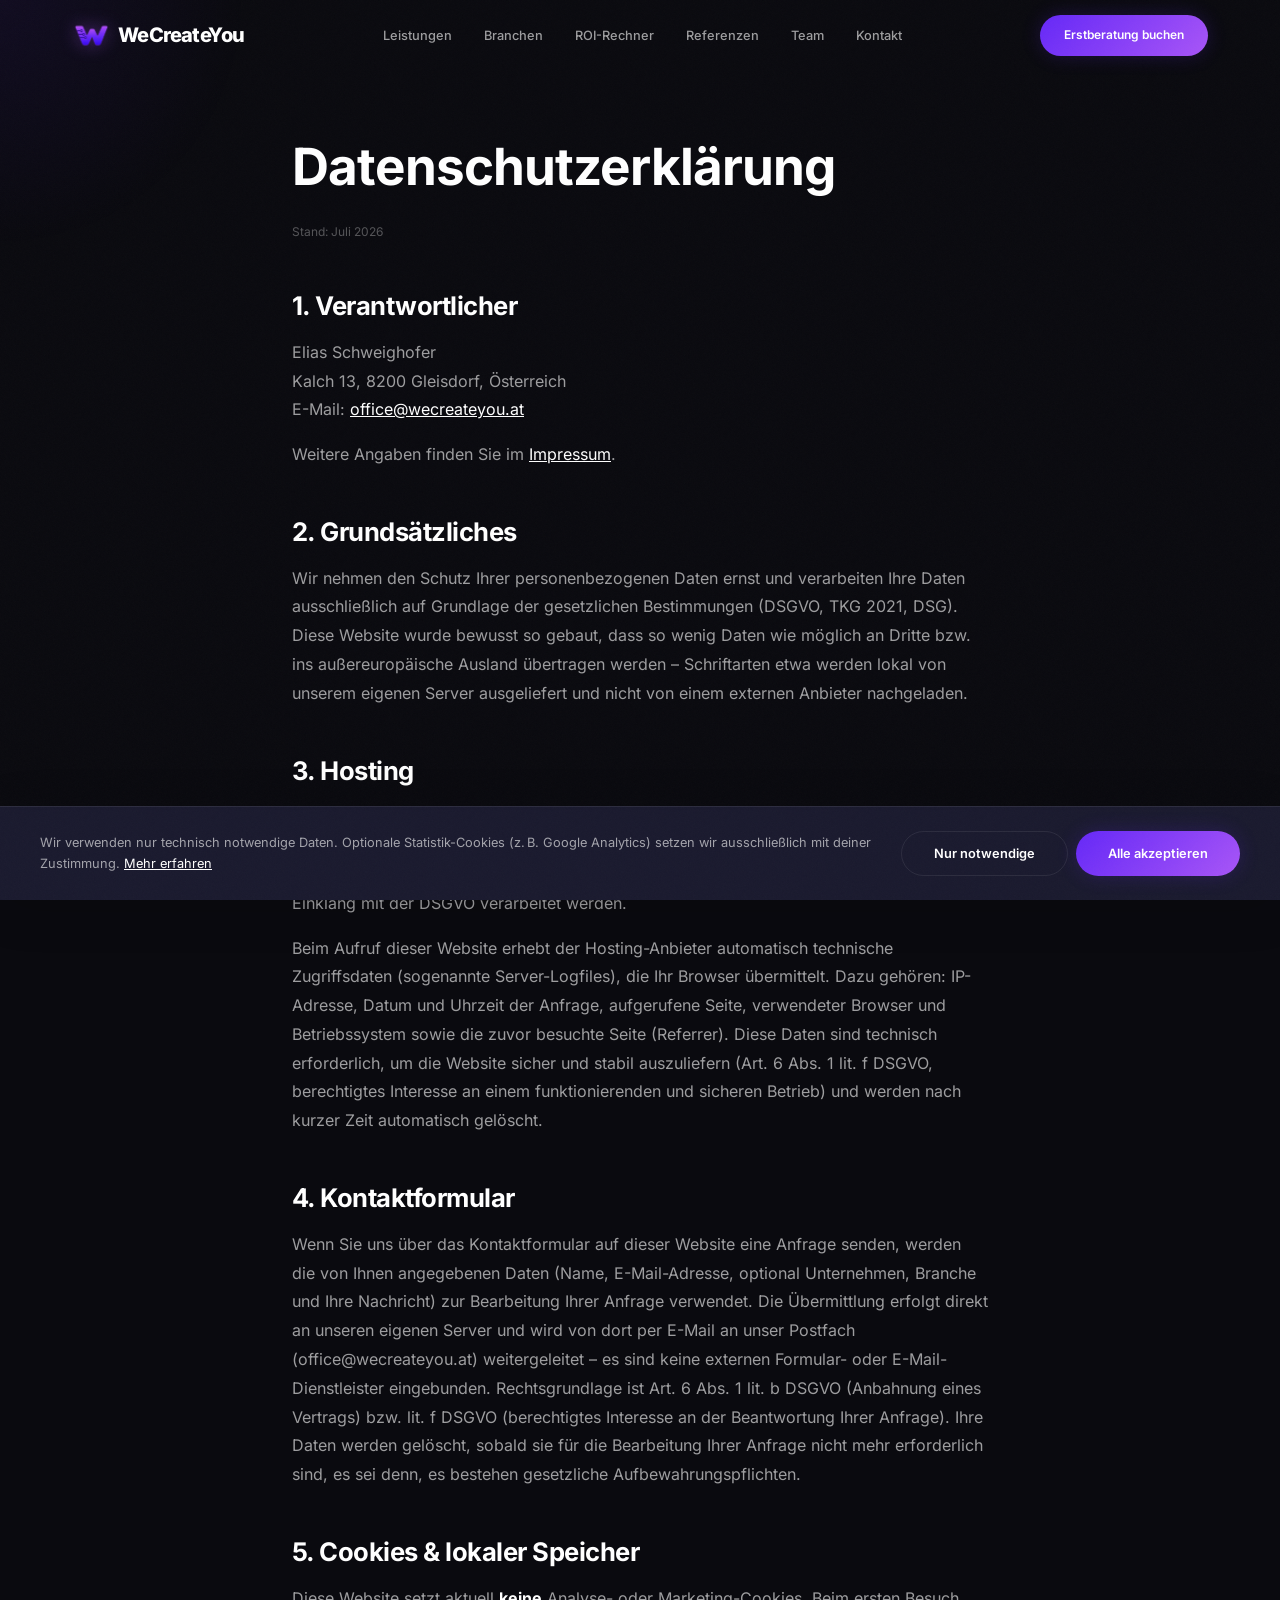
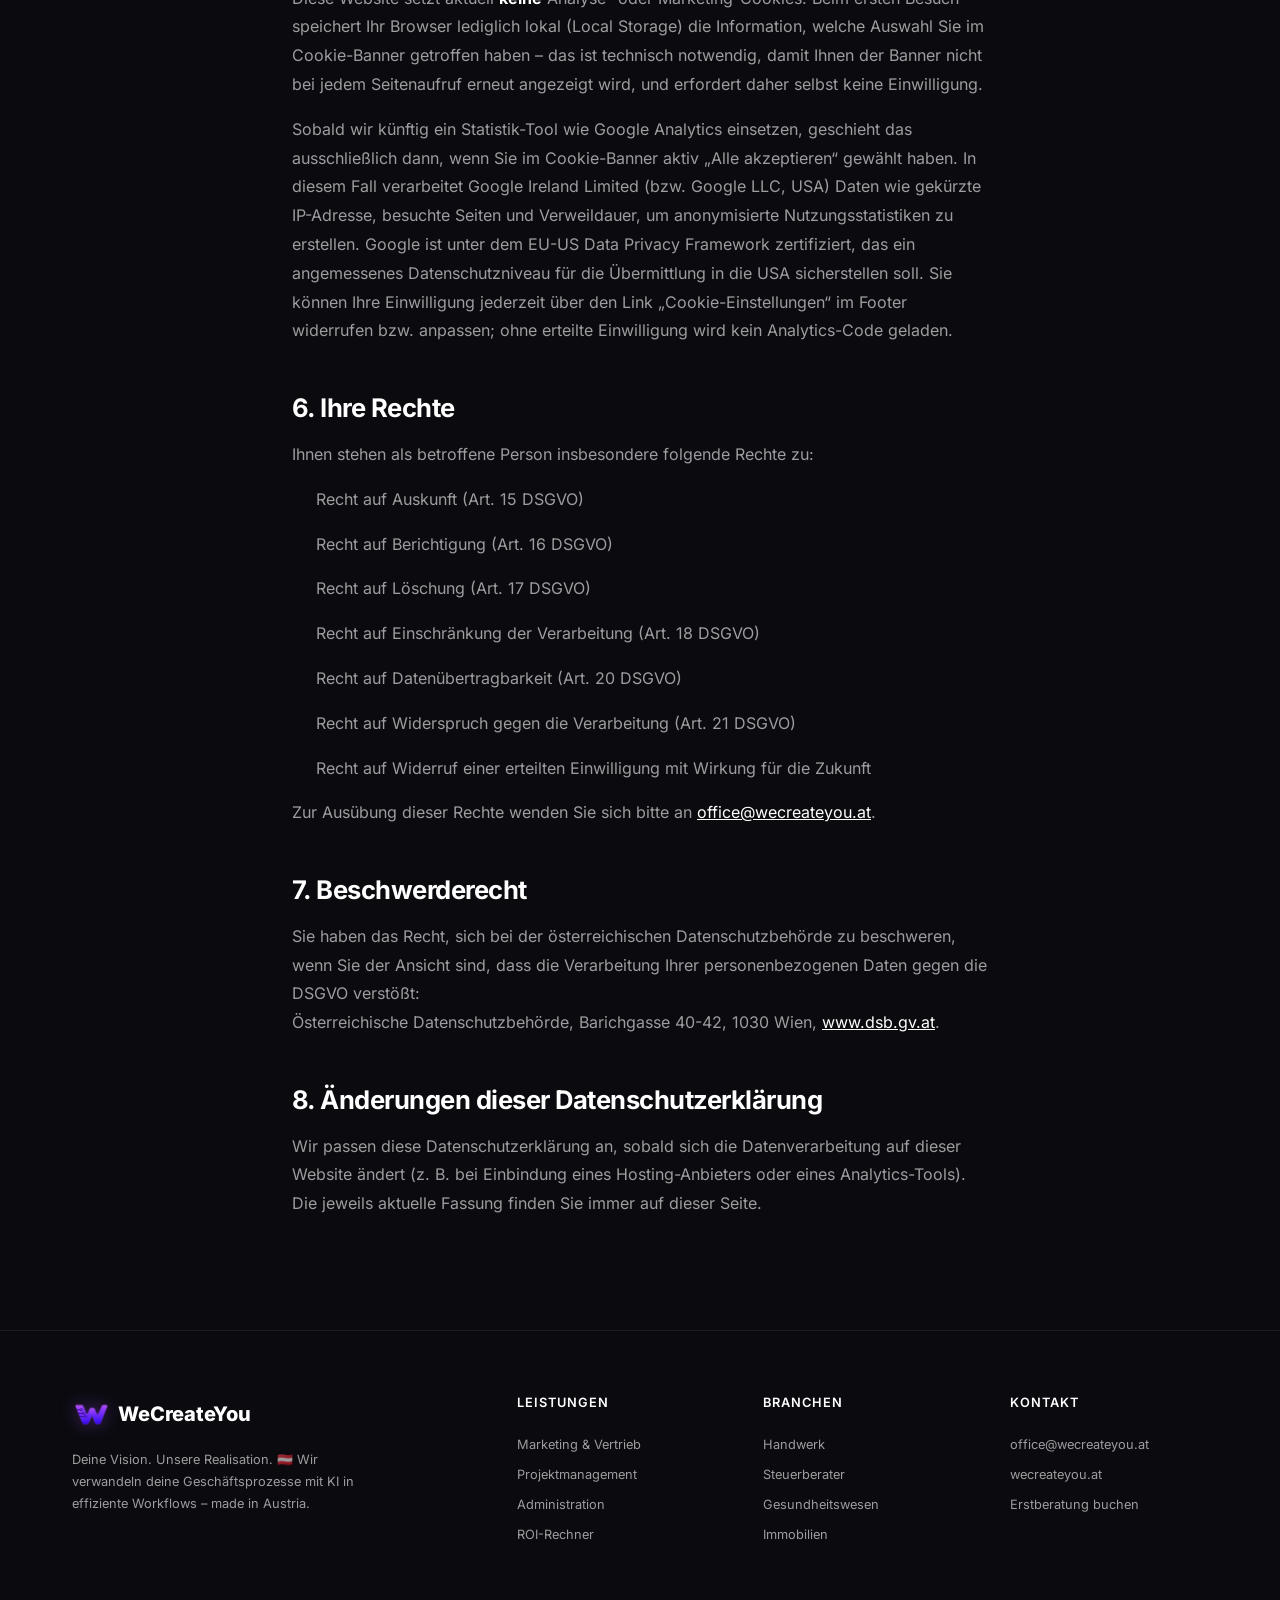
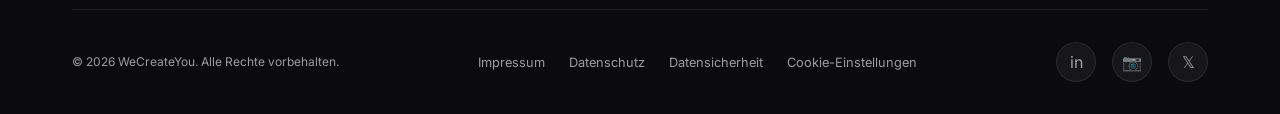
==== datenschutz.html @ 0e6edd4e "Add data security page and direct contact" ====
<!DOCTYPE html>
<html lang="de-AT">
<head>
  <meta charset="UTF-8">
  <meta name="viewport" content="width=device-width, initial-scale=1.0">
  <title>Datenschutzerklärung – WeCreateYou</title>
  <meta name="description" content="Datenschutzerklärung von WeCreateYou.">
  <meta name="robots" content="noindex">
  <link rel="canonical" href="https://wecreateyou.at/datenschutz.html">
  <link rel="icon" href="/favicon.ico?v=20260925" sizes="any">
  <link rel="icon" type="image/png" sizes="32x32" href="/assets/brand/logo-tech-32.png?v=20260925">
  <link rel="apple-touch-icon" sizes="180x180" href="/assets/brand/logo-tech-180.png?v=20260925">
  <meta name="theme-color" content="#6528F7">
  <link rel="stylesheet" href="css/style.css?v=20260928a">
</head>
<body>

  <!-- ===== NAVIGATION ===== -->
  <nav class="nav" id="main-nav">
    <div class="nav__inner">
      <a href="/" class="nav__logo" id="nav-logo">
        <span class="nav__logo-icon"><img src="assets/brand/logo-tech-mark.png" alt="" width="32" height="32"></span>
        WeCreateYou
      </a>
      <div class="nav__links" id="nav-links">
        <a href="/#services" class="nav__link">Leistungen</a>
        <a href="/#branchen" class="nav__link">Branchen</a>
        <a href="/#roi" class="nav__link">ROI-Rechner</a>
        <a href="/#referenzen" class="nav__link">Referenzen</a>
        <a href="/#team" class="nav__link">Team</a>
        <a href="/#kontakt" class="nav__link">Kontakt</a>
      </div>
      <a href="/#kontakt" class="btn btn--primary nav__cta" id="nav-cta">
        Erstberatung buchen
      </a>
      <button class="nav__toggle" id="nav-toggle" aria-label="Menü öffnen">
        <span></span>
        <span></span>
        <span></span>
      </button>
    </div>
  </nav>

  <!-- Mobile Nav Overlay -->
  <div class="nav__mobile" id="nav-mobile">
    <a href="/#services" class="nav__link">Leistungen</a>
    <a href="/#branchen" class="nav__link">Branchen</a>
    <a href="/#roi" class="nav__link">ROI-Rechner</a>
    <a href="/#referenzen" class="nav__link">Referenzen</a>
    <a href="/#team" class="nav__link">Team</a>
    <a href="/#kontakt" class="nav__link">Kontakt</a>
    <a href="/#kontakt" class="btn btn--primary" style="margin-top: 1rem;">Erstberatung buchen</a>
  </div>

  <main>
    <section class="legal">
      <div class="container container--narrow">
        <h1>Datenschutzerklärung</h1>
        <p class="legal__updated">Stand: Juli 2026</p>

        <h2>1. Verantwortlicher</h2>
        <p>
          Elias Schweighofer<br>
          Kalch 13, 8200 Gleisdorf, Österreich<br>
          E-Mail: <a href="mailto:office@wecreateyou.at">office@wecreateyou.at</a>
        </p>
        <p>Weitere Angaben finden Sie im <a href="/impressum.html">Impressum</a>.</p>

        <h2>2. Grundsätzliches</h2>
        <p>
          Wir nehmen den Schutz Ihrer personenbezogenen Daten ernst und verarbeiten Ihre Daten ausschließlich auf
          Grundlage der gesetzlichen Bestimmungen (DSGVO, TKG 2021, DSG). Diese Website wurde bewusst so gebaut,
          dass so wenig Daten wie möglich an Dritte bzw. ins außereuropäische Ausland übertragen werden – Schriftarten
          etwa werden lokal von unserem eigenen Server ausgeliefert und nicht von einem externen Anbieter nachgeladen.
        </p>

        <h2>3. Hosting</h2>
        <p>
          Diese Website wird bei einem Hosting-Anbieter mit Serverstandort in der EU betrieben. Mit unserem
          Hosting-Anbieter schließen wir einen Auftragsverarbeitungsvertrag gemäß Art. 28 DSGVO ab, der sicherstellt,
          dass Daten ausschließlich nach unseren Weisungen und im Einklang mit der DSGVO verarbeitet werden.
        </p>
        <p>
          Beim Aufruf dieser Website erhebt der Hosting-Anbieter automatisch technische Zugriffsdaten (sogenannte
          Server-Logfiles), die Ihr Browser übermittelt. Dazu gehören: IP-Adresse, Datum und Uhrzeit der Anfrage,
          aufgerufene Seite, verwendeter Browser und Betriebssystem sowie die zuvor besuchte Seite (Referrer).
          Diese Daten sind technisch erforderlich, um die Website sicher und stabil auszuliefern (Art. 6 Abs. 1 lit. f
          DSGVO, berechtigtes Interesse an einem funktionierenden und sicheren Betrieb) und werden nach kurzer Zeit
          automatisch gelöscht.
        </p>

        <h2>4. Kontaktformular</h2>
        <p>
          Wenn Sie uns über das Kontaktformular auf dieser Website eine Anfrage senden, werden die von Ihnen
          angegebenen Daten (Name, E-Mail-Adresse, optional Unternehmen, Branche und Ihre Nachricht) zur Bearbeitung
          Ihrer Anfrage verwendet. Die Übermittlung erfolgt direkt an unseren eigenen Server und wird von dort per
          E-Mail an unser Postfach (office@wecreateyou.at) weitergeleitet – es sind keine externen Formular- oder
          E-Mail-Dienstleister eingebunden. Rechtsgrundlage ist Art. 6 Abs. 1 lit. b DSGVO (Anbahnung eines Vertrags)
          bzw. lit. f DSGVO (berechtigtes Interesse an der Beantwortung Ihrer Anfrage). Ihre Daten werden gelöscht,
          sobald sie für die Bearbeitung Ihrer Anfrage nicht mehr erforderlich sind, es sei denn, es bestehen
          gesetzliche Aufbewahrungspflichten.
        </p>

        <h2 id="cookies">5. Cookies &amp; lokaler Speicher</h2>
        <p>
          Diese Website setzt aktuell <strong>keine</strong> Analyse- oder Marketing-Cookies. Beim ersten Besuch
          speichert Ihr Browser lediglich lokal (Local Storage) die Information, welche Auswahl Sie im Cookie-Banner
          getroffen haben – das ist technisch notwendig, damit Ihnen der Banner nicht bei jedem Seitenaufruf erneut
          angezeigt wird, und erfordert daher selbst keine Einwilligung.
        </p>
        <p>
          Sobald wir künftig ein Statistik-Tool wie Google Analytics einsetzen, geschieht das ausschließlich dann,
          wenn Sie im Cookie-Banner aktiv „Alle akzeptieren“ gewählt haben. In diesem Fall verarbeitet Google Ireland
          Limited (bzw. Google LLC, USA) Daten wie gekürzte IP-Adresse, besuchte Seiten und Verweildauer, um
          anonymisierte Nutzungsstatistiken zu erstellen. Google ist unter dem EU-US Data Privacy Framework
          zertifiziert, das ein angemessenes Datenschutzniveau für die Übermittlung in die USA sicherstellen soll.
          Sie können Ihre Einwilligung jederzeit über den Link „Cookie-Einstellungen“ im Footer widerrufen bzw.
          anpassen; ohne erteilte Einwilligung wird kein Analytics-Code geladen.
        </p>

        <h2>6. Ihre Rechte</h2>
        <p>Ihnen stehen als betroffene Person insbesondere folgende Rechte zu:</p>
        <ul>
          <li>Recht auf Auskunft (Art. 15 DSGVO)</li>
          <li>Recht auf Berichtigung (Art. 16 DSGVO)</li>
          <li>Recht auf Löschung (Art. 17 DSGVO)</li>
          <li>Recht auf Einschränkung der Verarbeitung (Art. 18 DSGVO)</li>
          <li>Recht auf Datenübertragbarkeit (Art. 20 DSGVO)</li>
          <li>Recht auf Widerspruch gegen die Verarbeitung (Art. 21 DSGVO)</li>
          <li>Recht auf Widerruf einer erteilten Einwilligung mit Wirkung für die Zukunft</li>
        </ul>
        <p>
          Zur Ausübung dieser Rechte wenden Sie sich bitte an
          <a href="mailto:office@wecreateyou.at">office@wecreateyou.at</a>.
        </p>

        <h2>7. Beschwerderecht</h2>
        <p>
          Sie haben das Recht, sich bei der österreichischen Datenschutzbehörde zu beschweren, wenn Sie der Ansicht
          sind, dass die Verarbeitung Ihrer personenbezogenen Daten gegen die DSGVO verstößt:<br>
          Österreichische Datenschutzbehörde, Barichgasse 40-42, 1030 Wien,
          <a href="https://www.dsb.gv.at" target="_blank" rel="noopener">www.dsb.gv.at</a>.
        </p>

        <h2>8. Änderungen dieser Datenschutzerklärung</h2>
        <p>
          Wir passen diese Datenschutzerklärung an, sobald sich die Datenverarbeitung auf dieser Website ändert (z. B.
          bei Einbindung eines Hosting-Anbieters oder eines Analytics-Tools). Die jeweils aktuelle Fassung finden Sie
          immer auf dieser Seite.
        </p>
      </div>
    </section>
  </main>

  <!-- ===== FOOTER ===== -->
  <footer class="footer" id="footer">
    <div class="container">
      <div class="footer__grid">
        <div class="footer__brand">
          <div class="footer__logo">
            <span class="nav__logo-icon"><img src="assets/brand/logo-tech-mark.png" alt="" width="32" height="32"></span>
            WeCreateYou
          </div>
          <p class="footer__description">
            Deine Vision. Unsere Realisation. 🇦🇹 Wir verwandeln deine Geschäftsprozesse mit KI in effiziente Workflows – made in Austria.
          </p>
        </div>

        <div>
          <h4 class="footer__heading">Leistungen</h4>
          <div class="footer__links">
            <a href="/#services" class="footer__link">Marketing &amp; Vertrieb</a>
            <a href="/#services" class="footer__link">Projektmanagement</a>
            <a href="/#services" class="footer__link">Administration</a>
            <a href="/#roi" class="footer__link">ROI-Rechner</a>
          </div>
        </div>

        <div>
          <h4 class="footer__heading">Branchen</h4>
          <div class="footer__links">
            <a href="/branchen/handwerk.html" class="footer__link">Handwerk</a>
            <a href="/branchen/steuerberater.html" class="footer__link">Steuerberater</a>
            <a href="/branchen/gesundheitswesen.html" class="footer__link">Gesundheitswesen</a>
            <a href="/branchen/immobilien.html" class="footer__link">Immobilien</a>
          </div>
        </div>

        <div>
          <h4 class="footer__heading">Kontakt</h4>
          <div class="footer__links">
            <a href="mailto:office@wecreateyou.at" class="footer__link">office@wecreateyou.at</a>
            <a href="https://wecreateyou.at" class="footer__link" target="_blank">wecreateyou.at</a>
            <a href="/#kontakt" class="footer__link">Erstberatung buchen</a>
          </div>
        </div>
      </div>

      <div class="footer__bottom">
        <p>&copy; 2026 WeCreateYou. Alle Rechte vorbehalten.</p>
        <nav class="footer__legal" aria-label="Rechtliches">
          <a href="/impressum.html">Impressum</a>
          <a href="/datenschutz.html">Datenschutz</a>
          <a href="/datensicherheit.html">Datensicherheit</a>
          <a href="#" onclick="window.wcyCookieSettings && window.wcyCookieSettings(); return false;">Cookie-Einstellungen</a>
        </nav>
        <div class="footer__social">
          <a href="#" class="footer__social-link" aria-label="LinkedIn" id="social-linkedin">in</a>
          <a href="#" class="footer__social-link" aria-label="Instagram" id="social-instagram">📷</a>
          <a href="#" class="footer__social-link" aria-label="Twitter" id="social-twitter">𝕏</a>
        </div>
      </div>
    </div>
  </footer>

  <script src="js/main.js?v=20260928a" defer></script>
  <script src="js/cookie-consent.js" defer></script>
</body>
</html>
---- css/style.css ----
/* ============================================================
   WeCreateYou – KI-Automatisierung | Design System
   Apple-inspired, Premium, Glassmorphism
   ============================================================ */

/* ---------- Fonts (self-hosted, no external requests) ---------- */
@font-face {
  font-family: 'Inter';
  font-style: normal;
  font-weight: 100 900;
  font-display: swap;
  src: url('../assets/fonts/inter-latin-var.woff2') format('woff2-variations'), url('../assets/fonts/inter-latin-var.woff2') format('woff2');
}

/* ---------- Reset & Base ---------- */
*, *::before, *::after {
  margin: 0;
  padding: 0;
  box-sizing: border-box;
}

html {
  scroll-behavior: smooth;
  -webkit-text-size-adjust: 100%;
  font-size: 16px;
}

body {
  font-family: 'Inter', -apple-system, BlinkMacSystemFont, 'Segoe UI', Roboto, sans-serif;
  font-weight: 400;
  line-height: 1.7;
  color: var(--text-primary);
  background: var(--bg-dark);
  overflow-x: hidden;
  -webkit-font-smoothing: antialiased;
  -moz-osx-font-smoothing: grayscale;
}

img {
  max-width: 100%;
  height: auto;
  display: block;
}

a {
  text-decoration: none;
  color: inherit;
  transition: color 0.3s ease;
}

ul, ol {
  list-style: none;
}

button, input, textarea, select {
  font-family: inherit;
  font-size: inherit;
  border: none;
  outline: none;
  background: none;
}

/* ---------- Custom Properties ---------- */
:root {
  /* Brand Colors */
  --color-primary: #6528F7;
  --color-primary-light: #A855F7;
  --color-primary-dark: #5511F8;
  --color-accent: #EC4899;

  /* Gradients */
  --gradient-primary: linear-gradient(135deg, #6528F7 0%, #A855F7 50%, #EC4899 100%);
  --gradient-subtle: linear-gradient(135deg, #6528F7 0%, #A855F7 100%);
  --gradient-dark: linear-gradient(180deg, #0a0a0f 0%, #12121f 100%);
  --gradient-dark-reverse: linear-gradient(180deg, #12121f 0%, #0a0a0f 100%);
  --gradient-orb-1: radial-gradient(circle, rgba(101,40,247,0.3) 0%, transparent 70%);
  --gradient-orb-2: radial-gradient(circle, rgba(168,85,247,0.2) 0%, transparent 70%);
  --gradient-orb-3: radial-gradient(circle, rgba(236,72,153,0.15) 0%, transparent 70%);

  /* Dark Theme */
  --bg-dark: #0a0a0f;
  --bg-dark-card: rgba(255, 255, 255, 0.03);
  --bg-dark-card-hover: rgba(255, 255, 255, 0.06);
  --bg-dark-elevated: #1a1a2e;
  --text-on-dark: #ffffff;
  --text-on-dark-muted: rgba(255, 255, 255, 0.6);
  --border-dark: rgba(255, 255, 255, 0.08);

  /* Light Theme */
  --bg-light: #fafafa;
  --bg-light-card: #ffffff;
  --bg-light-card-hover: #f0f0f5;
  --text-on-light: #0a0a0f;
  --text-on-light-muted: rgba(10, 10, 15, 0.55);
  --border-light: rgba(0, 0, 0, 0.08);

  /* Glass */
  --glass-bg: rgba(255, 255, 255, 0.05);
  --glass-border: rgba(255, 255, 255, 0.1);
  --glass-bg-light: rgba(255, 255, 255, 0.7);
  --glass-border-light: rgba(255, 255, 255, 0.5);

  /* Spacing (8px grid) */
  --space-xs: 0.25rem;   /* 4px */
  --space-sm: 0.5rem;    /* 8px */
  --space-md: 1rem;      /* 16px */
  --space-lg: 1.5rem;    /* 24px */
  --space-xl: 2rem;      /* 32px */
  --space-2xl: 3rem;     /* 48px */
  --space-3xl: 4rem;     /* 64px */
  --space-4xl: 6rem;     /* 96px */
  --space-5xl: 8rem;     /* 128px */

  /* Typography */
  --font-display: clamp(2.5rem, 6vw, 5rem);
  --font-h1: clamp(2rem, 4vw, 3.5rem);
  --font-h2: clamp(1.75rem, 3.5vw, 3rem);
  --font-h3: clamp(1.25rem, 2vw, 1.75rem);
  --font-h4: clamp(1.1rem, 1.5vw, 1.35rem);
  --font-body: clamp(0.95rem, 1.1vw, 1.1rem);
  --font-small: clamp(0.8rem, 0.9vw, 0.9rem);
  --font-caption: 0.75rem;

  /* Borders */
  --radius-sm: 8px;
  --radius-md: 12px;
  --radius-lg: 16px;
  --radius-xl: 24px;
  --radius-full: 9999px;

  /* Shadows */
  --shadow-sm: 0 2px 8px rgba(0, 0, 0, 0.08);
  --shadow-md: 0 4px 24px rgba(0, 0, 0, 0.12);
  --shadow-lg: 0 8px 48px rgba(0, 0, 0, 0.16);
  --shadow-glow: 0 0 40px rgba(101, 40, 247, 0.3);
  --shadow-glow-sm: 0 0 20px rgba(101, 40, 247, 0.2);

  /* Transitions */
  --ease-out: cubic-bezier(0.16, 1, 0.3, 1);
  --ease-in-out: cubic-bezier(0.65, 0, 0.35, 1);
  --transition-fast: 0.2s var(--ease-out);
  --transition-base: 0.3s var(--ease-out);
  --transition-slow: 0.6s var(--ease-out);

  /* Layout */
  --container-max: 1200px;
  --container-narrow: 800px;
  --nav-height: 72px;
}

/* ---------- Scrollbar ---------- */
::-webkit-scrollbar {
  width: 8px;
}
::-webkit-scrollbar-track {
  background: var(--bg-dark);
}
::-webkit-scrollbar-thumb {
  background: rgba(101, 40, 247, 0.4);
  border-radius: var(--radius-full);
}
::-webkit-scrollbar-thumb:hover {
  background: rgba(101, 40, 247, 0.6);
}

/* ---------- Typography ---------- */
h1, h2, h3, h4, h5, h6 {
  font-weight: 700;
  line-height: 1.2;
  letter-spacing: -0.02em;
}

.text-gradient {
  background: var(--gradient-primary);
  -webkit-background-clip: text;
  -webkit-text-fill-color: transparent;
  background-clip: text;
}

.text-muted {
  opacity: 0.6;
}

.section-label {
  font-size: var(--font-small);
  font-weight: 600;
  text-transform: uppercase;
  letter-spacing: 0.15em;
  color: var(--color-primary-light);
  margin-bottom: var(--space-md);
  display: inline-flex;
  align-items: center;
  gap: var(--space-sm);
}

.section-label::before {
  content: '';
  width: 24px;
  height: 2px;
  background: var(--gradient-primary);
  border-radius: var(--radius-full);
}

.section-title {
  font-size: var(--font-h2);
  margin-bottom: var(--space-lg);
}

.section-subtitle {
  font-size: var(--font-body);
  max-width: 600px;
  line-height: 1.7;
}

/* ---------- Layout ---------- */
.container {
  width: 100%;
  max-width: var(--container-max);
  margin: 0 auto;
  padding: 0 var(--space-xl);
}

.container--narrow {
  max-width: var(--container-narrow);
}

.section {
  padding: var(--space-5xl) 0;
  position: relative;
  overflow: hidden;
}

.section--dark {
  background: var(--bg-dark);
  color: var(--text-on-dark);
}

.section--dark .section-subtitle,
.section--dark .text-muted {
  color: var(--text-on-dark-muted);
}

.section--light {
  background: var(--bg-light);
  color: var(--text-on-light);
}

.section--light .section-subtitle,
.section--light .text-muted {
  color: var(--text-on-light-muted);
}

.section--light .section-label {
  color: var(--color-primary);
}

.grid {
  display: grid;
  gap: var(--space-xl);
}

.grid--2 { grid-template-columns: repeat(2, 1fr); }
.grid--3 { grid-template-columns: repeat(3, 1fr); }
.grid--4 { grid-template-columns: repeat(4, 1fr); }

.flex-center {
  display: flex;
  align-items: center;
  justify-content: center;
}

/* ---------- Buttons ---------- */
.btn {
  display: inline-flex;
  align-items: center;
  gap: var(--space-sm);
  padding: 14px 32px;
  font-weight: 600;
  font-size: var(--font-small);
  border-radius: var(--radius-full);
  cursor: pointer;
  transition: all var(--transition-base);
  white-space: nowrap;
  position: relative;
  overflow: hidden;
}

.btn--primary {
  background: var(--gradient-subtle);
  color: #fff;
  box-shadow: var(--shadow-glow-sm);
}

.btn--primary:hover {
  transform: translateY(-2px);
  box-shadow: var(--shadow-glow);
}

.btn--primary:active {
  transform: translateY(0);
}

.btn--secondary {
  background: transparent;
  color: var(--text-on-dark);
  border: 1px solid var(--border-dark);
}

.btn--secondary:hover {
  background: var(--glass-bg);
  border-color: var(--color-primary-light);
  color: var(--color-primary-light);
}

.btn--light {
  background: rgba(255,255,255,0.1);
  color: #fff;
  backdrop-filter: blur(10px);
  border: 1px solid rgba(255,255,255,0.15);
}

.btn--light:hover {
  background: rgba(255,255,255,0.18);
  transform: translateY(-2px);
}

.btn--outline-light {
  background: transparent;
  color: var(--text-on-light);
  border: 1.5px solid var(--border-light);
}

.btn--outline-light:hover {
  border-color: var(--color-primary);
  color: var(--color-primary);
}

.btn .btn-arrow {
  transition: transform var(--transition-fast);
}

.btn:hover .btn-arrow {
  transform: translateX(4px);
}

/* ---------- Navigation ---------- */
.nav {
  position: fixed;
  top: 0;
  left: 0;
  right: 0;
  z-index: 1000;
  height: var(--nav-height);
  display: flex;
  align-items: center;
  transition: all var(--transition-base);
  border-bottom: 1px solid transparent;
}

.nav--scrolled {
  background: rgba(10, 10, 15, 0.8);
  backdrop-filter: blur(20px) saturate(180%);
  -webkit-backdrop-filter: blur(20px) saturate(180%);
  border-bottom: 1px solid var(--border-dark);
}

.nav__inner {
  display: flex;
  align-items: center;
  justify-content: space-between;
  width: 100%;
  max-width: var(--container-max);
  margin: 0 auto;
  padding: 0 var(--space-xl);
}

.nav__logo {
  font-size: 1.25rem;
  font-weight: 800;
  color: #fff;
  letter-spacing: -0.03em;
  display: flex;
  align-items: center;
  gap: var(--space-sm);
}

.nav__logo-icon {
  width: 38px;
  height: 38px;
  display: flex;
  align-items: center;
  justify-content: center;
  flex: 0 0 38px;
}

.nav__logo-icon img {
  width: 100%;
  height: 100%;
  object-fit: contain;
  filter: drop-shadow(0 0 9px rgba(168,85,247,0.42));
}

.nav__links {
  display: flex;
  align-items: center;
  gap: var(--space-xl);
}

.nav__link {
  font-size: var(--font-small);
  font-weight: 500;
  color: var(--text-on-dark-muted);
  transition: color var(--transition-fast);
  position: relative;
}

.nav__link::after {
  content: '';
  position: absolute;
  bottom: -4px;
  left: 0;
  width: 0;
  height: 2px;
  background: var(--gradient-primary);
  border-radius: var(--radius-full);
  transition: width var(--transition-base);
}

.nav__link:hover,
.nav__link--active {
  color: #fff;
}

.nav__link:hover::after,
.nav__link--active::after {
  width: 100%;
}

.nav__cta {
  padding: 10px 24px;
  font-size: var(--font-caption);
}

.nav__toggle {
  display: none;
  flex-direction: column;
  gap: 5px;
  cursor: pointer;
  padding: 8px;
  z-index: 1001;
}

.nav__toggle span {
  width: 22px;
  height: 2px;
  background: #fff;
  border-radius: var(--radius-full);
  transition: all var(--transition-base);
}

.nav__toggle--active span:nth-child(1) {
  transform: rotate(45deg) translate(5px, 5px);
}

.nav__toggle--active span:nth-child(2) {
  opacity: 0;
}

.nav__toggle--active span:nth-child(3) {
  transform: rotate(-45deg) translate(5px, -5px);
}

/* Mobile Nav Overlay */
.nav__mobile {
  display: none;
  position: fixed;
  inset: 0;
  background: rgba(10, 10, 15, 0.95);
  backdrop-filter: blur(30px);
  -webkit-backdrop-filter: blur(30px);
  z-index: 999;
  flex-direction: column;
  align-items: center;
  justify-content: center;
  gap: var(--space-2xl);
  opacity: 0;
  visibility: hidden;
  transition: all var(--transition-base);
}

.nav__mobile--active {
  opacity: 1;
  visibility: visible;
}

.nav__mobile .nav__link {
  font-size: 1.5rem;
  color: var(--text-on-dark-muted);
}

.nav__mobile .nav__link:hover {
  color: #fff;
}

/* ---------- Hero Section ---------- */
.hero {
  min-height: 100vh;
  display: flex;
  align-items: center;
  justify-content: center;
  position: relative;
  padding: calc(var(--nav-height) + var(--space-3xl)) 0 var(--space-3xl);
  background: var(--bg-dark);
  overflow: hidden;
}

.hero__layout {
  position: relative;
  z-index: 1;
  width: min(100% - 3rem, 1280px);
  margin: 0 auto;
  display: grid;
  grid-template-columns: minmax(0, 1.1fr) minmax(520px, 0.9fr);
  align-items: center;
  gap: clamp(2.5rem, 5vw, 5rem);
}

.hero__bg {
  position: absolute;
  inset: 0;
  overflow: hidden;
  z-index: 0;
}

.hero__orb {
  position: absolute;
  border-radius: 50%;
  filter: blur(80px);
  animation: orbFloat 20s ease-in-out infinite;
}

.hero__orb--1 {
  width: 600px;
  height: 600px;
  background: var(--gradient-orb-1);
  top: -20%;
  right: -10%;
  animation-delay: 0s;
}

.hero__orb--2 {
  width: 500px;
  height: 500px;
  background: var(--gradient-orb-2);
  bottom: -15%;
  left: -5%;
  animation-delay: -7s;
}

.hero__orb--3 {
  width: 400px;
  height: 400px;
  background: var(--gradient-orb-3);
  top: 30%;
  left: 40%;
  animation-delay: -14s;
}

.hero__grid {
  position: absolute;
  inset: 0;
  background-image:
    linear-gradient(rgba(255,255,255,0.03) 1px, transparent 1px),
    linear-gradient(90deg, rgba(255,255,255,0.03) 1px, transparent 1px);
  background-size: 60px 60px;
  mask-image: radial-gradient(ellipse at center, black 30%, transparent 70%);
  -webkit-mask-image: radial-gradient(ellipse at center, black 30%, transparent 70%);
}

.hero__content {
  position: relative;
  z-index: 1;
  text-align: left;
  max-width: 620px;
  padding: 0;
}

.hero__badge {
  display: inline-flex;
  align-items: center;
  gap: var(--space-sm);
  padding: 8px 20px;
  background: var(--glass-bg);
  border: 1px solid var(--glass-border);
  border-radius: var(--radius-full);
  font-size: var(--font-caption);
  font-weight: 500;
  color: var(--color-primary-light);
  margin-bottom: var(--space-xl);
  backdrop-filter: blur(10px);
}

.hero__badge-dot {
  width: 6px;
  height: 6px;
  background: var(--color-primary-light);
  border-radius: 50%;
  animation: pulse 2s ease-in-out infinite;
}

.hero__title {
  font-size: clamp(3.2rem, 4.2vw, 4.15rem);
  font-weight: 800;
  color: #fff;
  line-height: 1.08;
  letter-spacing: -0.03em;
  margin-bottom: var(--space-lg);
}

.hero__subtitle {
  font-size: clamp(1rem, 1.3vw, 1.25rem);
  color: var(--text-on-dark-muted);
  max-width: 620px;
  margin: 0 0 var(--space-2xl);
  line-height: 1.7;
}

.hero__actions {
  display: flex;
  align-items: center;
  justify-content: flex-start;
  gap: var(--space-md);
  flex-wrap: wrap;
}

/* ---------- Process Intelligence Console ---------- */
.process-console {
  position: relative;
  min-width: 0;
  padding: 1.2rem;
  overflow: hidden;
  color: #fff;
  border: 1px solid rgba(255, 255, 255, 0.12);
  border-radius: 22px;
  background:
    linear-gradient(180deg, rgba(18, 19, 31, 0.96), rgba(8, 9, 16, 0.98)),
    var(--bg-dark);
  box-shadow:
    0 32px 80px rgba(0, 0, 0, 0.46),
    0 0 0 1px rgba(101, 40, 247, 0.08),
    0 0 80px rgba(101, 40, 247, 0.14);
  isolation: isolate;
}

.process-console::before {
  content: '';
  position: absolute;
  inset: 0;
  z-index: -1;
  opacity: 0.32;
  background-image:
    linear-gradient(rgba(255,255,255,0.035) 1px, transparent 1px),
    linear-gradient(90deg, rgba(255,255,255,0.035) 1px, transparent 1px);
  background-size: 28px 28px;
  mask-image: linear-gradient(to bottom, black, transparent 88%);
  -webkit-mask-image: linear-gradient(to bottom, black, transparent 88%);
}

.process-console__topbar {
  display: flex;
  align-items: center;
  justify-content: space-between;
  gap: 1rem;
  padding: 0.25rem 0.2rem 1rem;
  border-bottom: 1px solid rgba(255, 255, 255, 0.08);
}

.process-console__topbar > div {
  display: grid;
  gap: 0.1rem;
}

.process-console__eyebrow,
.process-console__insight span {
  color: rgba(255, 255, 255, 0.42);
  font-size: 0.62rem;
  font-weight: 750;
  letter-spacing: 0.15em;
}

.process-console__topbar strong {
  font-size: 0.95rem;
  letter-spacing: -0.01em;
}

.process-console__status {
  display: inline-flex;
  align-items: center;
  gap: 0.45rem;
  padding: 0.4rem 0.7rem;
  border: 1px solid rgba(52, 211, 153, 0.2);
  border-radius: 999px;
  background: rgba(52, 211, 153, 0.07);
  color: #80f0c4;
  font-size: 0.66rem;
  font-weight: 650;
}

.process-console__status i {
  width: 6px;
  height: 6px;
  border-radius: 50%;
  background: #34d399;
  box-shadow: 0 0 12px #34d399;
  animation: consolePulse 1.8s ease-in-out infinite;
}

.process-console__metrics {
  display: grid;
  grid-template-columns: repeat(3, 1fr);
  gap: 0.55rem;
  margin: 0.9rem 0;
}

.process-console__metrics > div {
  display: grid;
  gap: 0.18rem;
  padding: 0.75rem;
  border: 1px solid rgba(255, 255, 255, 0.07);
  border-radius: 10px;
  background: rgba(255, 255, 255, 0.025);
}

.process-console__metrics span {
  color: rgba(255,255,255,0.42);
  font-size: 0.62rem;
}

.process-console__metrics strong {
  font-size: 0.86rem;
  font-variant-numeric: tabular-nums;
}

.process-console__metrics .is-alert {
  border-color: rgba(251, 146, 60, 0.22);
  background: rgba(251, 146, 60, 0.06);
}

.process-console__metrics .is-alert strong {
  color: #fdba74;
}

.process-map {
  position: relative;
  display: grid;
  grid-template-columns: repeat(5, minmax(0, 1fr));
  align-items: start;
  gap: 0.35rem;
  padding: 2rem 0.25rem 1.65rem;
}

.process-map__rail {
  position: absolute;
  top: 3.15rem;
  left: 9%;
  right: 9%;
  height: 2px;
  overflow: hidden;
  background: rgba(255, 255, 255, 0.1);
}

.process-map__rail::after {
  content: '';
  position: absolute;
  inset: 0;
  width: 42%;
  background: linear-gradient(90deg, transparent, #8b5cf6, #22d3ee, transparent);
  animation: dataFlow 3s linear infinite;
}

.process-node {
  position: relative;
  z-index: 1;
  display: grid;
  justify-items: center;
  min-width: 0;
  text-align: center;
}

.process-node i {
  width: 42px;
  height: 42px;
  display: grid;
  place-items: center;
  margin-bottom: 0.65rem;
  border: 1px solid rgba(255, 255, 255, 0.16);
  border-radius: 10px;
  background: #11131d;
  color: rgba(255,255,255,0.58);
  font-size: 0.68rem;
  font-style: normal;
  font-weight: 750;
  box-shadow: 0 0 0 5px rgba(10,10,15,0.72);
}

.process-node.is-done i {
  border-color: rgba(52, 211, 153, 0.32);
  color: #6ee7b7;
}

.process-node.is-bottleneck i {
  border-color: #fb923c;
  background: rgba(251, 146, 60, 0.12);
  color: #fdba74;
  box-shadow: 0 0 0 5px rgba(10,10,15,0.72), 0 0 24px rgba(251, 146, 60, 0.34);
  animation: bottleneckPulse 2.2s ease-in-out infinite;
}

.process-node span {
  max-width: 100%;
  overflow: hidden;
  color: rgba(255,255,255,0.76);
  font-size: 0.67rem;
  font-weight: 650;
  text-overflow: ellipsis;
  white-space: nowrap;
}

.process-node small {
  color: rgba(255,255,255,0.33);
  font-size: 0.58rem;
  font-variant-numeric: tabular-nums;
}

.process-node.is-bottleneck span,
.process-node.is-bottleneck small {
  color: #fdba74;
}

.process-console__insight {
  display: grid;
  grid-template-columns: auto minmax(0, 1fr) auto;
  align-items: center;
  gap: 0.85rem;
  padding: 0.9rem;
  border: 1px solid rgba(139, 92, 246, 0.3);
  border-radius: 12px;
  background: linear-gradient(90deg, rgba(101, 40, 247, 0.14), rgba(34, 211, 238, 0.04));
}

.process-console__signal {
  width: 38px;
  height: 38px;
  display: grid;
  place-items: center;
  border-radius: 9px;
  background: var(--gradient-primary);
  font-weight: 800;
}

.process-console__insight > div:nth-child(2) {
  display: grid;
}

.process-console__insight strong {
  font-size: 0.8rem;
}

.process-console__insight small {
  color: rgba(255,255,255,0.46);
  font-size: 0.64rem;
}

.process-console__score {
  color: #c084fc;
  font-size: 1.4rem;
  font-weight: 800;
  font-variant-numeric: tabular-nums;
}

.process-console__score span {
  color: inherit;
  font-size: 0.68rem;
  letter-spacing: 0;
}

@keyframes dataFlow {
  from { transform: translateX(-110%); }
  to { transform: translateX(340%); }
}

@keyframes consolePulse {
  50% { opacity: 0.45; transform: scale(0.8); }
}

@keyframes bottleneckPulse {
  50% { box-shadow: 0 0 0 5px rgba(10,10,15,0.72), 0 0 36px rgba(251, 146, 60, 0.52); }
}

/* ---------- Process Signal Strip ---------- */
.process-signal {
  position: relative;
  z-index: 2;
  overflow: hidden;
  border-top: 1px solid rgba(255,255,255,0.08);
  border-bottom: 1px solid rgba(255,255,255,0.08);
  background: #0d0e15;
}

.process-signal::before {
  content: '';
  position: absolute;
  inset: 0;
  background: linear-gradient(90deg, transparent, rgba(101,40,247,0.08), transparent);
  animation: signalSweep 6s linear infinite;
}

.process-signal__track {
  width: min(100% - 3rem, 1180px);
  min-height: 74px;
  margin: 0 auto;
  display: grid;
  grid-template-columns: auto 1fr auto 1fr auto 1fr auto 1fr auto;
  align-items: center;
  gap: 0.75rem;
}

.process-signal__item {
  display: inline-flex;
  align-items: center;
  gap: 0.55rem;
  color: rgba(255,255,255,0.46);
  font-size: 0.66rem;
  font-weight: 750;
  letter-spacing: 0.13em;
  white-space: nowrap;
}

.process-signal__item span {
  width: 24px;
  height: 24px;
  display: grid;
  place-items: center;
  border: 1px solid rgba(255,255,255,0.12);
  border-radius: 6px;
  font-size: 0.55rem;
  letter-spacing: 0;
}

.process-signal__item.is-active {
  color: #c084fc;
}

.process-signal__item.is-active span {
  border-color: rgba(168,85,247,0.48);
  background: rgba(168,85,247,0.12);
  box-shadow: 0 0 18px rgba(168,85,247,0.16);
}

.process-signal__line {
  position: relative;
  height: 1px;
  overflow: hidden;
  background: rgba(255,255,255,0.1);
}

.process-signal__line i {
  position: absolute;
  width: 22px;
  height: 1px;
  background: #a855f7;
  box-shadow: 0 0 8px #a855f7;
  animation: signalDot 2.4s linear infinite;
}

@keyframes signalDot {
  from { transform: translateX(-24px); }
  to { transform: translateX(180px); }
}

@keyframes signalSweep {
  from { transform: translateX(-100%); }
  to { transform: translateX(100%); }
}

/* ---------- Personal Process Expert ---------- */
.founder-proof {
  min-height: 760px;
  padding-top: var(--space-4xl);
  padding-bottom: 0;
  overflow: hidden;
  border-bottom: 1px solid rgba(255,255,255,0.08);
  background:
    radial-gradient(circle at 78% 42%, rgba(101,40,247,0.2), transparent 28%),
    radial-gradient(circle at 93% 70%, rgba(236,72,153,0.08), transparent 24%),
    #090a0e;
  color: #fff;
}

.founder-proof__grid-bg {
  position: absolute;
  inset: 0;
  opacity: 0.62;
  background-image:
    linear-gradient(rgba(255,255,255,0.035) 1px, transparent 1px),
    linear-gradient(90deg, rgba(255,255,255,0.035) 1px, transparent 1px);
  background-size: 48px 48px;
  mask-image: linear-gradient(to right, black, rgba(0,0,0,0.48) 74%, transparent);
  -webkit-mask-image: linear-gradient(to right, black, rgba(0,0,0,0.48) 74%, transparent);
}

.founder-proof__layout {
  position: relative;
  display: grid;
  grid-template-columns: minmax(0, 1.05fr) minmax(480px, 0.95fr);
  align-items: center;
  gap: clamp(2rem, 5vw, 5rem);
}

.founder-proof__content {
  position: relative;
  z-index: 5;
  padding-bottom: var(--space-4xl);
}

.founder-proof__title {
  max-width: 720px;
  margin-bottom: 1.35rem;
  font-size: clamp(2.35rem, 4.2vw, 4.15rem);
  line-height: 1.04;
  letter-spacing: -0.035em;
}

.founder-proof__intro {
  max-width: 650px;
  color: rgba(255,255,255,0.58);
  font-size: clamp(0.95rem, 1.18vw, 1.08rem);
  line-height: 1.7;
}

.founder-proof__points {
  max-width: 680px;
  margin: 1.7rem 0 1.8rem;
  border-top: 1px solid rgba(255,255,255,0.09);
}

.founder-proof__points > div {
  display: grid;
  grid-template-columns: 38px 1fr;
  gap: 0.8rem;
  padding: 0.85rem 0;
  border-bottom: 1px solid rgba(255,255,255,0.09);
}

.founder-proof__points > div > span {
  width: 27px;
  height: 27px;
  display: grid;
  place-items: center;
  margin-top: 0.15rem;
  border: 1px solid rgba(168,85,247,0.4);
  border-radius: 6px;
  background: rgba(101,40,247,0.12);
  color: #c084fc;
  font-size: 0.56rem;
  font-weight: 800;
}

.founder-proof__points p {
  color: rgba(255,255,255,0.54);
  font-size: 0.84rem;
  line-height: 1.55;
}

.founder-proof__points strong {
  display: block;
  margin-bottom: 0.08rem;
  color: #fff;
  font-size: 0.9rem;
}

.founder-proof__note {
  display: flex;
  align-items: center;
  gap: 0.55rem;
  margin-top: 1rem;
  color: rgba(255,255,255,0.4);
  font-size: 0.64rem;
  font-weight: 650;
  letter-spacing: 0.04em;
}

.founder-proof__note i {
  width: 6px;
  height: 6px;
  border-radius: 50%;
  background: #34d399;
  box-shadow: 0 0 10px #34d399;
}

.founder-proof__visual {
  position: relative;
  align-self: end;
  min-height: 720px;
}

.founder-proof__portrait {
  position: absolute;
  z-index: 2;
  right: -8%;
  bottom: -1px;
  height: min(720px, 64vw);
  width: auto;
  max-width: none;
  object-fit: contain;
  object-position: bottom center;
  filter: drop-shadow(0 24px 55px rgba(0,0,0,0.4));
}

.founder-proof__halo {
  position: absolute;
  z-index: 0;
  right: 0;
  bottom: 8%;
  width: 92%;
  aspect-ratio: 1;
  border: 1px solid rgba(168,85,247,0.15);
  border-radius: 50%;
  box-shadow:
    0 0 0 38px rgba(101,40,247,0.035),
    0 0 0 76px rgba(101,40,247,0.018),
    inset 0 0 80px rgba(101,40,247,0.1);
}

.founder-proof__scanline {
  position: absolute;
  z-index: 4;
  left: 4%;
  right: 0;
  top: 20%;
  height: 1px;
  opacity: 0.55;
  background: linear-gradient(90deg, transparent, #a855f7, #22d3ee, transparent);
  box-shadow: 0 0 14px rgba(168,85,247,0.7);
  animation: portraitScan 5s ease-in-out infinite;
  pointer-events: none;
}

.founder-tag {
  position: absolute;
  z-index: 5;
  min-width: 176px;
  display: grid;
  gap: 0.08rem;
  padding: 0.8rem 0.9rem;
  border: 1px solid rgba(255,255,255,0.12);
  border-radius: 10px;
  background: rgba(17,18,28,0.88);
  box-shadow: 0 18px 45px rgba(0,0,0,0.35);
  backdrop-filter: blur(14px);
  animation: founderTagFloat 5s ease-in-out infinite;
}

.founder-tag span {
  color: #a855f7;
  font-size: 0.5rem;
  font-weight: 800;
  letter-spacing: 0.11em;
}

.founder-tag strong {
  font-size: 0.78rem;
}

.founder-tag small {
  color: rgba(255,255,255,0.43);
  font-size: 0.58rem;
}

.founder-tag--analysis {
  top: 12%;
  left: -5%;
  transform: rotate(-2deg);
}

.founder-tag--bottleneck {
  top: 43%;
  right: -14%;
  border-color: rgba(251,146,60,0.26);
  animation-delay: -1.7s;
  transform: rotate(2deg);
}

.founder-tag--bottleneck span {
  color: #fb923c;
}

.founder-tag--automation {
  left: -10%;
  bottom: 15%;
  border-color: rgba(52,211,153,0.22);
  animation-delay: -3.2s;
  transform: rotate(1deg);
}

.founder-tag--automation span {
  color: #34d399;
}

.founder-proof__identity {
  position: absolute;
  z-index: 6;
  right: 2%;
  bottom: 1.2rem;
  max-width: 340px;
  display: grid;
  gap: 0.15rem;
  padding: 0.75rem 0.9rem;
  border-left: 2px solid #a855f7;
  background: linear-gradient(90deg, rgba(10,10,15,0.9), rgba(10,10,15,0.4));
  backdrop-filter: blur(10px);
}

.founder-proof__identity span {
  color: #c084fc;
  font-size: 0.48rem;
  font-weight: 800;
  letter-spacing: 0.12em;
}

.founder-proof__identity strong {
  font-size: 0.72rem;
}

@keyframes portraitScan {
  0%, 100% { transform: translateY(0); opacity: 0; }
  12% { opacity: 0.55; }
  82% { opacity: 0.55; }
  92% { transform: translateY(460px); opacity: 0; }
}

@keyframes founderTagFloat {
  0%, 100% { translate: 0 0; }
  50% { translate: 0 -8px; }
}

.hero__scroll-indicator {
  position: absolute;
  bottom: var(--space-2xl);
  left: 50%;
  transform: translateX(-50%);
  display: flex;
  flex-direction: column;
  align-items: center;
  gap: var(--space-sm);
  color: var(--text-on-dark-muted);
  font-size: var(--font-caption);
  animation: scrollBounce 2s ease-in-out infinite;
}

.hero__scroll-indicator svg {
  width: 20px;
  height: 20px;
  stroke: var(--text-on-dark-muted);
}

/* ---------- Stats Section ---------- */
.stats {
  padding: var(--space-4xl) 0;
  background:
    linear-gradient(rgba(101,40,247,0.025) 1px, transparent 1px),
    linear-gradient(90deg, rgba(101,40,247,0.025) 1px, transparent 1px),
    var(--bg-light);
  background-size: 36px 36px;
}

.stats__grid {
  display: grid;
  grid-template-columns: repeat(4, 1fr);
  gap: var(--space-xl);
  text-align: center;
}

.stat {
  position: relative;
  padding: var(--space-xl);
  border: 1px solid rgba(10,10,15,0.08);
  border-radius: 14px;
  background: rgba(255,255,255,0.72);
  box-shadow: 0 14px 40px rgba(10,10,15,0.04);
  backdrop-filter: blur(12px);
}

.stat::before,
.stat::after {
  content: '';
  position: absolute;
  width: 10px;
  height: 10px;
  pointer-events: none;
}

.stat::before {
  top: 8px;
  left: 8px;
  border-top: 1px solid rgba(101,40,247,0.45);
  border-left: 1px solid rgba(101,40,247,0.45);
}

.stat::after {
  right: 8px;
  bottom: 8px;
  border-right: 1px solid rgba(101,40,247,0.45);
  border-bottom: 1px solid rgba(101,40,247,0.45);
}

.stat__code {
  display: block;
  margin-bottom: 0.8rem;
  color: rgba(10,10,15,0.34);
  font-size: 0.58rem;
  font-weight: 750;
  letter-spacing: 0.13em;
}

.stat__number {
  font-size: clamp(2.5rem, 4vw, 3.5rem);
  font-weight: 800;
  letter-spacing: -0.03em;
  line-height: 1;
  margin-bottom: var(--space-sm);
}

.stat__number .text-gradient {
  background: var(--gradient-primary);
  -webkit-background-clip: text;
  -webkit-text-fill-color: transparent;
  background-clip: text;
}

.stat__label {
  font-size: var(--font-small);
  font-weight: 500;
}

.stat__divider {
  width: 40px;
  height: 3px;
  background: var(--gradient-primary);
  border-radius: var(--radius-full);
  margin: var(--space-md) auto 0;
}

/* ---------- Process Check Output ---------- */
.diagnostic-output {
  background:
    linear-gradient(rgba(101,40,247,0.026) 1px, transparent 1px),
    linear-gradient(90deg, rgba(101,40,247,0.026) 1px, transparent 1px),
    #f8f8fb;
  background-size: 38px 38px;
}

.diagnostic-output__header {
  display: grid;
  grid-template-columns: 1.05fr 0.95fr;
  align-items: end;
  gap: var(--space-3xl);
  margin-bottom: var(--space-3xl);
}

.diagnostic-output__header .section-title {
  max-width: 650px;
  margin-bottom: 0;
}

.diagnostic-output__header .section-subtitle {
  padding-bottom: 0.35rem;
}

.diagnostic-output__grid {
  display: grid;
  grid-template-columns: repeat(2, minmax(0, 1fr));
  gap: 1rem;
}

.diagnostic-card {
  position: relative;
  min-width: 0;
  padding: 1.5rem;
  overflow: hidden;
  border: 1px solid rgba(10,10,15,0.1);
  border-radius: 16px;
  background: rgba(255,255,255,0.86);
  box-shadow: 0 18px 50px rgba(20,17,37,0.055);
  transition: transform var(--transition-base), border-color var(--transition-base), box-shadow var(--transition-base);
}

.diagnostic-card::after {
  content: '';
  position: absolute;
  inset: auto 0 0;
  height: 2px;
  opacity: 0;
  background: var(--gradient-primary);
  transition: opacity var(--transition-base);
}

.diagnostic-card:hover {
  transform: translateY(-4px);
  border-color: rgba(101,40,247,0.28);
  box-shadow: 0 24px 65px rgba(65,35,130,0.09);
}

.diagnostic-card:hover::after {
  opacity: 1;
}

.diagnostic-card__top {
  display: flex;
  align-items: center;
  justify-content: space-between;
  gap: 1rem;
  padding-bottom: 1rem;
  border-bottom: 1px solid rgba(10,10,15,0.07);
}

.diagnostic-card__top span {
  color: rgba(10,10,15,0.42);
  font-size: 0.58rem;
  font-weight: 800;
  letter-spacing: 0.13em;
}

.diagnostic-card__top i {
  padding: 0.25rem 0.42rem;
  border: 1px solid rgba(52,211,153,0.26);
  border-radius: 4px;
  background: rgba(52,211,153,0.07);
  color: #07865d;
  font-size: 0.5rem;
  font-style: normal;
  font-weight: 800;
  letter-spacing: 0.08em;
}

.diagnostic-card h3 {
  margin: 0.9rem 0 0.35rem;
  color: var(--text-on-light);
  font-size: 1.08rem;
}

.diagnostic-card p {
  min-height: 3.2em;
  color: var(--text-on-light-muted);
  font-size: 0.86rem;
  line-height: 1.6;
}

.diagnostic-card__result {
  margin-top: 1rem;
  color: #5b21b6;
  font-size: 0.72rem;
  font-weight: 700;
}

.diagnostic-card__flow,
.diagnostic-card__bars,
.diagnostic-card__stack,
.diagnostic-card__pilot {
  height: 58px;
  margin-top: 0.9rem;
  display: flex;
  align-items: center;
}

.diagnostic-card__flow {
  gap: 0.5rem;
}

.diagnostic-card__flow b {
  padding: 0.38rem 0.52rem;
  border: 1px solid rgba(101,40,247,0.18);
  border-radius: 5px;
  background: rgba(101,40,247,0.055);
  color: #6d28d9;
  font-size: 0.5rem;
  letter-spacing: 0.06em;
}

.diagnostic-card__flow em {
  position: relative;
  flex: 1;
  height: 1px;
  background: rgba(101,40,247,0.22);
}

.diagnostic-card__flow em::after {
  content: '›';
  position: absolute;
  top: 50%;
  right: -1px;
  color: #7c3aed;
  font-style: normal;
  transform: translateY(-53%);
}

.diagnostic-card__bars {
  align-items: end;
  gap: 0.45rem;
}

.diagnostic-card__bars b {
  flex: 1;
  height: 24%;
  border-radius: 4px 4px 2px 2px;
  background: linear-gradient(to top, rgba(101,40,247,0.2), rgba(168,85,247,0.55));
}

.diagnostic-card__bars b:nth-child(2) { height: 42%; }
.diagnostic-card__bars b:nth-child(4) { height: 35%; }
.diagnostic-card__bars b:nth-child(5) { height: 18%; }
.diagnostic-card__bars b.is-alert {
  height: 100%;
  background: linear-gradient(to top, rgba(249,115,22,0.24), #fb923c);
  box-shadow: 0 0 16px rgba(251,146,60,0.2);
}

.diagnostic-card__stack {
  gap: 0.4rem;
}

.diagnostic-card__stack b {
  flex: 1;
  padding: 0.48rem 0.25rem;
  border: 1px solid rgba(101,40,247,0.14);
  border-radius: 5px;
  background: linear-gradient(180deg, rgba(101,40,247,0.08), rgba(101,40,247,0.025));
  color: #6d28d9;
  font-size: 0.5rem;
  letter-spacing: 0.04em;
  text-align: center;
}

.diagnostic-card__pilot {
  justify-content: center;
  gap: 0;
}

.diagnostic-card__pilot span,
.diagnostic-card__pilot strong {
  padding: 0.45rem 0.72rem;
  border: 1px solid rgba(10,10,15,0.1);
  color: rgba(10,10,15,0.42);
  font-size: 0.5rem;
  letter-spacing: 0.06em;
}

.diagnostic-card__pilot span:first-child { border-radius: 6px 0 0 6px; }
.diagnostic-card__pilot span:last-child { border-radius: 0 6px 6px 0; }
.diagnostic-card__pilot strong {
  border-color: rgba(101,40,247,0.35);
  background: var(--gradient-primary);
  color: #fff;
  box-shadow: 0 6px 18px rgba(101,40,247,0.2);
}

.diagnostic-output__cta {
  margin-top: 1rem;
  padding: 1.15rem 1.3rem;
  display: flex;
  align-items: center;
  justify-content: space-between;
  gap: 1.5rem;
  border: 1px solid rgba(10,10,15,0.1);
  border-radius: 14px;
  background: #fff;
}

.diagnostic-output__cta > span {
  color: rgba(10,10,15,0.62);
  font-size: 0.9rem;
  font-weight: 600;
}

/* ---------- Intelligence Layer ---------- */
.intelligence {
  border-top: 1px solid rgba(255,255,255,0.06);
  border-bottom: 1px solid rgba(255,255,255,0.06);
  background:
    radial-gradient(circle at 20% 50%, rgba(101,40,247,0.15), transparent 34%),
    radial-gradient(circle at 82% 28%, rgba(34,211,238,0.07), transparent 26%),
    #090a10;
}

.intelligence::before {
  content: '';
  position: absolute;
  inset: 0;
  opacity: 0.28;
  background-image: radial-gradient(rgba(255,255,255,0.15) 0.7px, transparent 0.7px);
  background-size: 20px 20px;
  mask-image: linear-gradient(90deg, black, transparent 48%, black);
  -webkit-mask-image: linear-gradient(90deg, black, transparent 48%, black);
}

.intelligence__header {
  position: relative;
  display: grid;
  grid-template-columns: 1.15fr 0.85fr;
  align-items: end;
  gap: var(--space-3xl);
  margin-bottom: var(--space-4xl);
}

.intelligence__header .section-title {
  max-width: 660px;
  margin-bottom: 0;
}

.intelligence__header .section-subtitle {
  padding-bottom: 0.35rem;
}

.intelligence__grid {
  position: relative;
  display: grid;
  grid-template-columns: minmax(0, 1.12fr) minmax(360px, 0.88fr);
  gap: clamp(2.5rem, 6vw, 6rem);
  align-items: center;
}

.intelligence-map {
  position: relative;
  min-height: 570px;
  padding: 1.25rem;
  display: flex;
  flex-direction: column;
  align-items: center;
  overflow: hidden;
  border: 1px solid rgba(255,255,255,0.1);
  border-radius: 20px;
  background:
    linear-gradient(rgba(255,255,255,0.025) 1px, transparent 1px),
    linear-gradient(90deg, rgba(255,255,255,0.025) 1px, transparent 1px),
    rgba(13,14,23,0.88);
  background-size: 30px 30px;
  box-shadow: 0 30px 90px rgba(0,0,0,0.34);
}

.intelligence-map__label {
  align-self: stretch;
  padding-bottom: 1rem;
  border-bottom: 1px solid rgba(255,255,255,0.07);
  color: rgba(255,255,255,0.36);
  font-size: 0.6rem;
  font-weight: 750;
  letter-spacing: 0.16em;
}

.intelligence-map__sources {
  width: 100%;
  display: grid;
  grid-template-columns: repeat(4, 1fr);
  gap: 0.55rem;
  margin-top: 1.25rem;
}

.intelligence-map__sources span {
  display: grid;
  justify-items: center;
  gap: 0.4rem;
  padding: 0.75rem 0.35rem;
  border: 1px solid rgba(255,255,255,0.08);
  border-radius: 10px;
  background: rgba(255,255,255,0.025);
  color: rgba(255,255,255,0.43);
  font-size: 0.6rem;
}

.intelligence-map__sources i {
  min-width: 34px;
  padding: 0.22rem 0.35rem;
  border-radius: 5px;
  background: rgba(101,40,247,0.18);
  color: #c084fc;
  font-size: 0.56rem;
  font-style: normal;
  font-weight: 800;
  text-align: center;
}

.intelligence-map__flow {
  position: relative;
  width: 2px;
  height: 48px;
  margin: 0.55rem 0;
  background: linear-gradient(to bottom, rgba(168,85,247,0.1), rgba(168,85,247,0.78));
}

.intelligence-map__flow i {
  position: absolute;
  left: -2px;
  width: 6px;
  height: 6px;
  border-radius: 50%;
  background: #c084fc;
  box-shadow: 0 0 10px #a855f7;
  animation: verticalData 2s linear infinite;
}

.intelligence-map__flow i:nth-child(2) { animation-delay: -0.65s; }
.intelligence-map__flow i:nth-child(3) { animation-delay: -1.3s; }
.intelligence-map__flow--out { transform: rotate(180deg); }

.intelligence-map__core {
  position: relative;
  width: 170px;
  height: 170px;
  display: grid;
  place-items: center;
}

.intelligence-map__orbit {
  position: absolute;
  inset: 7px;
  border: 1px solid rgba(168,85,247,0.28);
  border-radius: 50%;
  animation: orbitSpin 12s linear infinite;
}

.intelligence-map__orbit::before {
  content: '';
  position: absolute;
  top: -4px;
  left: 50%;
  width: 8px;
  height: 8px;
  border-radius: 50%;
  background: #a855f7;
  box-shadow: 0 0 14px #a855f7;
}

.intelligence-map__orbit.orbit--two {
  inset: 20px;
  border-color: rgba(34,211,238,0.2);
  animation-direction: reverse;
  animation-duration: 9s;
}

.intelligence-map__orbit.orbit--two::before {
  background: #22d3ee;
  box-shadow: 0 0 14px #22d3ee;
}

.intelligence-map__core-inner {
  width: 112px;
  height: 112px;
  display: grid;
  place-items: center;
  align-content: center;
  gap: 0.15rem;
  border: 1px solid rgba(168,85,247,0.45);
  border-radius: 50%;
  background: radial-gradient(circle, rgba(101,40,247,0.28), rgba(12,13,21,0.96) 68%);
  box-shadow: inset 0 0 30px rgba(101,40,247,0.15), 0 0 50px rgba(101,40,247,0.18);
  text-align: center;
}

.intelligence-map__core-inner span {
  color: #c084fc;
  font-size: 0.55rem;
  font-weight: 800;
  letter-spacing: 0.16em;
}

.intelligence-map__core-inner img {
  width: 32px;
  height: 32px;
  object-fit: contain;
  filter: drop-shadow(0 0 8px rgba(168,85,247,0.45));
}

.intelligence-map__core-inner strong {
  font-size: 0.64rem;
  line-height: 1.25;
  letter-spacing: 0.09em;
}

.intelligence-map__core-inner small {
  color: rgba(255,255,255,0.38);
  font-size: 0.52rem;
}

.intelligence-map__outputs {
  width: 100%;
  display: grid;
  grid-template-columns: repeat(3, 1fr);
  gap: 0.55rem;
}

.intelligence-map__outputs span {
  display: grid;
  gap: 0.16rem;
  padding: 0.7rem;
  border: 1px solid rgba(52,211,153,0.13);
  border-radius: 9px;
  background: rgba(52,211,153,0.035);
  color: rgba(255,255,255,0.38);
  font-size: 0.56rem;
}

.intelligence-map__outputs b {
  color: #6ee7b7;
  font-size: 0.66rem;
  font-weight: 650;
}

.intelligence__layers {
  display: grid;
}

.intelligence-layer {
  display: grid;
  grid-template-columns: 104px 1fr;
  gap: 1.2rem;
  padding: 1.55rem 0;
  border-top: 1px solid rgba(255,255,255,0.09);
}

.intelligence-layer:last-of-type {
  border-bottom: 1px solid rgba(255,255,255,0.09);
}

.intelligence-layer__index {
  padding-top: 0.24rem;
  color: #a855f7;
  font-size: 0.6rem;
  font-weight: 750;
  letter-spacing: 0.1em;
}

.intelligence-layer h3 {
  margin-bottom: 0.35rem;
  font-size: 1.08rem;
}

.intelligence-layer p {
  color: var(--text-on-dark-muted);
  font-size: 0.88rem;
  line-height: 1.65;
}

.intelligence__link {
  display: flex;
  justify-content: space-between;
  align-items: center;
  margin-top: 1.6rem;
  padding: 1rem 1.1rem;
  border: 1px solid rgba(168,85,247,0.28);
  border-radius: 10px;
  background: rgba(101,40,247,0.08);
  color: #fff;
  font-size: 0.82rem;
  font-weight: 650;
}

.intelligence__link:hover {
  border-color: rgba(168,85,247,0.7);
  background: rgba(101,40,247,0.16);
}

@keyframes verticalData {
  from { transform: translateY(-6px); opacity: 0; }
  20% { opacity: 1; }
  to { transform: translateY(48px); opacity: 0; }
}

@keyframes orbitSpin {
  to { transform: rotate(360deg); }
}

/* ---------- Services / Anwendungsfelder ---------- */
.services__header {
  text-align: center;
  margin-bottom: var(--space-3xl);
}

.services__header .section-subtitle {
  margin: 0 auto;
}

.services__capabilities {
  display: flex;
  justify-content: center;
  flex-wrap: wrap;
  gap: 0.65rem;
  margin-top: 1.5rem;
}

.services__capabilities span {
  display: inline-flex;
  align-items: center;
  gap: 0.45rem;
  padding: 0.42rem 0.68rem;
  border: 1px solid rgba(255,255,255,0.09);
  border-radius: 6px;
  background: rgba(255,255,255,0.025);
  color: rgba(255,255,255,0.48);
  font-size: 0.62rem;
  font-weight: 650;
  letter-spacing: 0.06em;
  text-transform: uppercase;
}

.services__capabilities i {
  width: 5px;
  height: 5px;
  border-radius: 50%;
  background: #34d399;
  box-shadow: 0 0 8px rgba(52,211,153,0.7);
}

.services__tabs {
  display: flex;
  justify-content: center;
  gap: var(--space-sm);
  margin-bottom: var(--space-3xl);
  flex-wrap: wrap;
}

.services__tab {
  padding: 10px 24px;
  border-radius: var(--radius-full);
  font-size: var(--font-small);
  font-weight: 500;
  cursor: pointer;
  transition: all var(--transition-base);
  border: 1px solid var(--border-dark);
  color: var(--text-on-dark-muted);
  background: transparent;
}

.services__tab--active,
.services__tab:hover {
  background: var(--gradient-subtle);
  color: #fff;
  border-color: transparent;
  box-shadow: var(--shadow-glow-sm);
}

.service-card {
  background: var(--bg-dark-card);
  border: 1px solid var(--border-dark);
  border-radius: var(--radius-lg);
  padding: var(--space-2xl);
  transition: all var(--transition-base);
  position: relative;
  overflow: hidden;
}

.service-card::after {
  content: '';
  position: absolute;
  right: 10px;
  bottom: 10px;
  width: 12px;
  height: 12px;
  border-right: 1px solid rgba(168,85,247,0.28);
  border-bottom: 1px solid rgba(168,85,247,0.28);
}

.service-card::before {
  content: '';
  position: absolute;
  top: 0;
  left: 0;
  right: 0;
  height: 3px;
  background: var(--gradient-primary);
  opacity: 0;
  transition: opacity var(--transition-base);
}

.service-card:hover {
  background: var(--bg-dark-card-hover);
  border-color: rgba(101, 40, 247, 0.3);
  transform: translateY(-4px);
}

.service-card:hover::before {
  opacity: 1;
}

.service-card__icon {
  width: 56px;
  height: 56px;
  background: var(--glass-bg);
  border: 1px solid var(--glass-border);
  border-radius: var(--radius-md);
  display: flex;
  align-items: center;
  justify-content: center;
  font-size: 1.5rem;
  margin-bottom: var(--space-lg);
}

.service-card__title {
  font-size: var(--font-h4);
  font-weight: 700;
  margin-bottom: var(--space-md);
  color: #fff;
}

.service-card__description {
  font-size: var(--font-small);
  color: var(--text-on-dark-muted);
  margin-bottom: var(--space-lg);
  line-height: 1.7;
}

.service-card__items {
  display: flex;
  flex-direction: column;
  gap: var(--space-sm);
}

.service-card__item {
  display: flex;
  align-items: center;
  gap: var(--space-sm);
  font-size: var(--font-small);
  color: var(--text-on-dark-muted);
  padding: 8px 0;
}

.service-card__item-icon {
  width: 20px;
  height: 20px;
  background: rgba(101, 40, 247, 0.2);
  border-radius: 50%;
  display: flex;
  align-items: center;
  justify-content: center;
  font-size: 0.65rem;
  color: var(--color-primary-light);
  flex-shrink: 0;
}

/* ---------- Digital Services Feature ---------- */
.digital-feature {
  position: relative;
  overflow: hidden;
  background:
    radial-gradient(circle at 72% 42%, rgba(190,145,63,0.12), transparent 28%),
    radial-gradient(circle at 15% 70%, rgba(101,40,247,0.24), transparent 34%),
    #07070b;
}

.digital-feature::before {
  content: '';
  position: absolute;
  inset: 0;
  background-image:
    linear-gradient(rgba(255,255,255,0.025) 1px, transparent 1px),
    linear-gradient(90deg, rgba(255,255,255,0.025) 1px, transparent 1px);
  background-size: 70px 70px;
  -webkit-mask-image: linear-gradient(to bottom, transparent, #000 15%, #000 85%, transparent);
  mask-image: linear-gradient(to bottom, transparent, #000 15%, #000 85%, transparent);
  pointer-events: none;
}

.digital-feature__backdrop {
  position: absolute;
  inset: 0;
  overflow: hidden;
  pointer-events: none;
}

.digital-feature__backdrop span {
  position: absolute;
  left: -2%;
  bottom: -4%;
  color: transparent;
  -webkit-text-stroke: 1px rgba(255,255,255,0.045);
  font-size: clamp(10rem, 25vw, 24rem);
  font-weight: 900;
  letter-spacing: -0.08em;
  line-height: 0.8;
}

.digital-feature .container {
  position: relative;
  z-index: 1;
}

.digital-feature__grid {
  display: grid;
  grid-template-columns: minmax(0, 0.88fr) minmax(0, 1.12fr);
  align-items: center;
  gap: clamp(3rem, 7vw, 7rem);
}

.digital-feature__content {
  max-width: 560px;
}

.digital-feature__title {
  margin: var(--space-lg) 0;
  color: #fff;
  font-size: clamp(2.8rem, 5vw, 5rem);
  line-height: 0.98;
  letter-spacing: -0.055em;
}

.digital-feature__text {
  max-width: 520px;
  margin-bottom: var(--space-xl);
  color: var(--text-on-dark-muted);
  font-size: 1.05rem;
  line-height: 1.8;
}

.digital-feature__services {
  display: flex;
  flex-wrap: wrap;
  gap: var(--space-sm);
  margin-bottom: var(--space-xl);
}

.digital-feature__services span {
  padding: 0.55rem 0.9rem;
  border: 1px solid rgba(255,255,255,0.12);
  border-radius: var(--radius-full);
  background: rgba(255,255,255,0.04);
  color: rgba(255,255,255,0.68);
  font-size: 0.72rem;
  font-weight: 600;
  letter-spacing: 0.07em;
  text-transform: uppercase;
}

.digital-feature__cta {
  box-shadow: 0 18px 55px rgba(101,40,247,0.35);
}

.digital-feature__visual {
  position: relative;
  min-height: 610px;
  display: flex;
  align-items: center;
  perspective: 1400px;
}

.digital-feature__halo {
  position: absolute;
  left: 50%;
  top: 50%;
  width: 70%;
  aspect-ratio: 1;
  border-radius: 50%;
  background: radial-gradient(circle, rgba(207,168,91,0.28), rgba(101,40,247,0.12) 42%, transparent 68%);
  filter: blur(28px);
  transform: translate(-50%, -50%);
  animation: digitalHalo 5s ease-in-out infinite;
}

.digital-feature__browser {
  position: relative;
  width: 100%;
  border: 1px solid rgba(218,183,112,0.25);
  border-radius: 24px;
  overflow: hidden;
  background: #050505;
  box-shadow: 0 55px 120px rgba(0,0,0,0.62), 0 0 70px rgba(199,158,79,0.1);
  transform: rotateY(-5deg) rotateX(2deg);
  transform-origin: center;
  animation: digitalBrowserFloat 7s ease-in-out infinite;
}

.digital-feature__browserbar {
  height: 48px;
  display: grid;
  grid-template-columns: 1fr auto 1fr;
  align-items: center;
  padding: 0 18px;
  background: rgba(15,15,16,0.96);
  border-bottom: 1px solid rgba(255,255,255,0.07);
}

.digital-feature__dots {
  display: flex;
  gap: 7px;
}

.digital-feature__dots span {
  width: 8px;
  height: 8px;
  border-radius: 50%;
  background: rgba(255,255,255,0.24);
}

.digital-feature__address {
  color: rgba(255,255,255,0.42);
  font-size: 0.68rem;
  letter-spacing: 0.08em;
}

.digital-feature__browserbar > a {
  justify-self: end;
  color: #d8b66e;
  font-size: 1rem;
  transition: transform var(--transition-fast), color var(--transition-fast);
}

.digital-feature__browserbar > a:hover {
  color: #fff;
  transform: translate(2px, -2px);
}

.digital-feature__screen {
  position: relative;
  min-height: 500px;
  display: flex;
  align-items: center;
  padding: clamp(2rem, 5vw, 4.5rem);
  overflow: hidden;
  background:
    radial-gradient(circle at 88% 15%, rgba(198,158,80,0.18), transparent 34%),
    linear-gradient(145deg, #030303, #0e0d0b 58%, #030303);
}

.digital-feature__stars {
  position: absolute;
  inset: 0;
  opacity: 0.42;
  background-image:
    radial-gradient(circle at 15% 30%, #d8b66e 0 1px, transparent 1.5px),
    radial-gradient(circle at 72% 18%, #fff 0 1px, transparent 1.5px),
    radial-gradient(circle at 82% 72%, #d8b66e 0 1px, transparent 1.5px),
    radial-gradient(circle at 32% 82%, #fff 0 1px, transparent 1.5px);
  background-size: 180px 160px, 220px 190px, 240px 210px, 200px 230px;
  animation: digitalStars 16s linear infinite;
}

.digital-feature__light {
  position: absolute;
  top: -20%;
  right: -35%;
  width: 85%;
  height: 160%;
  background: linear-gradient(105deg, transparent, rgba(217,182,108,0.13), transparent 58%);
  transform: rotate(12deg);
  animation: digitalLightSweep 6s ease-in-out infinite;
}

.digital-feature__ring {
  position: absolute;
  right: -14%;
  top: 50%;
  border: 1px solid rgba(216,182,110,0.15);
  border-radius: 50%;
  transform: translateY(-50%);
}

.digital-feature__ring--1 { width: 240px; height: 240px; animation: digitalRing 6s ease-in-out infinite; }
.digital-feature__ring--2 { width: 360px; height: 360px; animation: digitalRing 6s 0.8s ease-in-out infinite; }
.digital-feature__ring--3 { width: 480px; height: 480px; animation: digitalRing 6s 1.6s ease-in-out infinite; }

.digital-feature__cinema-content {
  position: relative;
  z-index: 2;
}

.digital-feature__brand {
  color: #d8b66e;
  font-size: 0.72rem;
  font-weight: 800;
  letter-spacing: 0.42em;
}

.digital-feature__goldline {
  width: 46px;
  height: 1px;
  margin: var(--space-xl) 0;
  background: #d8b66e;
  transform-origin: left;
  animation: digitalLine 3.5s ease-in-out infinite;
}

.digital-feature__cinema-content h3 {
  max-width: 510px;
  margin-bottom: var(--space-xl);
  color: #f2eee6;
  font-family: Georgia, 'Times New Roman', serif;
  font-size: clamp(2.6rem, 5vw, 5rem);
  font-weight: 400;
  line-height: 0.98;
  letter-spacing: -0.055em;
}

.digital-feature__cinema-content p {
  color: rgba(216,182,110,0.66);
  font-size: 0.68rem;
  letter-spacing: 0.16em;
  text-transform: uppercase;
}

.digital-feature__timeline {
  position: absolute;
  left: clamp(2rem, 5vw, 4.5rem);
  right: clamp(2rem, 5vw, 4.5rem);
  bottom: 30px;
  height: 1px;
  background: rgba(255,255,255,0.09);
}

.digital-feature__timeline span {
  display: block;
  width: 35%;
  height: 100%;
  background: linear-gradient(90deg, #d8b66e, #fff0c7);
  box-shadow: 0 0 16px rgba(216,182,110,0.7);
  animation: digitalTimeline 5s ease-in-out infinite;
}

.digital-feature__badge {
  position: absolute;
  z-index: 4;
  display: flex;
  align-items: center;
  gap: var(--space-sm);
  padding: 0.75rem 1rem;
  border: 1px solid rgba(255,255,255,0.14);
  border-radius: var(--radius-full);
  background: rgba(13,12,17,0.7);
  backdrop-filter: blur(14px);
  -webkit-backdrop-filter: blur(14px);
  color: rgba(255,255,255,0.78);
  font-size: 0.68rem;
  font-weight: 600;
  letter-spacing: 0.08em;
  text-transform: uppercase;
  box-shadow: 0 18px 45px rgba(0,0,0,0.32);
}

.digital-feature__badge--top {
  top: 5%;
  right: -3%;
  animation: digitalBadge 5s ease-in-out infinite;
}

.digital-feature__badge--top > span {
  color: #d8b66e;
}

.digital-feature__badge--bottom {
  left: -4%;
  bottom: 6%;
  animation: digitalBadge 5s 1.2s ease-in-out infinite;
}

.digital-feature__badge--bottom > span {
  color: #d8b66e;
  margin-left: var(--space-sm);
}

@keyframes digitalBrowserFloat {
  0%, 100% { transform: rotateY(-5deg) rotateX(2deg) translateY(0); }
  50% { transform: rotateY(-2deg) rotateX(1deg) translateY(-12px); }
}

@keyframes digitalHalo {
  0%, 100% { opacity: 0.6; transform: translate(-50%, -50%) scale(0.92); }
  50% { opacity: 1; transform: translate(-50%, -50%) scale(1.08); }
}

@keyframes digitalStars {
  from { background-position: 0 0, 0 0, 0 0, 0 0; }
  to { background-position: 180px 160px, -220px 190px, 240px -210px, -200px -230px; }
}

@keyframes digitalLightSweep {
  0%, 18% { transform: translateX(-85%) rotate(12deg); opacity: 0; }
  48% { opacity: 1; }
  80%, 100% { transform: translateX(80%) rotate(12deg); opacity: 0; }
}

@keyframes digitalRing {
  0%, 100% { opacity: 0.22; transform: translateY(-50%) scale(0.9); }
  50% { opacity: 0.75; transform: translateY(-50%) scale(1.04); }
}

@keyframes digitalLine {
  0%, 100% { transform: scaleX(0.65); opacity: 0.55; }
  50% { transform: scaleX(1.45); opacity: 1; }
}

@keyframes digitalTimeline {
  0% { transform: translateX(0); width: 8%; }
  55% { width: 46%; }
  100% { transform: translateX(245%); width: 12%; }
}

@keyframes digitalBadge {
  0%, 100% { transform: translateY(0); }
  50% { transform: translateY(-8px); }
}

/* ---------- Regional Trust ---------- */
.regional-trust {
  position: relative;
  overflow: hidden;
  border-top: 1px solid rgba(255,255,255,0.07);
  border-bottom: 1px solid rgba(255,255,255,0.07);
  background:
    radial-gradient(circle at 78% 42%, rgba(111,51,255,0.2), transparent 31%),
    radial-gradient(circle at 12% 80%, rgba(231,62,168,0.08), transparent 28%),
    linear-gradient(rgba(255,255,255,0.025) 1px, transparent 1px),
    linear-gradient(90deg, rgba(255,255,255,0.025) 1px, transparent 1px),
    #090a0f;
  background-size: auto, auto, 42px 42px, 42px 42px, auto;
}

.regional-trust::before {
  content: '';
  position: absolute;
  inset: 0;
  background: linear-gradient(90deg, transparent 49.9%, rgba(144,88,255,0.08) 50%, transparent 50.1%);
  pointer-events: none;
}

.regional-trust__signal {
  position: absolute;
  top: 1.25rem;
  right: 2rem;
  display: flex;
  align-items: center;
  gap: 0.55rem;
  color: rgba(255,255,255,0.38);
  font-size: 0.54rem;
  font-weight: 800;
  letter-spacing: 0.13em;
}

.regional-trust__signal span {
  width: 6px;
  height: 6px;
  border-radius: 50%;
  background: #39e69d;
  box-shadow: 0 0 12px rgba(57,230,157,0.9);
}

.regional-trust__layout {
  position: relative;
  z-index: 1;
  display: grid;
  grid-template-columns: minmax(0, 0.9fr) minmax(410px, 0.78fr);
  align-items: center;
  gap: clamp(3rem, 6vw, 6.5rem);
}

.regional-trust__content {
  max-width: 720px;
}

.regional-trust__content .section-title {
  color: #fff;
  margin-bottom: 1.35rem;
}

.regional-trust__lead {
  max-width: 650px;
  color: rgba(255,255,255,0.58);
  font-size: clamp(1rem, 1.45vw, 1.18rem);
  line-height: 1.8;
}

.regional-trust__quote {
  position: relative;
  margin: 1.8rem 0;
  padding: 1.2rem 1.3rem 1.25rem 1.45rem;
  border: 1px solid rgba(157,100,255,0.23);
  border-left: 2px solid #9a61ff;
  border-radius: 0 10px 10px 0;
  background: linear-gradient(110deg, rgba(112,49,245,0.13), rgba(255,255,255,0.025));
  box-shadow: inset 0 1px rgba(255,255,255,0.04), 0 20px 60px rgba(0,0,0,0.18);
}

.regional-trust__quote span {
  display: block;
  margin-bottom: 0.55rem;
  color: #aa78ff;
  font-size: 0.56rem;
  font-weight: 800;
  letter-spacing: 0.14em;
}

.regional-trust__quote p {
  color: rgba(255,255,255,0.86);
  font-size: clamp(0.96rem, 1.25vw, 1.08rem);
  font-weight: 620;
  line-height: 1.62;
}

.regional-trust__values {
  display: grid;
  grid-template-columns: repeat(3, 1fr);
  gap: 0;
  margin-bottom: 1.8rem;
  border-top: 1px solid rgba(255,255,255,0.09);
  border-bottom: 1px solid rgba(255,255,255,0.09);
}

.regional-trust__values > div {
  position: relative;
  display: block;
  min-width: 0;
  padding: 1rem 0.8rem 1rem 0;
}

.regional-trust__values > div + div {
  padding-left: 1rem;
  border-left: 1px solid rgba(255,255,255,0.09);
}

.regional-trust__values > div > span {
  display: block;
  margin-bottom: 0.55rem;
  color: #9a61ff;
  font-family: ui-monospace, SFMono-Regular, Menlo, monospace;
  font-size: 0.55rem;
  font-weight: 850;
}

.regional-trust__values p {
  color: rgba(255,255,255,0.42);
  font-size: 0.72rem;
  line-height: 1.55;
}

.regional-trust__values strong {
  display: block;
  margin-bottom: 0.25rem;
  color: rgba(255,255,255,0.9);
  font-size: 0.78rem;
}

.regional-trust__visual {
  position: relative;
  margin: 0;
  padding: 1rem;
  border: 1px solid rgba(255,255,255,0.08);
  border-radius: 20px;
  background: rgba(255,255,255,0.025);
  box-shadow: inset 0 1px rgba(255,255,255,0.04), 0 40px 100px rgba(0,0,0,0.42);
}

.regional-trust__frame {
  position: relative;
  overflow: hidden;
  aspect-ratio: 3 / 4;
  border: 1px solid rgba(164,110,255,0.3);
  border-radius: 12px;
  background: #11121a;
}

.regional-trust__frame::after {
  content: '';
  position: absolute;
  inset: 0;
  z-index: 1;
  background:
    linear-gradient(180deg, rgba(9,10,15,0.08), transparent 40%, rgba(9,10,15,0.5) 100%),
    repeating-linear-gradient(180deg, transparent 0, transparent 3px, rgba(255,255,255,0.018) 4px);
  pointer-events: none;
}

.regional-trust__frame img {
  width: 100%;
  height: 100%;
  object-fit: cover;
  object-position: center;
  filter: saturate(0.88) contrast(1.04);
  transition: transform 0.8s var(--ease-out);
}

.regional-trust__visual:hover img {
  transform: scale(1.025);
}

.regional-trust__scan {
  position: absolute;
  z-index: 2;
  top: -10%;
  left: 0;
  width: 100%;
  height: 14%;
  border-bottom: 1px solid rgba(173,115,255,0.8);
  background: linear-gradient(180deg, transparent, rgba(130,70,255,0.1));
  animation: trustScan 6s ease-in-out infinite;
  pointer-events: none;
}

@keyframes trustScan {
  0%, 12% { transform: translateY(0); opacity: 0; }
  20% { opacity: 1; }
  72% { opacity: 0.85; }
  88%, 100% { transform: translateY(800%); opacity: 0; }
}

.regional-trust__location {
  position: absolute;
  z-index: 2;
  top: 0.85rem;
  left: 0.85rem;
  display: inline-flex;
  align-items: center;
  gap: 0.45rem;
  padding: 0.48rem 0.62rem;
  border: 1px solid rgba(176,122,255,0.32);
  border-radius: 5px;
  background: rgba(9,10,15,0.72);
  backdrop-filter: blur(12px);
  color: rgba(255,255,255,0.9);
  font-size: 0.5rem;
  font-weight: 800;
  letter-spacing: 0.12em;
}

.regional-trust__location span {
  width: 6px;
  height: 6px;
  border-radius: 50%;
  background: #34d399;
  box-shadow: 0 0 10px #34d399;
}

.regional-trust__data {
  position: absolute;
  z-index: 3;
  left: 0.85rem;
  bottom: 0.85rem;
  width: min(70%, 250px);
  padding: 0.9rem 1rem;
  border: 1px solid rgba(255,255,255,0.16);
  border-radius: 8px;
  background: rgba(9,10,15,0.78);
  backdrop-filter: blur(14px);
  box-shadow: 0 18px 45px rgba(0,0,0,0.3);
}

.regional-trust__data small {
  display: block;
  margin-bottom: 0.4rem;
  color: #ae7dff;
  font-size: 0.48rem;
  font-weight: 800;
  letter-spacing: 0.14em;
}

.regional-trust__data strong {
  display: block;
  margin-bottom: 0.35rem;
  color: #fff;
  font-size: 0.86rem;
}

.regional-trust__data em {
  color: rgba(255,255,255,0.48);
  font-size: 0.62rem;
  font-style: normal;
  line-height: 1.45;
}

.regional-trust__stamp {
  position: absolute;
  z-index: 2;
  right: 0.85rem;
  bottom: 0.85rem;
  width: 94px;
  padding: 0.7rem;
  border: 1px solid rgba(176,122,255,0.3);
  border-radius: 8px;
  background: rgba(9,10,15,0.78);
  backdrop-filter: blur(12px);
  color: #fff;
  text-align: right;
}

.regional-trust__stamp small {
  display: block;
  margin-bottom: 0.3rem;
  color: #ae7dff;
  font-size: 0.46rem;
  font-weight: 800;
  letter-spacing: 0.12em;
}

.regional-trust__stamp strong {
  font-family: ui-monospace, SFMono-Regular, Menlo, monospace;
  font-size: 0.62rem;
  line-height: 1.25;
}

.regional-trust__visual figcaption {
  display: flex;
  justify-content: space-between;
  gap: 1rem;
  padding: 0.85rem 0.2rem 0.1rem;
}

.regional-trust__visual figcaption span {
  color: rgba(255,255,255,0.28);
  font-size: 0.5rem;
  font-weight: 800;
  letter-spacing: 0.12em;
}

.regional-trust__visual figcaption strong {
  color: rgba(255,255,255,0.7);
  font-size: 0.72rem;
}

.regional-trust__visual figcaption i {
  display: inline-block;
  width: 6px;
  height: 6px;
  margin-right: 0.35rem;
  border-radius: 50%;
  background: #39e69d;
  box-shadow: 0 0 10px rgba(57,230,157,0.75);
}

/* ---------- Branches / Branchen ---------- */
.branches-tech {
  border-top: 1px solid rgba(255,255,255,0.06);
  border-bottom: 1px solid rgba(255,255,255,0.06);
  background:
    radial-gradient(circle at 50% 0%, rgba(101,40,247,0.16), transparent 30%),
    linear-gradient(rgba(255,255,255,0.025) 1px, transparent 1px),
    linear-gradient(90deg, rgba(255,255,255,0.025) 1px, transparent 1px),
    #090a0f;
  background-size: auto, 42px 42px, 42px 42px, auto;
}

.branches__header {
  display: grid;
  grid-template-columns: minmax(0, 1fr) minmax(360px, 0.72fr);
  align-items: end;
  gap: var(--space-3xl);
  margin-bottom: var(--space-3xl);
}

.branches__header .section-subtitle {
  padding-bottom: 0.35rem;
}

.branches__grid {
  grid-template-columns: repeat(2, minmax(0, 1fr));
  gap: 1rem;
}

.branches__grid .branch-card {
  grid-column: auto;
}

.branches__grid .branch-card:nth-last-child(2) {
  grid-column: auto;
}

.branches__grid .branch-card:last-child {
  grid-column: 1 / -1;
}

.branch-card {
  min-width: 0;
  background: rgba(255,255,255,0.028);
  border: 1px solid rgba(255,255,255,0.09);
  border-radius: 14px;
  padding: 1.45rem;
  transition: all var(--transition-base);
  position: relative;
  overflow: hidden;
  text-align: left;
}

.branch-card::before {
  content: '';
  position: absolute;
  inset: 0;
  opacity: 0;
  background: radial-gradient(circle at 80% 20%, rgba(101,40,247,0.18), transparent 40%);
  transition: opacity var(--transition-base);
  pointer-events: none;
}

.branch-card:hover {
  transform: translateY(-4px);
  box-shadow: 0 24px 70px rgba(0,0,0,0.3);
  border-color: rgba(168,85,247,0.42);
}

.branch-card:hover::before {
  opacity: 1;
}

.branch-card__top {
  position: relative;
  display: flex;
  align-items: center;
  justify-content: space-between;
  gap: 1rem;
  padding-bottom: 0.9rem;
  border-bottom: 1px solid rgba(255,255,255,0.07);
}

.branch-card__top span {
  color: rgba(255,255,255,0.32);
  font-size: 0.56rem;
  font-weight: 800;
  letter-spacing: 0.13em;
}

.branch-card__top i {
  padding: 0.25rem 0.42rem;
  border: 1px solid rgba(168,85,247,0.24);
  border-radius: 4px;
  background: rgba(101,40,247,0.09);
  color: #c084fc;
  font-size: 0.5rem;
  font-style: normal;
  font-weight: 800;
  letter-spacing: 0.08em;
}

.branch-card__flow {
  position: relative;
  display: flex;
  align-items: center;
  gap: 0.5rem;
  margin-bottom: 1rem;
}

.branch-card__flow span {
  min-width: 0;
  flex: 1;
  padding: 0.42rem 0.5rem;
  overflow: hidden;
  border: 1px solid rgba(255,255,255,0.08);
  border-radius: 5px;
  background: rgba(255,255,255,0.025);
  color: rgba(255,255,255,0.58);
  font-size: 0.58rem;
  text-align: center;
  text-overflow: ellipsis;
  white-space: nowrap;
}

.branch-card__flow b {
  color: #a855f7;
  font-size: 0.7rem;
}

.branch-card__title {
  position: relative;
  margin: 1rem 0 0.75rem;
  color: #fff;
  font-size: clamp(1.25rem, 2vw, 1.6rem);
  font-weight: 700;
  letter-spacing: -0.02em;
}

.branch-card__insight {
  position: relative;
  display: grid;
  gap: 0.22rem;
  margin-bottom: 0.85rem;
  padding: 0.75rem 0.85rem;
  border-left: 2px solid #fb923c;
  background: rgba(251,146,60,0.045);
}

.branch-card__insight small {
  color: #fb923c;
  font-size: 0.5rem;
  font-weight: 800;
  letter-spacing: 0.1em;
  text-transform: uppercase;
}

.branch-card__insight strong {
  color: rgba(255,255,255,0.76);
  font-size: 0.75rem;
  font-weight: 600;
  line-height: 1.45;
}

.branch-card__description {
  position: relative;
  min-height: 3.2em;
  margin-bottom: 1.1rem;
  color: rgba(255,255,255,0.46);
  font-size: 0.76rem;
  line-height: 1.55;
}

.branch-card__link {
  position: relative;
  display: flex;
  align-items: center;
  justify-content: space-between;
  padding-top: 0.9rem;
  border-top: 1px solid rgba(255,255,255,0.07);
  color: #c084fc;
  font-size: 0.68rem;
  font-weight: 700;
}

.branch-card__link span {
  transition: transform var(--transition-fast);
}

.branch-card:hover .branch-card__link span {
  transform: translate(3px, -3px);
}

/* ---------- Website References ---------- */
.website-references {
  overflow: hidden;
  position: relative;
  background:
    radial-gradient(circle at 12% 22%, rgba(101,40,247,0.2), transparent 32%),
    radial-gradient(circle at 88% 72%, rgba(168,85,247,0.12), transparent 30%),
    #08070d;
}

.website-references::before {
  content: '';
  position: absolute;
  inset: 0;
  background-image:
    linear-gradient(rgba(255,255,255,0.025) 1px, transparent 1px),
    linear-gradient(90deg, rgba(255,255,255,0.025) 1px, transparent 1px);
  background-size: 64px 64px;
  -webkit-mask-image: linear-gradient(to bottom, transparent, #000 18%, #000 82%, transparent);
  mask-image: linear-gradient(to bottom, transparent, #000 18%, #000 82%, transparent);
  pointer-events: none;
}

.website-references__ambient {
  position: absolute;
  inset: 0;
  overflow: hidden;
  pointer-events: none;
}

.website-references__ambient span {
  position: absolute;
  top: 5%;
  left: 50%;
  transform: translateX(-50%);
  color: transparent;
  -webkit-text-stroke: 1px rgba(255,255,255,0.045);
  font-size: clamp(6rem, 15vw, 14rem);
  font-weight: 900;
  letter-spacing: -0.07em;
  line-height: 0.8;
  white-space: nowrap;
}

.website-references .container {
  position: relative;
  z-index: 1;
}

.website-references__header {
  max-width: 820px;
  margin: 0 auto var(--space-3xl);
  text-align: center;
}

.website-references__header .section-title {
  color: var(--text-primary);
  font-size: clamp(2.8rem, 6vw, 5.5rem);
  line-height: 0.98;
  letter-spacing: -0.055em;
  margin-top: var(--space-md);
}

.website-references__header .section-subtitle {
  margin: 0 auto;
  color: var(--text-secondary);
  max-width: 650px;
}

.website-references__grid {
  display: grid;
  grid-template-columns: repeat(2, minmax(0, 1fr));
  gap: var(--space-xl);
}

.website-reference {
  background: rgba(18,17,25,0.82);
  border: 1px solid rgba(255,255,255,0.1);
  border-radius: var(--radius-xl);
  overflow: hidden;
  box-shadow: 0 30px 80px rgba(0,0,0,0.36);
  transition: transform var(--transition-base), box-shadow var(--transition-base);
}

.website-reference:hover {
  transform: translateY(-12px);
  box-shadow: 0 42px 110px rgba(0,0,0,0.5), var(--shadow-glow-sm);
  border-color: rgba(168,85,247,0.38);
}

.website-reference__preview {
  position: relative;
  display: block;
  min-height: 360px;
  overflow: hidden;
  color: #fff;
}

.website-reference__preview::after {
  content: '';
  position: absolute;
  inset: 42px 0 0;
  background: linear-gradient(110deg, transparent 25%, rgba(255,255,255,0.12) 45%, transparent 65%);
  transform: translateX(-140%);
  transition: transform 1s var(--ease-out);
  pointer-events: none;
}

.website-reference:hover .website-reference__preview::after {
  transform: translateX(140%);
}

.website-reference__browserbar {
  height: 42px;
  display: flex;
  align-items: center;
  gap: 7px;
  padding: 0 16px;
  background: rgba(12, 12, 18, 0.94);
  border-bottom: 1px solid rgba(255,255,255,0.08);
  position: relative;
  z-index: 2;
}

.website-reference__browserbar > span {
  width: 8px;
  height: 8px;
  border-radius: 50%;
  background: rgba(255,255,255,0.28);
}

.website-reference__browserbar div {
  position: absolute;
  left: 50%;
  transform: translateX(-50%);
  font-size: 0.7rem;
  letter-spacing: 0.04em;
  color: rgba(255,255,255,0.55);
}

.website-reference__stage {
  position: relative;
  min-height: 318px;
  padding: var(--space-2xl);
  display: flex;
  flex-direction: column;
  justify-content: center;
  transition: transform 1s var(--ease-out);
}

.website-reference:hover .website-reference__stage {
  transform: scale(1.035);
}

.website-reference__stage--aurum {
  background:
    radial-gradient(circle at 80% 10%, rgba(189, 150, 79, 0.22), transparent 35%),
    linear-gradient(145deg, #050505 0%, #11100e 55%, #050505 100%);
}

.website-reference__stage--aurum::after {
  content: '';
  position: absolute;
  inset: 18px;
  border: 1px solid rgba(198, 162, 92, 0.2);
  pointer-events: none;
}

.website-reference__aurum-brand {
  color: #d5b36e;
  font-size: 0.72rem;
  font-weight: 700;
  letter-spacing: 0.35em;
  position: relative;
  z-index: 1;
}

.website-reference__aurum-line {
  width: 42px;
  height: 1px;
  margin: var(--space-lg) 0;
  background: #d5b36e;
}

.website-reference__stage--aurum p {
  color: #f4f1eb;
  font-family: Georgia, 'Times New Roman', serif;
  font-size: clamp(2rem, 4vw, 3.25rem);
  line-height: 1.05;
  letter-spacing: -0.04em;
  margin-bottom: var(--space-lg);
  position: relative;
  z-index: 1;
}

.website-reference__stage--aurum > span {
  color: rgba(213,179,110,0.72);
  font-size: 0.7rem;
  letter-spacing: 0.18em;
  text-transform: uppercase;
}

.website-reference__stage--hoge {
  background: linear-gradient(135deg, #f7f5f0 0%, #fff 52%, #eeeae1 100%);
  color: #191919;
}

.website-reference__blueprint {
  position: absolute;
  inset: 0;
  opacity: 0.24;
  background-image:
    linear-gradient(rgba(235,30,24,0.12) 1px, transparent 1px),
    linear-gradient(90deg, rgba(235,30,24,0.12) 1px, transparent 1px);
  background-size: 32px 32px;
  -webkit-mask-image: linear-gradient(to left, #000, transparent 80%);
  mask-image: linear-gradient(to left, #000, transparent 80%);
}

.website-reference__stage--hoge img {
  width: 145px;
  height: 82px;
  object-fit: contain;
  object-position: left center;
  margin-bottom: var(--space-xl);
  position: relative;
  z-index: 1;
}

.website-reference__stage--hoge p {
  font-size: clamp(2rem, 4vw, 3.25rem);
  line-height: 1.05;
  letter-spacing: -0.05em;
  margin-bottom: var(--space-lg);
  position: relative;
  z-index: 1;
}

.website-reference__stage--hoge strong {
  color: #eb1e18;
}

.website-reference__stage--hoge > span {
  color: #6f6b64;
  font-size: 0.72rem;
  font-weight: 700;
  letter-spacing: 0.12em;
  text-transform: uppercase;
  position: relative;
  z-index: 1;
}

.website-reference__open {
  position: absolute;
  right: 18px;
  top: 58px;
  z-index: 3;
  width: 42px;
  height: 42px;
  border-radius: 50%;
  display: grid;
  place-items: center;
  background: rgba(255,255,255,0.14);
  border: 1px solid rgba(255,255,255,0.22);
  color: #fff;
  backdrop-filter: blur(10px);
  transition: transform var(--transition-fast), background var(--transition-fast);
}

.website-reference__preview--hoge .website-reference__open {
  color: #eb1e18;
  background: rgba(255,255,255,0.78);
  border-color: rgba(235,30,24,0.16);
}

.website-reference__preview:hover .website-reference__open {
  transform: translate(2px, -2px);
  background: var(--color-primary);
  color: #fff;
}

.website-reference__content {
  padding: var(--space-xl);
  position: relative;
}

.website-reference__topline {
  display: flex;
  align-items: center;
  justify-content: space-between;
  gap: var(--space-md);
}

.website-reference__meta {
  margin-bottom: var(--space-sm);
  color: var(--color-primary);
  font-size: 0.72rem;
  font-weight: 700;
  letter-spacing: 0.1em;
  text-transform: uppercase;
}

.website-reference__number {
  color: rgba(255,255,255,0.2);
  font-size: 0.78rem;
  font-weight: 800;
  letter-spacing: 0.15em;
}

.website-reference__content h3 {
  margin-bottom: var(--space-sm);
  color: var(--text-primary);
  font-size: clamp(1.75rem, 3vw, 2.5rem);
}

.website-reference__content p {
  margin-bottom: var(--space-lg);
  color: var(--text-secondary);
  line-height: 1.7;
}

.website-reference__facts {
  display: grid;
  gap: var(--space-sm);
  margin: 0 0 var(--space-lg);
  padding: var(--space-md) 0;
  border-top: 1px solid rgba(255,255,255,0.08);
  border-bottom: 1px solid rgba(255,255,255,0.08);
}

.website-reference__facts > div {
  display: grid;
  grid-template-columns: 76px 1fr;
  gap: var(--space-sm);
}

.website-reference__facts dt {
  color: rgba(255,255,255,0.38);
  font-size: 0.66rem;
  font-weight: 700;
  letter-spacing: 0.08em;
  text-transform: uppercase;
}

.website-reference__facts dd {
  margin: 0;
  color: rgba(255,255,255,0.74);
  font-size: 0.78rem;
  line-height: 1.5;
}

.website-reference__tags {
  display: flex;
  flex-wrap: wrap;
  gap: var(--space-xs);
  margin-bottom: var(--space-lg);
}

.website-reference__tags span {
  padding: 0.36rem 0.7rem;
  border: 1px solid rgba(255,255,255,0.1);
  border-radius: var(--radius-full);
  color: rgba(255,255,255,0.62);
  font-size: 0.68rem;
  letter-spacing: 0.06em;
  text-transform: uppercase;
}

.website-reference__link {
  display: inline-flex;
  align-items: center;
  gap: var(--space-xs);
  color: var(--color-primary);
  font-size: var(--font-small);
  font-weight: 700;
  transition: gap var(--transition-fast);
}

.website-reference__link:hover {
  gap: var(--space-sm);
}

/* ---------- ROI Calculator ---------- */
.roi {
  position: relative;
}

.roi__card {
  background: var(--glass-bg);
  backdrop-filter: blur(20px);
  -webkit-backdrop-filter: blur(20px);
  border: 1px solid var(--glass-border);
  border-radius: var(--radius-xl);
  padding: var(--space-3xl);
  max-width: 800px;
  margin: 0 auto;
  position: relative;
  overflow: hidden;
}

.roi__card::before {
  content: '';
  position: absolute;
  top: -50%;
  left: -50%;
  width: 200%;
  height: 200%;
  background: conic-gradient(from 0deg, transparent, rgba(101,40,247,0.1), transparent, rgba(168,85,247,0.1), transparent);
  animation: roiGlow 8s linear infinite;
}

.roi__card-inner {
  position: relative;
  z-index: 1;
}

.roi__header {
  text-align: center;
  margin-bottom: var(--space-2xl);
}

.roi__inputs {
  display: grid;
  grid-template-columns: 1fr 1fr;
  gap: var(--space-xl);
  margin-bottom: var(--space-2xl);
}

.roi__input-group {
  display: flex;
  flex-direction: column;
  gap: var(--space-sm);
}

.roi__input-label {
  font-size: var(--font-small);
  font-weight: 500;
  color: var(--text-on-dark-muted);
}

.roi__input-value {
  font-size: var(--font-h3);
  font-weight: 800;
  color: #fff;
  text-align: center;
  margin-bottom: var(--space-sm);
}

.roi__slider {
  -webkit-appearance: none;
  appearance: none;
  width: 100%;
  height: 6px;
  background: rgba(255, 255, 255, 0.1);
  border-radius: var(--radius-full);
  outline: none;
  cursor: pointer;
}

.roi__slider::-webkit-slider-thumb {
  -webkit-appearance: none;
  appearance: none;
  width: 24px;
  height: 24px;
  background: var(--gradient-subtle);
  border-radius: 50%;
  cursor: pointer;
  box-shadow: var(--shadow-glow-sm);
  transition: transform var(--transition-fast);
}

.roi__slider::-webkit-slider-thumb:hover {
  transform: scale(1.2);
}

.roi__slider::-moz-range-thumb {
  width: 24px;
  height: 24px;
  background: var(--gradient-subtle);
  border-radius: 50%;
  cursor: pointer;
  border: none;
  box-shadow: var(--shadow-glow-sm);
}

.roi__results {
  display: grid;
  grid-template-columns: repeat(3, 1fr);
  gap: var(--space-lg);
  padding-top: var(--space-xl);
  border-top: 1px solid var(--border-dark);
}

.roi__result {
  text-align: center;
  padding: var(--space-lg);
  background: rgba(255, 255, 255, 0.03);
  border-radius: var(--radius-md);
  border: 1px solid var(--border-dark);
}

.roi__result-value {
  font-size: var(--font-h3);
  font-weight: 800;
  margin-bottom: var(--space-xs);
}

.roi__result-label {
  font-size: var(--font-caption);
  color: var(--text-on-dark-muted);
  text-transform: uppercase;
  letter-spacing: 0.08em;
}

/* ---------- Testimonials ---------- */
.testimonials__header {
  text-align: center;
  margin-bottom: var(--space-3xl);
}

.testimonials__header .section-subtitle {
  margin: 0 auto;
}

.testimonials__proof {
  display: inline-flex;
  align-items: center;
  gap: 0.65rem;
  margin-top: 1.25rem;
  padding: 0.65rem 0.9rem;
  border: 1px solid var(--border-light);
  border-radius: 999px;
  background: rgba(255,255,255,0.82);
  color: var(--text-on-light-muted);
  box-shadow: 0 10px 30px rgba(17, 12, 31, 0.06);
  font-size: var(--font-caption);
}

.testimonials__proof strong {
  color: var(--text-on-light);
  font-size: var(--font-small);
}

.testimonials__google {
  display: grid;
  place-items: center;
  width: 26px;
  height: 26px;
  border-radius: 50%;
  background: conic-gradient(from -45deg, #4285f4 0 25%, #34a853 0 50%, #fbbc05 0 75%, #ea4335 0);
  color: #fff;
  font-weight: 800;
  box-shadow: inset 0 0 0 4px #fff;
}

.testimonials__grid {
  display: grid;
  grid-template-columns: repeat(2, 1fr);
  gap: var(--space-xl);
}

.testimonial-card {
  background: var(--bg-light-card);
  border: 1px solid var(--border-light);
  border-radius: var(--radius-lg);
  padding: var(--space-2xl);
  transition: all var(--transition-base);
  position: relative;
}

.testimonial-card:hover {
  transform: translateY(-4px);
  box-shadow: var(--shadow-md);
}

.testimonial-card__quote {
  font-size: 2.5rem;
  line-height: 1;
  color: var(--color-primary);
  opacity: 0.3;
  margin-bottom: var(--space-md);
}

.testimonial-card__text {
  font-size: var(--font-body);
  color: var(--text-on-light);
  line-height: 1.7;
  margin-bottom: var(--space-lg);
  font-style: italic;
}

.testimonial-card__author {
  display: flex;
  align-items: center;
  gap: var(--space-md);
}

.testimonial-card__avatar {
  width: 48px;
  height: 48px;
  border-radius: 50%;
  background: var(--gradient-subtle);
  display: flex;
  align-items: center;
  justify-content: center;
  color: #fff;
  font-weight: 700;
  font-size: 1rem;
  flex-shrink: 0;
}

.testimonial-card__name {
  font-weight: 600;
  font-size: var(--font-small);
  color: var(--text-on-light);
}

.testimonial-card__role {
  font-size: var(--font-caption);
  color: var(--text-on-light-muted);
}

/* ---------- Case Studies ---------- */
.case-studies-tech {
  position: relative;
  overflow: hidden;
  border-top: 1px solid rgba(255,255,255,0.06);
  background:
    radial-gradient(circle at 20% 20%, rgba(101,40,247,0.14), transparent 25%),
    linear-gradient(rgba(255,255,255,0.022) 1px, transparent 1px),
    linear-gradient(90deg, rgba(255,255,255,0.022) 1px, transparent 1px),
    #090a0f;
  background-size: auto, 42px 42px, 42px 42px, auto;
}

.case-studies__header {
  text-align: center;
  margin-bottom: var(--space-3xl);
}

.case-studies__header .section-subtitle {
  margin: 0 auto;
}

.case-study {
  position: relative;
  overflow: hidden;
  display: grid;
  grid-template-columns: 1fr 1fr;
  gap: var(--space-3xl);
  align-items: end;
  padding: var(--space-2xl);
  background: linear-gradient(145deg, rgba(255,255,255,0.04), rgba(255,255,255,0.018));
  border: 1px solid rgba(255,255,255,0.1);
  border-radius: var(--radius-xl);
  margin-bottom: var(--space-xl);
}

.case-study::after {
  content: '';
  position: absolute;
  right: 12px;
  bottom: 12px;
  width: 18px;
  height: 18px;
  border-right: 1px solid rgba(168,85,247,0.45);
  border-bottom: 1px solid rgba(168,85,247,0.45);
  pointer-events: none;
}

.case-study--warehouse {
  border-color: rgba(196,215,67,0.22);
  background:
    radial-gradient(circle at 82% 24%, rgba(196,215,67,0.07), transparent 30%),
    linear-gradient(145deg, rgba(255,255,255,0.045), rgba(255,255,255,0.018));
}

.case-study--montara {
  border-color: rgba(63, 185, 255, 0.2);
  background:
    radial-gradient(circle at 82% 24%, rgba(63, 185, 255, 0.08), transparent 30%),
    linear-gradient(145deg, rgba(255,255,255,0.045), rgba(255,255,255,0.018));
}

.case-study--vitalora {
  border-color: rgba(74, 222, 176, 0.2);
  background:
    radial-gradient(circle at 82% 24%, rgba(74, 222, 176, 0.08), transparent 30%),
    linear-gradient(145deg, rgba(255,255,255,0.045), rgba(255,255,255,0.018));
}

.case-study--montara .case-study__tag,
.case-study--montara .case-study__metric-value {
  color: #74cfff;
}

.case-study--montara .case-study__tag {
  background: rgba(63, 185, 255, 0.12);
}

.case-study--vitalora .case-study__tag,
.case-study--vitalora .case-study__metric-value {
  color: #63e6ba;
}

.case-study--vitalora .case-study__tag {
  background: rgba(74, 222, 176, 0.12);
}

.case-study:last-child {
  margin-bottom: 0;
}

.case-study__content {
  display: flex;
  flex-direction: column;
  gap: var(--space-lg);
}

.case-study__eyebrow {
  display: flex;
  align-items: center;
  justify-content: space-between;
  gap: 1rem;
  padding-bottom: 0.8rem;
  border-bottom: 1px solid rgba(255,255,255,0.08);
  color: rgba(255,255,255,0.32);
  font-size: 0.52rem;
  font-weight: 800;
  letter-spacing: 0.13em;
}

.case-study__eyebrow strong {
  color: rgba(255,255,255,0.68);
  font-size: inherit;
}

.case-study__tag {
  font-size: var(--font-caption);
  font-weight: 600;
  text-transform: uppercase;
  letter-spacing: 0.1em;
  color: var(--color-primary-light);
  background: rgba(101, 40, 247, 0.15);
  padding: 4px 12px;
  border-radius: var(--radius-full);
  display: inline-flex;
  align-self: flex-start;
}

.case-study__title {
  font-size: var(--font-h3);
  font-weight: 700;
  color: #fff;
}

.case-study__description {
  font-size: var(--font-body);
  color: var(--text-on-dark-muted);
  line-height: 1.7;
}

.case-study__metrics {
  display: grid;
  grid-template-columns: repeat(3, 1fr);
  gap: var(--space-md);
}

.case-study__metric {
  text-align: center;
  padding: var(--space-lg);
  background: rgba(255, 255, 255, 0.03);
  border-radius: var(--radius-md);
  border: 1px solid var(--border-dark);
}

.case-study__metric-value {
  font-size: clamp(0.86rem, 1.3vw, 1.1rem);
  font-weight: 800;
  color: var(--color-primary-light);
  margin-bottom: var(--space-xs);
}

.case-study__metric-label {
  font-size: var(--font-caption);
  color: var(--text-on-dark-muted);
}

.case-study__visual {
  display: flex;
  align-items: center;
  justify-content: center;
  position: relative;
}

.case-study__cta {
  grid-column: 1 / -1;
  align-self: flex-start;
  margin-top: calc(var(--space-lg) - var(--space-3xl));
}

.case-study__mockup {
  position: relative;
  z-index: 1;
  width: 100%;
  background: var(--bg-dark-elevated);
  border: 1px solid var(--border-dark);
  border-radius: var(--radius-lg);
  overflow: hidden;
  box-shadow: 0 24px 60px rgba(0, 0, 0, 0.35);
}

.case-study__mockup-bar {
  display: flex;
  align-items: center;
  gap: 6px;
  padding: 10px 14px;
  background: rgba(255, 255, 255, 0.04);
  border-bottom: 1px solid var(--border-dark);
}

.case-study__mockup-dot {
  width: 8px;
  height: 8px;
  border-radius: 50%;
  background: rgba(255, 255, 255, 0.18);
}

.case-study__mockup-title {
  margin-left: var(--space-sm);
  font-size: var(--font-caption);
  font-weight: 600;
  color: var(--text-on-dark-muted);
}

.case-study__client-mark {
  display: grid;
  place-items: center;
  width: 23px;
  height: 23px;
  margin-left: var(--space-xs);
  flex: 0 0 auto;
  border: 1px solid rgba(255,255,255,0.12);
  border-radius: 6px;
  background: linear-gradient(145deg, rgba(101,40,247,0.85), rgba(214,68,180,0.85));
  color: #fff;
  font-size: 0.58rem;
  font-weight: 900;
}

.case-study__client-mark + .case-study__mockup-title {
  margin-left: 0.15rem;
}

.case-study--montara .case-study__client-mark {
  background: linear-gradient(145deg, #1677aa, #43b9f5);
}

.case-study--montara .case-study__mockup-status {
  color: #74cfff;
}

.case-study--montara .case-study__mockup-status-dot {
  background: #43b9f5;
}

.case-study--vitalora .case-study__client-mark {
  background: linear-gradient(145deg, #15926d, #4adeb0);
}

.case-study--vitalora .case-study__mockup-status {
  color: #63e6ba;
}

.case-study--vitalora .case-study__mockup-status-dot {
  background: #4adeb0;
}

.case-study__mockup-status {
  margin-left: auto;
  display: flex;
  align-items: center;
  gap: 6px;
  font-size: var(--font-caption);
  font-weight: 600;
  color: var(--color-primary-light);
}

.case-study__mockup-status-dot {
  width: 6px;
  height: 6px;
  border-radius: 50%;
  background: var(--color-primary-light);
  animation: mockupPulse 1.8s ease-out infinite;
}

/* Anonymized industrial warehouse UI */
.warehouse-ui {
  border-color: rgba(196,215,67,0.22);
  background: #181925;
}

.warehouse-ui .case-study__mockup-status {
  color: #c4d743;
}

.warehouse-ui .case-study__mockup-status-dot {
  background: #c4d743;
  box-shadow: 0 0 10px rgba(196,215,67,0.6);
}

.warehouse-ui__shell {
  display: grid;
  grid-template-columns: 46px 1fr;
  min-height: 310px;
}

.warehouse-ui__nav {
  display: flex;
  flex-direction: column;
  align-items: center;
  gap: 0.8rem;
  padding: 0.9rem 0.5rem;
  border-right: 1px solid rgba(255,255,255,0.07);
  background: #141520;
}

.warehouse-ui__nav b {
  display: grid;
  place-items: center;
  width: 28px;
  height: 28px;
  margin-bottom: 0.4rem;
  border-radius: 6px;
  background: #c4d743;
  color: #171821;
  font-size: 0.58rem;
}

.warehouse-ui__nav span {
  display: grid;
  place-items: center;
  width: 26px;
  height: 26px;
  border-radius: 5px;
  color: rgba(255,255,255,0.28);
  font-size: 0.75rem;
}

.warehouse-ui__nav .is-active {
  background: rgba(196,215,67,0.12);
  color: #c4d743;
}

.warehouse-ui__main {
  min-width: 0;
  padding: 1rem;
}

.warehouse-ui__head {
  display: flex;
  align-items: center;
  justify-content: space-between;
  gap: 1rem;
  margin-bottom: 0.8rem;
}

.warehouse-ui__head div {
  display: grid;
  gap: 0.15rem;
}

.warehouse-ui__head small {
  color: #c4d743;
  font-size: 0.44rem;
  font-weight: 800;
  letter-spacing: 0.13em;
}

.warehouse-ui__head strong {
  color: #fff;
  font-size: 0.82rem;
}

.warehouse-ui__head > span {
  padding: 0.38rem 0.5rem;
  border: 1px solid rgba(196,215,67,0.22);
  border-radius: 5px;
  color: #c4d743;
  font-size: 0.5rem;
  font-weight: 700;
}

.warehouse-ui__stats {
  display: grid;
  grid-template-columns: repeat(3, 1fr);
  gap: 0.45rem;
  margin-bottom: 0.8rem;
}

.warehouse-ui__stats > div {
  min-width: 0;
  padding: 0.65rem;
  border: 1px solid rgba(255,255,255,0.07);
  border-radius: 6px;
  background: rgba(255,255,255,0.025);
}

.warehouse-ui__stats small,
.warehouse-ui__stats strong,
.warehouse-ui__stats em {
  display: block;
}

.warehouse-ui__stats small {
  color: rgba(255,255,255,0.32);
  font-size: 0.4rem;
  font-weight: 800;
  letter-spacing: 0.1em;
}

.warehouse-ui__stats strong {
  margin: 0.22rem 0 0.1rem;
  color: #fff;
  font-size: 0.8rem;
}

.warehouse-ui__stats strong.is-green { color: #7ee2b8; }

.warehouse-ui__stats em {
  overflow: hidden;
  color: rgba(255,255,255,0.32);
  font-size: 0.44rem;
  font-style: normal;
  text-overflow: ellipsis;
  white-space: nowrap;
}

.warehouse-ui__table {
  overflow: hidden;
  border: 1px solid rgba(255,255,255,0.07);
  border-radius: 6px;
}

.warehouse-ui__row {
  display: grid;
  grid-template-columns: minmax(130px, 1.4fr) 1fr 0.5fr 0.65fr;
  align-items: center;
  gap: 0.5rem;
  padding: 0.55rem 0.65rem;
  border-top: 1px solid rgba(255,255,255,0.055);
  color: rgba(255,255,255,0.48);
  font-size: 0.47rem;
}

.warehouse-ui__row:first-child { border-top: 0; }

.warehouse-ui__row--head {
  background: rgba(255,255,255,0.025);
  color: rgba(255,255,255,0.24);
  font-size: 0.4rem;
  font-weight: 800;
  letter-spacing: 0.08em;
}

.warehouse-ui__row > span:first-child {
  min-width: 0;
}

.warehouse-ui__row b,
.warehouse-ui__row small {
  display: block;
  overflow: hidden;
  text-overflow: ellipsis;
  white-space: nowrap;
}

.warehouse-ui__row b {
  color: rgba(255,255,255,0.82);
  font-size: 0.5rem;
}

.warehouse-ui__row small {
  margin-top: 0.12rem;
  color: rgba(255,255,255,0.3);
  font-size: 0.42rem;
}

.warehouse-ui__row .stock-ok,
.warehouse-ui__row .stock-low {
  justify-self: start;
  padding: 0.22rem 0.34rem;
  border-radius: 999px;
  font-weight: 700;
}

.warehouse-ui__row .stock-ok {
  background: rgba(52,211,153,0.1);
  color: #7ee2b8;
}

.warehouse-ui__row .stock-low {
  background: rgba(251,191,36,0.1);
  color: #fcd34d;
}

.case-study__mockup-body {
  display: flex;
  flex-direction: column;
  gap: var(--space-sm);
  padding: var(--space-lg);
}

.case-study__mockup-bubble {
  max-width: 86%;
  padding: 9px 13px;
  border-radius: 14px;
  font-size: var(--font-small);
  line-height: 1.5;
}

.case-study__mockup-bubble--user {
  align-self: flex-end;
  background: var(--gradient-subtle);
  color: #fff;
  border-bottom-right-radius: 4px;
}

.case-study__mockup-bubble--ai {
  align-self: flex-start;
  background: rgba(255, 255, 255, 0.06);
  border: 1px solid var(--border-dark);
  color: var(--text-on-dark);
  border-bottom-left-radius: 4px;
}

.case-study__mockup-result {
  display: flex;
  flex-direction: column;
  gap: 6px;
  margin-top: 4px;
  padding: var(--space-md);
  background: rgba(168, 85, 247, 0.08);
  border: 1px solid rgba(168, 85, 247, 0.3);
  border-radius: var(--radius-md);
}

.case-study__mockup-result-header {
  display: flex;
  align-items: center;
  gap: 8px;
  font-size: var(--font-small);
  font-weight: 700;
  color: #fff;
}

.case-study__mockup-check {
  display: inline-flex;
  align-items: center;
  justify-content: center;
  width: 18px;
  height: 18px;
  border-radius: 50%;
  background: var(--gradient-subtle);
  font-size: 0.65rem;
  color: #fff;
  flex-shrink: 0;
}

.case-study__mockup-row {
  display: flex;
  justify-content: space-between;
  font-size: var(--font-caption);
  color: var(--text-on-dark-muted);
}

.case-study__mockup-row--total {
  color: #fff;
  font-weight: 700;
  padding-top: 6px;
  border-top: 1px solid rgba(255, 255, 255, 0.1);
}

.case-study__mockup-waveform {
  display: flex;
  align-items: center;
  justify-content: center;
  gap: 4px;
  height: 36px;
  margin-bottom: 4px;
}

.case-study__mockup-waveform span {
  display: block;
  width: 3px;
  border-radius: var(--radius-full);
  background: var(--color-primary-light);
  animation: mockupWave 1.2s ease-in-out infinite;
}

.case-study__mockup-waveform span:nth-child(1) { height: 10px; animation-delay: 0s; }
.case-study__mockup-waveform span:nth-child(2) { height: 20px; animation-delay: 0.1s; }
.case-study__mockup-waveform span:nth-child(3) { height: 30px; animation-delay: 0.2s; }
.case-study__mockup-waveform span:nth-child(4) { height: 14px; animation-delay: 0.3s; }
.case-study__mockup-waveform span:nth-child(5) { height: 26px; animation-delay: 0.4s; }
.case-study__mockup-waveform span:nth-child(6) { height: 18px; animation-delay: 0.5s; }
.case-study__mockup-waveform span:nth-child(7) { height: 24px; animation-delay: 0.6s; }

@keyframes mockupPulse {
  0% { box-shadow: 0 0 0 0 rgba(168, 85, 247, 0.5); }
  70% { box-shadow: 0 0 0 6px rgba(168, 85, 247, 0); }
  100% { box-shadow: 0 0 0 0 rgba(168, 85, 247, 0); }
}

@keyframes mockupWave {
  0%, 100% { transform: scaleY(0.6); opacity: 0.6; }
  50% { transform: scaleY(1); opacity: 1; }
}

.case-study__image {
  position: absolute;
  inset: 0;
  width: 100%;
  height: 100%;
  object-fit: cover;
}

/* ---------- Team Section ---------- */
.team-system {
  border-top: 1px solid rgba(255,255,255,0.06);
  background:
    radial-gradient(circle at 50% 12%, rgba(101,40,247,0.17), transparent 30%),
    linear-gradient(rgba(255,255,255,0.024) 1px, transparent 1px),
    linear-gradient(90deg, rgba(255,255,255,0.024) 1px, transparent 1px),
    #090a0f;
  background-size: auto, 40px 40px, 40px 40px, auto;
}

.team__header {
  display: grid;
  grid-template-columns: minmax(0, 1fr) minmax(360px, 0.7fr);
  align-items: end;
  gap: var(--space-3xl);
  margin-bottom: var(--space-3xl);
}

.team__header .section-subtitle {
  padding-bottom: 0.35rem;
}

.team-system__formula {
  display: grid;
  grid-template-columns: 1fr auto 1fr auto 1.2fr;
  align-items: center;
  gap: 1rem;
  margin-bottom: 1rem;
  padding: 1rem 1.2rem;
  border: 1px solid rgba(255,255,255,0.09);
  border-radius: 10px;
  background: rgba(255,255,255,0.025);
  color: rgba(255,255,255,0.42);
  font-size: 0.64rem;
  font-weight: 750;
  letter-spacing: 0.12em;
  text-align: center;
}

.team-system__formula b {
  color: #a855f7;
  font-size: 1rem;
}

.team-system__formula strong {
  padding: 0.48rem 0.7rem;
  border: 1px solid rgba(52,211,153,0.2);
  border-radius: 5px;
  background: rgba(52,211,153,0.06);
  color: #6ee7b7;
  font-size: 0.64rem;
}

.team__grid {
  display: grid;
  grid-template-columns: repeat(3, 1fr);
  gap: 1rem;
}

.team-member {
  position: relative;
  min-width: 0;
  padding: 1.35rem;
  overflow: hidden;
  border: 1px solid rgba(255,255,255,0.09);
  border-radius: 14px;
  background: rgba(255,255,255,0.028);
  text-align: left;
  transition: all var(--transition-base);
}

.team-member::after {
  content: '';
  position: absolute;
  right: 10px;
  bottom: 10px;
  width: 12px;
  height: 12px;
  border-right: 1px solid rgba(168,85,247,0.35);
  border-bottom: 1px solid rgba(168,85,247,0.35);
}

.team-member:hover {
  transform: translateY(-4px);
  border-color: rgba(168,85,247,0.4);
  box-shadow: 0 24px 70px rgba(0,0,0,0.28);
}

.team-member--agent {
  background: linear-gradient(145deg, rgba(101,40,247,0.1), rgba(255,255,255,0.025));
}

.team-member__top {
  display: flex;
  align-items: center;
  justify-content: space-between;
  gap: 1rem;
  padding-bottom: 0.9rem;
  border-bottom: 1px solid rgba(255,255,255,0.07);
}

.team-member__top > span {
  color: rgba(255,255,255,0.32);
  font-size: 0.54rem;
  font-weight: 800;
  letter-spacing: 0.13em;
}

.team-member__top i {
  display: inline-flex;
  align-items: center;
  gap: 0.35rem;
  color: #6ee7b7;
  font-size: 0.48rem;
  font-style: normal;
  font-weight: 750;
  letter-spacing: 0.08em;
}

.team-member__top i b {
  width: 5px;
  height: 5px;
  border-radius: 50%;
  background: #34d399;
  box-shadow: 0 0 8px #34d399;
}

.team-member__identity {
  display: flex;
  align-items: center;
  gap: 0.85rem;
  margin: 1.2rem 0;
}

.team-member__avatar {
  width: 68px;
  height: 68px;
  flex: 0 0 68px;
  display: flex;
  align-items: center;
  justify-content: center;
  border: 1px solid rgba(168,85,247,0.32);
  border-radius: 10px;
  background: linear-gradient(145deg, rgba(101,40,247,0.24), rgba(168,85,247,0.08));
  color: #fff;
  font-size: 0.85rem;
  font-weight: 800;
  letter-spacing: 0.06em;
}

.team-member__avatar img {
  width: 100%;
  height: 100%;
  object-fit: cover;
}

.team-member__avatar--photo {
  overflow: hidden;
  border-color: rgba(168,85,247,0.45);
  background: #11121a;
  box-shadow: 0 10px 30px rgba(0,0,0,0.28), 0 0 24px rgba(101,40,247,0.12);
}

.team-member__avatar--agent {
  border-color: rgba(96,165,250,0.48);
  box-shadow: 0 10px 30px rgba(0,0,0,0.28), 0 0 28px rgba(99,102,241,0.2);
}

.team-member__avatar--logo {
  background: rgba(101,40,247,0.08);
  box-shadow: inset 0 0 24px rgba(101,40,247,0.12);
}

.team-member__name {
  margin-bottom: 0.05rem;
  color: #fff;
  font-size: 1rem;
  font-weight: 700;
}

.team-member__role {
  color: #c084fc;
  font-size: 0.64rem;
  font-weight: 650;
}

.team-member__bio {
  min-height: 5.1em;
  color: rgba(255,255,255,0.5);
  font-size: 0.78rem;
  line-height: 1.65;
}

.team-member__skills {
  display: flex;
  flex-wrap: wrap;
  gap: 0.38rem;
  margin: 1rem 0;
}

.team-member__skills span {
  padding: 0.3rem 0.45rem;
  border: 1px solid rgba(255,255,255,0.08);
  border-radius: 4px;
  background: rgba(255,255,255,0.025);
  color: rgba(255,255,255,0.45);
  font-size: 0.52rem;
  font-weight: 650;
}

.team-member__focus {
  display: grid;
  gap: 0.18rem;
  padding-top: 0.9rem;
  border-top: 1px solid rgba(255,255,255,0.07);
}

.team-member__focus small {
  color: rgba(255,255,255,0.28);
  font-size: 0.48rem;
  font-weight: 800;
  letter-spacing: 0.12em;
}

.team-member__focus strong {
  color: rgba(255,255,255,0.76);
  font-size: 0.68rem;
  font-weight: 600;
}

/* ---------- Contact / CTA Section ---------- */
.contact {
  position: relative;
}

.contact__card {
  background: var(--glass-bg);
  backdrop-filter: blur(20px);
  -webkit-backdrop-filter: blur(20px);
  border: 1px solid var(--glass-border);
  border-radius: var(--radius-xl);
  padding: var(--space-3xl);
  max-width: 700px;
  margin: 0 auto;
}

.contact__header {
  text-align: center;
  margin-bottom: var(--space-2xl);
}

.contact-person {
  display: grid;
  grid-template-columns: 74px 1fr auto;
  align-items: center;
  gap: 1.15rem;
  margin-bottom: var(--space-2xl);
  padding: 1rem 1.1rem;
  border: 1px solid rgba(168,85,247,.26);
  border-radius: 16px;
  background: linear-gradient(135deg,rgba(101,40,247,.12),rgba(255,255,255,.035));
}
.contact-person__photo { width: 68px; height: 68px; padding: 3px; border: 1px solid rgba(168,85,247,.45); border-radius: 50%; background: rgba(101,40,247,.16); }
.contact-person__photo img { width: 100%; height: 100%; border-radius: 50%; object-fit: cover; }
.contact-person__copy span { color: #b889ff; font-size: .6rem; font-weight: 800; letter-spacing: .11em; text-transform: uppercase; }
.contact-person__copy h3 { margin: .25rem 0 .18rem; color: #fff; font-size: 1.08rem; }
.contact-person__copy p { color: rgba(255,255,255,.5); font-size: .72rem; line-height: 1.45; }
.contact-person__actions { display: grid; justify-items: end; gap: .45rem; text-align: right; }
.contact-person__phone { display: grid; gap: .15rem; padding: .7rem .85rem; border: 1px solid rgba(255,255,255,.1); border-radius: 10px; background: rgba(255,255,255,.045); }
.contact-person__phone small { color: rgba(255,255,255,.4); font-size: .55rem; font-weight: 700; text-transform: uppercase; letter-spacing: .08em; }
.contact-person__phone strong { color: #fff; font-size: .82rem; }
.contact-person__mail { color: #b889ff; font-size: .65rem; font-weight: 700; }
.contact-person a { transition: transform var(--transition-fast), border-color var(--transition-fast); }
.contact-person a:hover { transform: translateY(-2px); border-color: rgba(168,85,247,.5); }

.contact-form {
  display: flex;
  flex-direction: column;
  gap: var(--space-lg);
}

.contact-form__row {
  display: grid;
  grid-template-columns: 1fr 1fr;
  gap: var(--space-lg);
}

.contact-form__group {
  display: flex;
  flex-direction: column;
  gap: var(--space-sm);
}

.contact-form__label {
  font-size: var(--font-small);
  font-weight: 500;
  color: var(--text-on-dark-muted);
}

.contact-form__input,
.contact-form__select,
.contact-form__textarea {
  padding: 14px 18px;
  background: rgba(255, 255, 255, 0.05);
  border: 1px solid var(--border-dark);
  border-radius: var(--radius-md);
  color: #fff;
  font-size: var(--font-body);
  transition: all var(--transition-fast);
}

.contact-form__input::placeholder,
.contact-form__textarea::placeholder {
  color: rgba(255, 255, 255, 0.3);
}

.contact-form__input:focus,
.contact-form__select:focus,
.contact-form__textarea:focus {
  border-color: var(--color-primary);
  box-shadow: 0 0 0 3px rgba(101, 40, 247, 0.15);
}

.contact-form__select {
  cursor: pointer;
  appearance: none;
  background-image: url("data:image/svg+xml,%3Csvg width='12' height='8' viewBox='0 0 12 8' fill='none' xmlns='http://www.w3.org/2000/svg'%3E%3Cpath d='M1 1.5L6 6.5L11 1.5' stroke='rgba(255,255,255,0.5)' stroke-width='1.5' stroke-linecap='round' stroke-linejoin='round'/%3E%3C/svg%3E");
  background-repeat: no-repeat;
  background-position: right 16px center;
  padding-right: 40px;
}

.contact-form__select option {
  background: var(--bg-dark);
  color: #fff;
}

.contact-form__textarea {
  resize: vertical;
  min-height: 120px;
}

.contact-form__submit {
  align-self: center;
  min-width: 200px;
}

.contact-form__note {
  text-align: center;
  font-size: var(--font-caption);
  color: var(--text-on-dark-muted);
}
.contact-form__note a { color: #c49aff; text-decoration: underline; text-underline-offset: 3px; }

/* ---------- Footer ---------- */
.footer {
  background: var(--bg-dark);
  border-top: 1px solid var(--border-dark);
  padding: var(--space-3xl) 0 var(--space-xl);
  color: var(--text-on-dark-muted);
}

.footer__grid {
  display: grid;
  grid-template-columns: 2fr 1fr 1fr 1fr;
  gap: var(--space-2xl);
  margin-bottom: var(--space-3xl);
}

.footer__brand {
  display: flex;
  flex-direction: column;
  gap: var(--space-md);
}

.footer__logo {
  font-size: 1.25rem;
  font-weight: 800;
  color: #fff;
  display: flex;
  align-items: center;
  gap: var(--space-sm);
}

.footer__description {
  font-size: var(--font-small);
  line-height: 1.7;
  max-width: 300px;
}

.footer__heading {
  font-size: var(--font-small);
  font-weight: 600;
  color: #fff;
  margin-bottom: var(--space-lg);
  text-transform: uppercase;
  letter-spacing: 0.08em;
}

.footer__links {
  display: flex;
  flex-direction: column;
  gap: var(--space-sm);
}

.footer__link {
  font-size: var(--font-small);
  color: var(--text-on-dark-muted);
  transition: color var(--transition-fast);
}

.footer__link:hover {
  color: var(--color-primary-light);
}

.footer__legal {
  display: flex;
  align-items: center;
  gap: var(--space-lg);
  flex-wrap: wrap;
}

.footer__legal a {
  font-size: var(--font-small);
  color: var(--text-on-dark-muted);
  transition: color var(--transition-fast);
  background: none;
  border: none;
  cursor: pointer;
  padding: 0;
  font-family: inherit;
}

.footer__legal a:hover {
  color: var(--color-primary-light);
}

.footer__bottom {
  display: flex;
  align-items: center;
  justify-content: space-between;
  padding-top: var(--space-xl);
  border-top: 1px solid var(--border-dark);
  font-size: var(--font-caption);
}

.footer__social {
  display: flex;
  gap: var(--space-md);
}

.footer__social-link {
  width: 40px;
  height: 40px;
  border-radius: 50%;
  background: rgba(255, 255, 255, 0.05);
  border: 1px solid var(--border-dark);
  display: flex;
  align-items: center;
  justify-content: center;
  transition: all var(--transition-base);
  color: var(--text-on-dark-muted);
  font-size: 1rem;
}

.footer__social-link:hover {
  background: var(--gradient-subtle);
  border-color: transparent;
  color: #fff;
  transform: translateY(-2px);
}

/* ---------- Branch Page Hero ---------- */
.branch-hero {
  min-height: 70vh;
  display: flex;
  align-items: center;
  position: relative;
  padding: calc(var(--nav-height) + var(--space-3xl)) 0 var(--space-3xl);
  background: var(--bg-dark);
  overflow: hidden;
}

.branch-hero__content {
  position: relative;
  z-index: 1;
  max-width: 650px;
}

.branch-hero__back {
  display: inline-flex;
  align-items: center;
  gap: var(--space-sm);
  color: var(--text-on-dark-muted);
  font-size: var(--font-small);
  margin-bottom: var(--space-xl);
  transition: color var(--transition-fast);
}

.branch-hero__back:hover {
  color: var(--color-primary-light);
}

.branch-hero__title {
  font-size: var(--font-h1);
  font-weight: 800;
  color: #fff;
  line-height: 1.1;
  margin-bottom: var(--space-lg);
}

.branch-hero__subtitle {
  font-size: clamp(1rem, 1.2vw, 1.15rem);
  color: var(--text-on-dark-muted);
  line-height: 1.7;
  margin-bottom: var(--space-2xl);
}

.branch-hero__kpi {
  display: inline-flex;
  align-items: center;
  gap: var(--space-sm);
  background: rgba(101, 40, 247, 0.15);
  border: 1px solid rgba(101, 40, 247, 0.3);
  border-radius: var(--radius-full);
  padding: 10px 20px;
  font-size: var(--font-small);
  font-weight: 600;
  color: var(--color-primary-light);
  margin-bottom: var(--space-xl);
}

/* ---------- Pain Points ---------- */
.pain-points__grid {
  display: grid;
  grid-template-columns: repeat(3, 1fr);
  gap: var(--space-xl);
}

.pain-point {
  background: var(--bg-light-card);
  border: 1px solid var(--border-light);
  border-radius: var(--radius-lg);
  padding: var(--space-2xl);
  text-align: center;
  transition: all var(--transition-base);
}

.pain-point:hover {
  transform: translateY(-4px);
  box-shadow: var(--shadow-md);
}

.pain-point__icon {
  font-size: 2.5rem;
  margin-bottom: var(--space-md);
}

.pain-point__title {
  font-size: var(--font-h4);
  font-weight: 700;
  color: var(--text-on-light);
  margin-bottom: var(--space-sm);
}

.pain-point__text {
  font-size: var(--font-small);
  color: var(--text-on-light-muted);
  line-height: 1.7;
}

/* ---------- Solutions ---------- */
.solutions__grid {
  display: grid;
  grid-template-columns: 1fr 1fr;
  gap: var(--space-xl);
}

.solution-card {
  background: var(--bg-dark-card);
  border: 1px solid var(--border-dark);
  border-radius: var(--radius-lg);
  padding: var(--space-2xl);
  transition: all var(--transition-base);
}

.solution-card:hover {
  background: var(--bg-dark-card-hover);
  border-color: rgba(101, 40, 247, 0.3);
  transform: translateY(-4px);
}

.solution-card__number {
  font-size: var(--font-caption);
  font-weight: 700;
  color: var(--color-primary-light);
  background: rgba(101, 40, 247, 0.15);
  width: 32px;
  height: 32px;
  border-radius: 50%;
  display: flex;
  align-items: center;
  justify-content: center;
  margin-bottom: var(--space-md);
}

.solution-card__title {
  font-size: var(--font-h4);
  font-weight: 700;
  color: #fff;
  margin-bottom: var(--space-sm);
}

.solution-card__text {
  font-size: var(--font-small);
  color: var(--text-on-dark-muted);
  line-height: 1.7;
}

/* ---------- Branch ROI ---------- */
.branch-roi__card {
  background: var(--glass-bg);
  backdrop-filter: blur(20px);
  -webkit-backdrop-filter: blur(20px);
  border: 1px solid var(--glass-border);
  border-radius: var(--radius-xl);
  padding: var(--space-3xl);
  display: grid;
  grid-template-columns: 1fr 1fr;
  gap: var(--space-3xl);
  align-items: center;
}

.branch-roi__metrics {
  display: flex;
  flex-direction: column;
  gap: var(--space-xl);
}

.branch-roi__metric {
  display: flex;
  align-items: flex-start;
  gap: var(--space-lg);
}

.branch-roi__metric-icon {
  width: 48px;
  height: 48px;
  background: rgba(101, 40, 247, 0.15);
  border-radius: var(--radius-md);
  display: flex;
  align-items: center;
  justify-content: center;
  font-size: 1.25rem;
  flex-shrink: 0;
}

.branch-roi__metric-value {
  font-size: var(--font-h3);
  font-weight: 800;
  color: var(--color-primary-light);
}

.branch-roi__metric-label {
  font-size: var(--font-small);
  color: var(--text-on-dark-muted);
}

/* ---------- Animations & Keyframes ---------- */
@keyframes orbFloat {
  0%, 100% {
    transform: translate(0, 0) scale(1);
  }
  25% {
    transform: translate(30px, -40px) scale(1.05);
  }
  50% {
    transform: translate(-20px, 20px) scale(0.95);
  }
  75% {
    transform: translate(15px, 35px) scale(1.02);
  }
}

@keyframes pulse {
  0%, 100% {
    opacity: 1;
    transform: scale(1);
  }
  50% {
    opacity: 0.5;
    transform: scale(1.5);
  }
}

@keyframes scrollBounce {
  0%, 100% {
    transform: translateX(-50%) translateY(0);
  }
  50% {
    transform: translateX(-50%) translateY(8px);
  }
}

@keyframes roiGlow {
  from {
    transform: rotate(0deg);
  }
  to {
    transform: rotate(360deg);
  }
}

@keyframes fadeInUp {
  from {
    opacity: 0;
    transform: translateY(40px);
  }
  to {
    opacity: 1;
    transform: translateY(0);
  }
}

@keyframes fadeIn {
  from { opacity: 0; }
  to { opacity: 1; }
}

@keyframes scaleIn {
  from {
    opacity: 0;
    transform: scale(0.9);
  }
  to {
    opacity: 1;
    transform: scale(1);
  }
}

/* Scroll Reveal */
.reveal {
  opacity: 0;
  transform: translateY(40px);
  transition: opacity 0.8s var(--ease-out), transform 0.8s var(--ease-out);
}

.reveal--visible {
  opacity: 1;
  transform: translateY(0);
}

.reveal--delay-1 { transition-delay: 0.1s; }
.reveal--delay-2 { transition-delay: 0.2s; }
.reveal--delay-3 { transition-delay: 0.3s; }
.reveal--delay-4 { transition-delay: 0.4s; }

.reveal--scale {
  opacity: 0;
  transform: scale(0.9);
  transition: opacity 0.8s var(--ease-out), transform 0.8s var(--ease-out);
}

.reveal--scale.reveal--visible {
  opacity: 1;
  transform: scale(1);
}

/* ---------- Responsive ---------- */
@media (max-width: 1024px) {
  .hero {
    min-height: auto;
    padding-top: calc(var(--nav-height) + var(--space-3xl));
  }
  .hero__layout {
    width: min(100% - 3rem, 760px);
    grid-template-columns: 1fr;
    gap: var(--space-3xl);
  }
  .hero__content {
    max-width: 720px;
    text-align: center;
  }
  .hero__subtitle {
    margin-left: auto;
    margin-right: auto;
  }
  .hero__actions {
    justify-content: center;
  }
  .hero__scroll-indicator {
    display: none;
  }
  .intelligence__header,
  .intelligence__grid {
    grid-template-columns: 1fr;
  }
  .diagnostic-output__header {
    grid-template-columns: 1fr;
    gap: var(--space-xl);
  }
  .diagnostic-output__header .section-subtitle {
    max-width: 720px;
  }
  .founder-proof {
    padding-top: var(--space-4xl);
  }
  .founder-proof__layout {
    grid-template-columns: 1fr;
  }
  .founder-proof__content {
    max-width: 760px;
    padding-bottom: 0;
  }
  .founder-proof__visual {
    width: min(100%, 720px);
    min-height: 700px;
    margin: 0 auto;
  }
  .founder-proof__portrait {
    right: 1%;
    height: 700px;
  }
  .intelligence__header {
    gap: var(--space-xl);
  }
  .intelligence__header .section-subtitle {
    max-width: 720px;
  }
  .intelligence-map {
    max-width: 720px;
    width: 100%;
    margin: 0 auto;
  }
  .grid--4 { grid-template-columns: repeat(2, 1fr); }
  .branches__header { grid-template-columns: 1fr; gap: var(--space-xl); }
  .branches__header .section-subtitle { max-width: 720px; }
  .branches__grid { grid-template-columns: repeat(2, 1fr); }
  .branches__grid .branch-card,
  .branches__grid .branch-card:nth-last-child(2) { grid-column: auto; }
  .stats__grid { grid-template-columns: repeat(2, 1fr); }
  .footer__grid { grid-template-columns: 1fr 1fr; gap: var(--space-2xl); }
  .case-study { grid-template-columns: 1fr; }
  .branch-roi__card { grid-template-columns: 1fr; }
  .digital-feature__grid { grid-template-columns: 1fr; }
  .digital-feature__content { max-width: 720px; }
  .digital-feature__visual { min-height: 570px; }
  .website-references__grid { grid-template-columns: 1fr; }
  .regional-trust__layout {
    grid-template-columns: 1fr;
    gap: var(--space-3xl);
  }
  .regional-trust__content { max-width: 760px; }
  .regional-trust__visual {
    width: min(100%, 650px);
    margin: 0 auto;
  }
  .regional-trust__signal { right: 1.5rem; }
  .team__header { grid-template-columns: 1fr; gap: var(--space-xl); }
  .team__header .section-subtitle { max-width: 720px; }
  .team__grid { grid-template-columns: repeat(2, 1fr); }
  .team__grid .team-member:last-child { grid-column: 1 / -1; }
}

@media (max-width: 768px) {
  :root {
    --nav-height: 64px;
  }

  .section {
    padding: var(--space-3xl) 0;
  }

  .container {
    padding: 0 var(--space-lg);
  }

  .regional-trust__signal { display: none; }

  .regional-trust__quote {
    margin: 1.4rem 0;
    padding: 1rem 1rem 1rem 1.25rem;
  }

  .regional-trust__values {
    grid-template-columns: 1fr;
    gap: 0;
  }

  .regional-trust__values > div {
    display: grid;
    grid-template-columns: 28px 1fr;
    gap: 0.75rem;
    padding: 0.85rem 0;
  }

  .regional-trust__values > div + div {
    padding-left: 0;
    border-top: 1px solid rgba(255,255,255,0.07);
    border-left: 0;
  }

  .regional-trust__values > div > span { margin: 0; }

  .regional-trust__frame { aspect-ratio: 3 / 4; }

  .regional-trust__visual figcaption {
    flex-direction: column;
    gap: 0.3rem;
  }

  .regional-trust__stamp {
    top: 3.55rem;
    right: 0.75rem;
    bottom: auto;
    width: 88px;
    padding: 0.65rem;
  }

  .regional-trust__data {
    right: 0.75rem;
    bottom: 0.75rem;
    left: 0.75rem;
    width: auto;
  }

  .nav__links {
    display: none;
  }

  .nav__cta {
    display: none;
  }

  .nav__toggle {
    display: flex;
  }

  .nav__mobile {
    display: flex;
  }

  .hero {
    min-height: 90vh;
    padding-top: calc(var(--nav-height) + var(--space-xl));
  }

  .hero__layout {
    width: calc(100% - 2rem);
    gap: var(--space-2xl);
  }

  .hero__content {
    padding: 0;
  }

  .hero__title {
    font-size: clamp(2.65rem, 13vw, 4rem);
  }

  .hero__actions {
    flex-direction: column;
    width: 100%;
  }

  .hero__actions .btn {
    width: 100%;
    justify-content: center;
  }

  .hero__scroll-indicator {
    display: none;
  }

  .process-console {
    padding: 0.85rem;
    border-radius: 16px;
  }

  .process-console__topbar {
    align-items: flex-start;
  }

  .process-console__status {
    padding: 0.34rem 0.55rem;
    white-space: nowrap;
  }

  .process-console__metrics {
    gap: 0.35rem;
  }

  .process-console__metrics > div {
    padding: 0.58rem 0.48rem;
  }

  .process-console__metrics span {
    font-size: 0.54rem;
  }

  .process-console__metrics strong {
    font-size: 0.7rem;
  }

  .process-map {
    gap: 0.12rem;
    padding-inline: 0;
  }

  .process-node i {
    width: 36px;
    height: 36px;
  }

  .process-node span {
    font-size: 0.56rem;
  }

  .process-node small {
    font-size: 0.5rem;
  }

  .process-map__rail {
    top: 2.95rem;
  }

  .process-console__insight {
    gap: 0.6rem;
    padding: 0.72rem;
  }

  .process-console__score {
    font-size: 1.1rem;
  }

  .process-signal__track {
    width: calc(100% - 2rem);
    min-height: 62px;
    grid-template-columns: repeat(5, 1fr);
    gap: 0.3rem;
  }

  .process-signal__line {
    display: none;
  }

  .process-signal__item {
    justify-content: center;
    gap: 0.25rem;
    font-size: 0.46rem;
    letter-spacing: 0.04em;
  }

  .process-signal__item span {
    width: 20px;
    height: 20px;
    font-size: 0.48rem;
  }

  .founder-proof {
    min-height: auto;
    padding-top: var(--space-3xl);
  }

  .founder-proof__title {
    font-size: clamp(2.35rem, 10.8vw, 3.2rem);
  }

  .founder-proof__points > div {
    grid-template-columns: 32px 1fr;
  }

  .founder-proof__cta {
    width: 100%;
    justify-content: center;
  }

  .founder-proof__note {
    line-height: 1.5;
  }

  .founder-proof__visual {
    min-height: 570px;
    margin-top: 0.5rem;
  }

  .founder-proof__portrait {
    right: 50%;
    height: 570px;
    transform: translateX(50%);
  }

  .founder-proof__halo {
    right: 50%;
    bottom: 10%;
    width: 96%;
    transform: translateX(50%);
  }

  .founder-tag {
    min-width: 142px;
    padding: 0.6rem 0.65rem;
  }

  .founder-tag strong {
    font-size: 0.67rem;
  }

  .founder-tag small {
    font-size: 0.5rem;
  }

  .founder-tag--analysis {
    top: 8%;
    left: 0;
  }

  .founder-tag--bottleneck {
    top: 40%;
    right: -1rem;
  }

  .founder-tag--automation {
    left: -0.4rem;
    bottom: 18%;
  }

  .founder-proof__identity {
    right: 0;
    bottom: 0.8rem;
    max-width: 270px;
  }

  .diagnostic-output__header {
    margin-bottom: var(--space-2xl);
  }

  .diagnostic-output__grid {
    grid-template-columns: 1fr;
  }

  .diagnostic-card {
    padding: 1.2rem;
  }

  .diagnostic-card p {
    min-height: 0;
  }

  .diagnostic-output__cta {
    align-items: stretch;
    flex-direction: column;
  }

  .diagnostic-output__cta .btn {
    width: 100%;
    justify-content: center;
  }

  .intelligence__header {
    margin-bottom: var(--space-2xl);
  }

  .intelligence-map {
    min-height: 510px;
    padding: 0.85rem;
  }

  .intelligence-map__sources,
  .intelligence-map__outputs {
    gap: 0.3rem;
  }

  .intelligence-map__sources span {
    padding: 0.6rem 0.15rem;
    font-size: 0.48rem;
  }

  .intelligence-map__sources i {
    min-width: 28px;
    font-size: 0.48rem;
  }

  .intelligence-map__outputs span {
    padding: 0.55rem 0.35rem;
    font-size: 0.46rem;
  }

  .intelligence-map__outputs b {
    font-size: 0.54rem;
  }

  .intelligence-layer {
    grid-template-columns: 1fr;
    gap: 0.55rem;
  }

  .services__capabilities {
    gap: 0.4rem;
  }

  .services__capabilities span {
    font-size: 0.52rem;
  }

  .grid--2,
  .grid--3,
  .grid--4 {
    grid-template-columns: 1fr;
  }

  .branches__grid {
    grid-template-columns: 1fr;
  }

  .digital-feature__title {
    font-size: clamp(2.5rem, 11vw, 4rem);
  }

  .digital-feature__visual {
    min-height: 470px;
  }

  .digital-feature__browser {
    transform: none;
    animation-name: digitalBrowserFloatMobile;
  }

  .digital-feature__screen {
    min-height: 390px;
  }

  .digital-feature__badge--top {
    right: -2%;
  }

  .digital-feature__badge--bottom {
    left: -2%;
  }

  .website-reference__preview {
    min-height: 320px;
  }

  .website-reference__stage {
    min-height: 278px;
    padding: var(--space-xl);
  }

  .stats__grid {
    grid-template-columns: repeat(2, 1fr);
    gap: var(--space-md);
  }

  .services__tabs {
    overflow-x: auto;
    justify-content: flex-start;
    padding-bottom: var(--space-sm);
    -webkit-overflow-scrolling: touch;
  }

  .services__tab {
    flex-shrink: 0;
  }

  .roi__inputs {
    grid-template-columns: 1fr;
  }

  .roi__results {
    grid-template-columns: 1fr;
  }

  .roi__card {
    padding: var(--space-2xl) var(--space-lg);
  }

  .testimonials__grid {
    grid-template-columns: 1fr;
  }

  .case-study__metrics {
    grid-template-columns: 1fr;
  }

  .case-study {
    gap: var(--space-xl);
    padding: var(--space-lg);
  }

  .case-study__eyebrow {
    align-items: flex-start;
    flex-direction: column;
    gap: 0.35rem;
  }

  .case-study__cta { margin-top: 0; }

  .warehouse-ui__shell {
    grid-template-columns: 34px 1fr;
    min-height: 290px;
  }

  .warehouse-ui__nav {
    padding-inline: 0.25rem;
  }

  .warehouse-ui__nav b,
  .warehouse-ui__nav span {
    width: 24px;
    height: 24px;
  }

  .warehouse-ui__main { padding: 0.65rem; }

  .warehouse-ui__head > span { display: none; }

  .warehouse-ui__stats {
    gap: 0.3rem;
  }

  .warehouse-ui__stats > div {
    padding: 0.5rem 0.4rem;
  }

  .warehouse-ui__row {
    grid-template-columns: minmax(110px, 1.4fr) 0.55fr 0.7fr;
    gap: 0.3rem;
    padding: 0.5rem;
  }

  .warehouse-ui__row > span:nth-child(2) { display: none; }

  .case-study__mockup-row {
    flex-wrap: wrap;
    row-gap: 2px;
  }

  .team__grid {
    grid-template-columns: 1fr;
  }

  .team__grid .team-member:last-child {
    grid-column: auto;
  }

  .team-system__formula {
    grid-template-columns: 1fr;
    gap: 0.5rem;
  }

  .team-system__formula b {
    transform: rotate(90deg);
  }

  .team-member__bio {
    min-height: 0;
  }

  .contact-form__row {
    grid-template-columns: 1fr;
  }

  .contact__card {
    padding: var(--space-2xl) var(--space-lg);
  }

  .contact-person {
    grid-template-columns: 58px 1fr;
    align-items: center;
  }

  .contact-person__photo { width: 54px; height: 54px; }
  .contact-person__actions { grid-column: 1 / -1; width: 100%; justify-items: stretch; text-align: left; }
  .contact-person__phone { text-align: center; }
  .contact-person__mail { text-align: center; }

  .footer__grid {
    grid-template-columns: 1fr;
    gap: var(--space-xl);
  }

  .footer__bottom {
    flex-direction: column;
    gap: var(--space-md);
    text-align: center;
  }

  .pain-points__grid {
    grid-template-columns: 1fr;
  }

  .solutions__grid {
    grid-template-columns: 1fr;
  }

  .branch-roi__card {
    padding: var(--space-2xl) var(--space-lg);
  }

  .branch-hero {
    min-height: 60vh;
  }
}

@media (max-width: 480px) {
  .digital-feature__visual {
    min-height: 420px;
  }

  .digital-feature__screen {
    min-height: 340px;
    padding: var(--space-xl);
  }

  .digital-feature__browserbar {
    padding: 0 12px;
  }

  .digital-feature__badge {
    display: none;
  }

  .digital-feature__cinema-content h3 {
    font-size: clamp(2.25rem, 12vw, 3.4rem);
  }

  .digital-feature__timeline {
    left: var(--space-xl);
    right: var(--space-xl);
  }

  .stats__grid {
    grid-template-columns: 1fr;
  }

  .stat {
    padding: var(--space-md);
  }
}

@keyframes digitalBrowserFloatMobile {
  0%, 100% { transform: translateY(0); }
  50% { transform: translateY(-8px); }
}

@media (prefers-reduced-motion: reduce) {
  .digital-feature__halo,
  .digital-feature__browser,
  .digital-feature__stars,
  .digital-feature__light,
  .digital-feature__ring,
  .digital-feature__goldline,
  .digital-feature__timeline span,
  .digital-feature__badge {
    animation: none !important;
  }
}

/* ---------- Utility Classes ---------- */
.text-center { text-align: center; }
.mx-auto { margin-left: auto; margin-right: auto; }
.mb-0 { margin-bottom: 0; }
.mb-sm { margin-bottom: var(--space-sm); }
.mb-md { margin-bottom: var(--space-md); }
.mb-lg { margin-bottom: var(--space-lg); }
.mb-xl { margin-bottom: var(--space-xl); }
.mb-2xl { margin-bottom: var(--space-2xl); }

/* ---------- Cursor Glow ---------- */
.cursor-glow {
  position: fixed;
  width: 500px;
  height: 500px;
  border-radius: 50%;
  background: radial-gradient(circle, rgba(101,40,247,0.08) 0%, transparent 70%);
  pointer-events: none;
  z-index: 0;
  transform: translate(-50%, -50%);
  transition: opacity 0.3s ease;
  will-change: left, top;
}

/* ---------- Noise / Grain Texture Overlay ---------- */
body::after {
  content: '';
  position: fixed;
  inset: 0;
  z-index: 9999;
  pointer-events: none;
  opacity: 0.025;
  background-image: url("data:image/svg+xml,%3Csvg viewBox='0 0 256 256' xmlns='http://www.w3.org/2000/svg'%3E%3Cfilter id='noise'%3E%3CfeTurbulence type='fractalNoise' baseFrequency='0.9' numOctaves='4' stitchTiles='stitch'/%3E%3C/filter%3E%3Crect width='100%25' height='100%25' filter='url(%23noise)'/%3E%3C/svg%3E");
  background-repeat: repeat;
  background-size: 128px 128px;
}

/* ---------- Animated Gradient Border Cards ---------- */
.service-card--glow {
  position: relative;
  background: transparent;
  border: none;
  padding: 2px;
  border-radius: var(--radius-lg);
}

.service-card--glow::before {
  content: '';
  position: absolute;
  inset: 0;
  border-radius: var(--radius-lg);
  padding: 1.5px;
  background: linear-gradient(135deg, var(--color-primary), var(--color-primary-light), var(--color-accent), var(--color-primary));
  background-size: 300% 300%;
  animation: gradientShift 4s ease infinite;
  -webkit-mask: linear-gradient(#fff 0 0) content-box, linear-gradient(#fff 0 0);
  -webkit-mask-composite: xor;
  mask-composite: exclude;
  opacity: 0;
  transition: opacity 0.5s ease;
}

.service-card--glow:hover::before {
  opacity: 1;
}

@keyframes gradientShift {
  0%, 100% { background-position: 0% 50%; }
  50% { background-position: 100% 50%; }
}

/* ---------- Floating Particles ---------- */
.particles {
  position: absolute;
  inset: 0;
  overflow: hidden;
  pointer-events: none;
  z-index: 0;
}

.particle {
  position: absolute;
  width: 4px;
  height: 4px;
  background: var(--color-primary-light);
  border-radius: 50%;
  opacity: 0;
  animation: particleFloat 8s ease-in-out infinite;
}

.particle:nth-child(1) { left: 10%; animation-delay: 0s; animation-duration: 7s; }
.particle:nth-child(2) { left: 25%; animation-delay: 1.5s; animation-duration: 9s; }
.particle:nth-child(3) { left: 40%; animation-delay: 3s; animation-duration: 6s; }
.particle:nth-child(4) { left: 55%; animation-delay: 0.5s; animation-duration: 8s; }
.particle:nth-child(5) { left: 70%; animation-delay: 2s; animation-duration: 10s; }
.particle:nth-child(6) { left: 85%; animation-delay: 4s; animation-duration: 7.5s; }
.particle:nth-child(7) { left: 15%; animation-delay: 1s; animation-duration: 8.5s; }
.particle:nth-child(8) { left: 60%; animation-delay: 3.5s; animation-duration: 6.5s; }

@keyframes particleFloat {
  0% {
    transform: translateY(100vh) scale(0);
    opacity: 0;
  }
  10% {
    opacity: 0.6;
  }
  90% {
    opacity: 0.2;
  }
  100% {
    transform: translateY(-20vh) scale(1);
    opacity: 0;
  }
}

/* ---------- Staggered Text Reveal ---------- */
.text-reveal {
  overflow: hidden;
}

.text-reveal__line {
  display: block;
  transform: translateY(110%);
  transition: transform 0.8s var(--ease-out);
}

.text-reveal--visible .text-reveal__line {
  transform: translateY(0);
}

.text-reveal__line:nth-child(2) { transition-delay: 0.1s; }
.text-reveal__line:nth-child(3) { transition-delay: 0.2s; }

/* ---------- Typewriter Cursor ---------- */
.typewriter-cursor {
  display: inline-block;
  width: 3px;
  height: 1em;
  background: var(--color-primary-light);
  margin-left: 4px;
  animation: blink 1s step-end infinite;
  vertical-align: text-bottom;
}

@keyframes blink {
  0%, 100% { opacity: 1; }
  50% { opacity: 0; }
}

/* ---------- Magnetic Button Effect ---------- */
.btn--magnetic {
  transition: all 0.3s var(--ease-out);
}

.btn--magnetic:hover {
  transform: translateY(-3px) scale(1.03);
  box-shadow: 0 20px 40px rgba(101, 40, 247, 0.35);
}

.btn--magnetic:active {
  transform: translateY(-1px) scale(1);
}

/* ---------- Wave Section Divider ---------- */
.wave-divider {
  position: relative;
  height: 80px;
  overflow: hidden;
  margin-top: -1px;
}

.wave-divider--dark-to-light {
  background: var(--bg-light);
}

.wave-divider--light-to-dark {
  background: var(--bg-dark);
}

.wave-divider svg {
  position: absolute;
  bottom: 0;
  left: 0;
  width: 100%;
  height: 100%;
}

/* ---------- Glow Highlight for Process Steps ---------- */
.process-step {
  position: relative;
}

/* ---------- Enhanced Hero Word Highlight ---------- */
.hero__highlight {
  position: relative;
  display: inline-block;
}

.hero__highlight::after {
  content: '';
  position: absolute;
  bottom: -4px;
  left: 0;
  width: 100%;
  height: 6px;
  background: var(--gradient-primary);
  border-radius: var(--radius-full);
  transform: scaleX(0);
  transform-origin: left;
  transition: transform 0.8s var(--ease-out) 0.5s;
}

.reveal--visible .hero__highlight::after {
  transform: scaleX(1);
}

/* ---------- Testimonial Stars ---------- */
.testimonial-card__stars {
  display: flex;
  gap: 2px;
  margin-bottom: var(--space-md);
}

.testimonial-card__star {
  color: #FBBF24;
  font-size: 1rem;
}

/* ---------- Process / How We Work ---------- */
.process {
  background:
    radial-gradient(circle at 15% 20%, rgba(101,40,247,0.16), transparent 32%),
    var(--bg-dark);
}

.process__grid {
  display: grid;
  grid-template-columns: minmax(0, 0.85fr) minmax(0, 1.15fr);
  gap: clamp(3rem, 8vw, 8rem);
  align-items: start;
}

.process__header {
  position: sticky;
  top: calc(var(--nav-height) + var(--space-xl));
}

.process__header .section-subtitle {
  margin-bottom: var(--space-xl);
}

.process__cta {
  margin-top: var(--space-sm);
}

.process-timeline {
  position: relative;
  counter-reset: step;
}

.process-timeline::before {
  content: '';
  position: absolute;
  top: 0;
  left: 32px;
  width: 2px;
  height: 100%;
  background: linear-gradient(to bottom, var(--color-primary), transparent);
}

.process-step {
  display: flex;
  gap: var(--space-xl);
  padding: var(--space-xl) 0;
  position: relative;
}

.process-step__number {
  width: 64px;
  height: 64px;
  border-radius: 50%;
  background: var(--bg-dark);
  border: 2px solid var(--color-primary);
  display: flex;
  align-items: center;
  justify-content: center;
  font-size: var(--font-h4);
  font-weight: 800;
  color: var(--color-primary-light);
  flex-shrink: 0;
  z-index: 1;
}

.process-step__content {
  padding-top: var(--space-md);
}

.process-step__title {
  font-size: var(--font-h4);
  font-weight: 700;
  color: #fff;
  margin-bottom: var(--space-sm);
}

.process-step__text {
  font-size: var(--font-body);
  color: var(--text-on-dark-muted);
  line-height: 1.7;
}

@media (max-width: 1024px) {
  .process__grid {
    grid-template-columns: 1fr;
    gap: var(--space-2xl);
  }

  .process__header {
    position: static;
    max-width: 720px;
  }
}

/* ---------- Floating CTA Banner ---------- */
.floating-cta {
  position: fixed;
  bottom: var(--space-xl);
  right: var(--space-xl);
  z-index: 998;
  opacity: 0;
  transform: translateY(20px);
  transition: all var(--transition-base);
  pointer-events: none;
}

.floating-cta--visible {
  opacity: 1;
  transform: translateY(0);
  pointer-events: auto;
}

.floating-cta .btn {
  box-shadow: 0 8px 32px rgba(101, 40, 247, 0.4);
  padding: 16px 28px;
}

@media (max-width: 768px) {
  .floating-cta {
    right: 50%;
    bottom: max(var(--space-sm), env(safe-area-inset-bottom));
    transform: translate(50%, 20px);
  }

  .floating-cta--visible {
    transform: translate(50%, 0);
  }

  .floating-cta .btn {
    padding: 11px 18px;
    font-size: 0.78rem;
    white-space: nowrap;
  }

  .cursor-glow {
    display: none;
  }

  .wave-divider {
    height: 40px;
  }

  .process-timeline::before {
    left: 20px;
  }

  .process-step__number {
    width: 40px;
    height: 40px;
    font-size: var(--font-small);
  }
}

@media (min-width: 769px) and (max-width: 1120px) {
  .nav__links {
    gap: var(--space-md);
  }

  .nav__cta {
    padding: 9px 14px;
  }
}

/* Print styles */
@media print {
  .nav, .hero__bg, .hero__scroll-indicator, .nav__mobile, .cursor-glow, .floating-cta, .particles {
    display: none !important;
  }
  body {
    color: #000;
    background: #fff;
  }
  body::after {
    display: none;
  }
}

/* ---------- Data security page ---------- */
.security-hero {
  position: relative;
  overflow: hidden;
  min-height: 820px;
  padding: calc(var(--nav-height) + 7rem) 0 7rem;
  background: #090a0f;
  color: #fff;
}
.security-hero__grid { position: absolute; inset: 0; opacity: .65; background-image: linear-gradient(rgba(255,255,255,.026) 1px,transparent 1px),linear-gradient(90deg,rgba(255,255,255,.026) 1px,transparent 1px); background-size: 48px 48px; mask-image: linear-gradient(to bottom,#000,transparent 90%); }
.security-hero__glow { position: absolute; top: 5%; right: -10%; width: 650px; height: 650px; border-radius: 50%; background: radial-gradient(circle,rgba(101,40,247,.24),rgba(214,68,180,.08) 45%,transparent 70%); filter: blur(10px); }
.security-hero__layout { position: relative; z-index: 1; display: grid; grid-template-columns: minmax(0,.92fr) minmax(520px,1.08fr); align-items: center; gap: clamp(3rem,7vw,7rem); }
.security-kicker { display: inline-flex; align-items: center; gap: .65rem; padding: .65rem .9rem; border: 1px solid rgba(168,85,247,.34); border-radius: var(--radius-full); background: rgba(101,40,247,.1); color: #c9a8ff; font-size: .68rem; font-weight: 800; letter-spacing: .12em; }
.security-kicker span { font-size: 1rem; }
.security-hero h1 { max-width: 720px; margin: 1.6rem 0 1.4rem; font-size: clamp(3.1rem,6.2vw,6.4rem); line-height: .94; letter-spacing: -.055em; }
.security-hero__content > p { max-width: 670px; color: rgba(255,255,255,.64); font-size: clamp(1.04rem,1.5vw,1.22rem); line-height: 1.75; }
.security-hero__badges { display: flex; flex-wrap: wrap; gap: .65rem; margin: 1.8rem 0 2rem; }
.security-hero__badges span { padding: .68rem .9rem; border: 1px solid rgba(255,255,255,.1); border-radius: 10px; background: rgba(255,255,255,.045); color: rgba(255,255,255,.78); font-size: .78rem; font-weight: 650; }
.security-hero__actions { display: flex; flex-wrap: wrap; gap: .9rem; }
.security-console { position: relative; overflow: hidden; min-height: 560px; border: 1px solid rgba(168,85,247,.26); border-radius: 28px; background: radial-gradient(circle at 50% 38%,rgba(101,40,247,.2),transparent 38%),linear-gradient(145deg,rgba(255,255,255,.055),rgba(255,255,255,.018)); box-shadow: 0 40px 100px rgba(0,0,0,.45),inset 0 1px 0 rgba(255,255,255,.06); }
.security-console::before,.security-console::after { content: ''; position: absolute; width: 32px; height: 32px; pointer-events: none; }
.security-console::before { top: 18px; left: 18px; border-top: 1px solid #a855f7; border-left: 1px solid #a855f7; }
.security-console::after { right: 18px; bottom: 18px; border-right: 1px solid #d644b4; border-bottom: 1px solid #d644b4; }
.security-console__top { display: flex; justify-content: space-between; padding: 1.25rem 1.6rem; border-bottom: 1px solid rgba(255,255,255,.08); color: rgba(255,255,255,.38); font-size: .62rem; font-weight: 800; letter-spacing: .12em; }
.security-console__top i { color: #6ee7b7; font-style: normal; }
.security-console__top i b { display: inline-block; width: 6px; height: 6px; margin-right: .45rem; border-radius: 50%; background: #6ee7b7; box-shadow: 0 0 12px #6ee7b7; }
.security-console__flag { display: flex; align-items: center; gap: 1rem; width: max-content; margin: 2.2rem auto 2.5rem; padding: .85rem 1.1rem; border: 1px solid rgba(255,255,255,.1); border-radius: 12px; background: rgba(255,255,255,.05); }
.security-console__flag > span { font-size: 2rem; }
.security-console__flag div { display: grid; gap: .18rem; }
.security-console__flag small { color: rgba(255,255,255,.34); font-size: .48rem; font-weight: 800; letter-spacing: .14em; }
.security-console__flag strong { font-size: .82rem; letter-spacing: .05em; }
.security-flow { display: grid; grid-template-columns: 1fr 56px 1.15fr 56px 1fr; align-items: center; padding: 0 1.6rem; }
.security-flow__node { min-width: 0; padding: 1.05rem .75rem; border: 1px solid rgba(255,255,255,.1); border-radius: 12px; background: rgba(255,255,255,.04); text-align: center; }
.security-flow__node--core { border-color: rgba(168,85,247,.48); background: rgba(101,40,247,.16); box-shadow: 0 0 35px rgba(101,40,247,.18); }
.security-flow__node small,.security-flow__node strong,.security-flow__node span { display: block; }
.security-flow__node small { color: #b68cff; font-size: .43rem; font-weight: 800; letter-spacing: .12em; }
.security-flow__node strong { margin: .5rem 0 .25rem; font-size: .78rem; }
.security-flow__node span { color: rgba(255,255,255,.38); font-size: .56rem; }
.security-flow__line { display: grid; gap: .5rem; text-align: center; }
.security-flow__line i { position: relative; display: block; height: 1px; background: linear-gradient(90deg,rgba(168,85,247,.15),#a855f7,rgba(168,85,247,.15)); }
.security-flow__line i::after { content: '›'; position: absolute; top: 50%; right: -1px; transform: translateY(-56%); color: #c084fc; font-size: 1rem; }
.security-flow__line span { color: rgba(255,255,255,.25); font-size: .43rem; }
.security-console__status { display: grid; gap: .7rem; margin: 2.5rem 1.6rem 1.6rem; padding: 1rem 1.1rem; border: 1px solid rgba(110,231,183,.14); border-radius: 12px; background: rgba(110,231,183,.04); }
.security-console__status span { color: rgba(255,255,255,.55); font-size: .68rem; }
.security-console__status b { margin-right: .55rem; color: #6ee7b7; }
.security-trustbar { background: #111219; border-top: 1px solid rgba(255,255,255,.06); border-bottom: 1px solid rgba(255,255,255,.06); }
.security-trustbar__grid { display: grid; grid-template-columns: repeat(4,1fr); }
.security-trustbar__grid > div { padding: 1.4rem 1.5rem; border-right: 1px solid rgba(255,255,255,.07); }
.security-trustbar__grid > div:last-child { border-right: 0; }
.security-trustbar strong,.security-trustbar span { display: block; }
.security-trustbar strong { margin-bottom: .28rem; color: #c18dff; font-size: .62rem; letter-spacing: .12em; }
.security-trustbar span { color: rgba(255,255,255,.48); font-size: .72rem; }
.security-principles { background: #f8f8fa; }
.security-section-head { max-width: 900px; margin: 0 auto var(--space-3xl); text-align: center; }
.security-section-head .section-subtitle { margin: 0 auto; }
.security-card-grid { display: grid; grid-template-columns: repeat(3,1fr); gap: 1.25rem; }
.security-card { position: relative; overflow: hidden; padding: 2rem; border: 1px solid #e3e3e8; border-radius: 22px; background: #fff; box-shadow: 0 18px 45px rgba(30,22,48,.06); }
.security-card::after { content: ''; position: absolute; left: 0; right: 0; bottom: 0; height: 3px; background: linear-gradient(90deg,#6528f7,#d644b4); }
.security-card__number { color: #aaa6b1; font-size: .65rem; font-weight: 800; letter-spacing: .12em; }
.security-card__icon { margin: 1.3rem 0 1rem; font-size: 2.2rem; }
.security-card h3 { margin-bottom: .8rem; font-size: 1.25rem; }
.security-card p { color: #74717b; font-size: .92rem; line-height: 1.7; }
.security-card > strong { display: block; margin-top: 1.3rem; padding-top: 1rem; border-top: 1px solid #ececf0; color: #5b2bc0; font-size: .78rem; line-height: 1.55; }
.security-architecture { position: relative; overflow: hidden; background: #0a0b10; }
.security-architecture::before { content: ''; position: absolute; inset: 0; opacity: .5; background-image: linear-gradient(rgba(255,255,255,.025) 1px,transparent 1px),linear-gradient(90deg,rgba(255,255,255,.025) 1px,transparent 1px); background-size: 44px 44px; }
.security-architecture__layout { position: relative; display: grid; grid-template-columns: .8fr 1.2fr; align-items: center; gap: clamp(3rem,7vw,7rem); }
.security-architecture__content .section-subtitle { margin: 1.3rem 0 2rem; }
.security-checklist { overflow: hidden; border: 1px solid rgba(255,255,255,.1); border-radius: 22px; background: rgba(255,255,255,.035); }
.security-checklist__head { display: flex; justify-content: space-between; padding: 1rem 1.2rem; border-bottom: 1px solid rgba(255,255,255,.08); color: rgba(255,255,255,.38); font-size: .58rem; font-weight: 800; letter-spacing: .12em; }
.security-checklist__head strong { color: #71e4b8; }
.security-checklist__item { display: grid; grid-template-columns: 42px 1fr 30px; align-items: center; gap: .8rem; padding: 1.05rem 1.2rem; border-bottom: 1px solid rgba(255,255,255,.07); }
.security-checklist__item:last-child { border-bottom: 0; }
.security-checklist__item i { color: rgba(255,255,255,.3); font-size: .62rem; font-style: normal; font-weight: 800; }
.security-checklist__item div { display: grid; gap: .2rem; }
.security-checklist__item strong { color: #fff; font-size: .83rem; }
.security-checklist__item span { color: rgba(255,255,255,.42); font-size: .68rem; }
.security-checklist__item > b { display: grid; place-items: center; width: 25px; height: 25px; border-radius: 50%; background: rgba(110,231,183,.1); color: #6ee7b7; font-size: .7rem; }
.security-compliance { background: #fff; }
.security-compliance__grid { display: grid; grid-template-columns: repeat(4,1fr); gap: 1rem; }
.security-compliance__card { padding: 1.6rem; border: 1px solid #e6e3ea; border-radius: 18px; background: linear-gradient(145deg,#fff,#faf9fc); }
.security-compliance__card span { display: block; margin-bottom: 1.5rem; color: #8c54df; font-size: .65rem; font-weight: 800; }
.security-compliance__card strong { display: block; margin-bottom: .6rem; color: #1e1a22; font-size: 1rem; }
.security-compliance__card p { color: #77717b; font-size: .82rem; line-height: 1.65; }
.security-compliance__note { max-width: 920px; margin: 1.6rem auto 0; padding: 1rem 1.2rem; border-left: 3px solid #8c54df; background: #f7f3fc; color: #746c78; font-size: .76rem; line-height: 1.6; }
.security-cta { padding-top: var(--space-3xl); padding-bottom: var(--space-3xl); }
.security-cta__card { display: grid; grid-template-columns: 1fr auto; align-items: center; gap: 2rem; padding: 2.5rem; border: 1px solid rgba(168,85,247,.24); border-radius: 24px; background: radial-gradient(circle at 85% 50%,rgba(101,40,247,.18),transparent 32%),rgba(255,255,255,.035); }
.security-cta__card h2 { margin: .8rem 0 .7rem; color: #fff; font-size: clamp(1.8rem,3vw,3rem); letter-spacing: -.035em; }
.security-cta__card p { color: rgba(255,255,255,.55); }
.security-cta__actions { display: flex; flex-direction: column; gap: .7rem; min-width: 255px; }

@media (max-width: 1100px) {
  .security-hero { min-height: auto; }
  .security-hero__layout,.security-architecture__layout { grid-template-columns: 1fr; }
  .security-hero__content,.security-architecture__content { max-width: 780px; }
  .security-console { width: min(100%,760px); margin: 0 auto; }
  .security-compliance__grid { grid-template-columns: repeat(2,1fr); }
}
@media (max-width: 768px) {
  .security-hero { padding: calc(var(--nav-height) + 4rem) 0 4rem; }
  .security-hero__layout { gap: 3rem; }
  .security-hero h1 { font-size: clamp(2.9rem,15vw,4.4rem); }
  .security-hero__actions .btn,.security-cta__actions .btn { width: 100%; justify-content: center; }
  .security-console { min-height: 0; border-radius: 20px; }
  .security-console__top { padding: 1rem; }
  .security-console__flag { margin: 1.6rem auto; }
  .security-flow { grid-template-columns: 1fr; gap: .65rem; padding: 0 1rem; }
  .security-flow__line { grid-template-columns: 1fr auto 1fr; align-items: center; }
  .security-flow__line::before,.security-flow__line::after { content: ''; height: 1px; background: rgba(168,85,247,.28); }
  .security-flow__line i { display: none; }
  .security-console__status { margin: 1.5rem 1rem 1rem; }
  .security-trustbar__grid { grid-template-columns: 1fr 1fr; }
  .security-trustbar__grid > div { border-bottom: 1px solid rgba(255,255,255,.07); }
  .security-card-grid,.security-compliance__grid { grid-template-columns: 1fr; }
  .security-cta__card { grid-template-columns: 1fr; padding: 1.7rem; }
  .security-cta__actions { min-width: 0; }
}

/* ---------- Legal Pages (Impressum / Datenschutz) ---------- */
.legal {
  padding-top: calc(var(--nav-height) + var(--space-3xl));
  padding-bottom: var(--space-4xl);
  background: var(--bg-dark);
  color: var(--text-on-dark);
  min-height: 100vh;
}

.legal .container--narrow {
  max-width: 760px;
}

.legal h1 {
  font-size: var(--font-h1);
  margin-bottom: var(--space-lg);
}

.legal h2 {
  font-size: var(--font-h3);
  margin-top: var(--space-2xl);
  margin-bottom: var(--space-md);
}

.legal h3 {
  font-size: var(--font-h4);
  margin-top: var(--space-xl);
  margin-bottom: var(--space-sm);
}

.legal p, .legal li {
  color: var(--text-on-dark-muted);
  line-height: 1.8;
  margin-bottom: var(--space-md);
}

.legal ul {
  padding-left: var(--space-lg);
  margin-bottom: var(--space-md);
}

.legal a {
  color: var(--text-on-dark);
  text-decoration: underline;
}

.legal strong {
  color: var(--text-on-dark);
}

.legal__updated {
  font-size: var(--font-caption);
  opacity: 0.5;
  margin-bottom: var(--space-2xl);
}

.legal__todo {
  display: inline-block;
  background: rgba(236, 72, 153, 0.15);
  border: 1px solid rgba(236, 72, 153, 0.4);
  color: #EC4899;
  padding: 0.15em 0.6em;
  border-radius: var(--radius-sm);
  font-size: var(--font-caption);
  font-weight: 600;
}

/* ---------- Cookie Banner ---------- */
.cookie-banner {
  position: fixed;
  left: 0;
  right: 0;
  bottom: 0;
  z-index: 9999;
  background: var(--bg-dark-elevated);
  border-top: 1px solid var(--border-dark);
  box-shadow: var(--shadow-lg);
  padding: var(--space-lg);
}

.cookie-banner__inner {
  max-width: var(--container-max);
  margin: 0 auto;
  display: flex;
  flex-wrap: wrap;
  align-items: center;
  justify-content: space-between;
  gap: var(--space-lg);
}

.cookie-banner__text {
  flex: 1 1 320px;
  color: var(--text-on-dark-muted);
  font-size: var(--font-small);
  line-height: 1.6;
}

.cookie-banner__link {
  color: var(--text-on-dark);
  text-decoration: underline;
}

.cookie-banner__actions {
  display: flex;
  gap: var(--space-sm);
  flex-wrap: wrap;
}

.cookie-banner__btn {
  white-space: nowrap;
}

@media (max-width: 640px) {
  .cookie-banner__inner {
    flex-direction: column;
    align-items: stretch;
  }
  .cookie-banner__actions {
    justify-content: stretch;
  }
  .cookie-banner__actions .btn {
    flex: 1;
  }
}
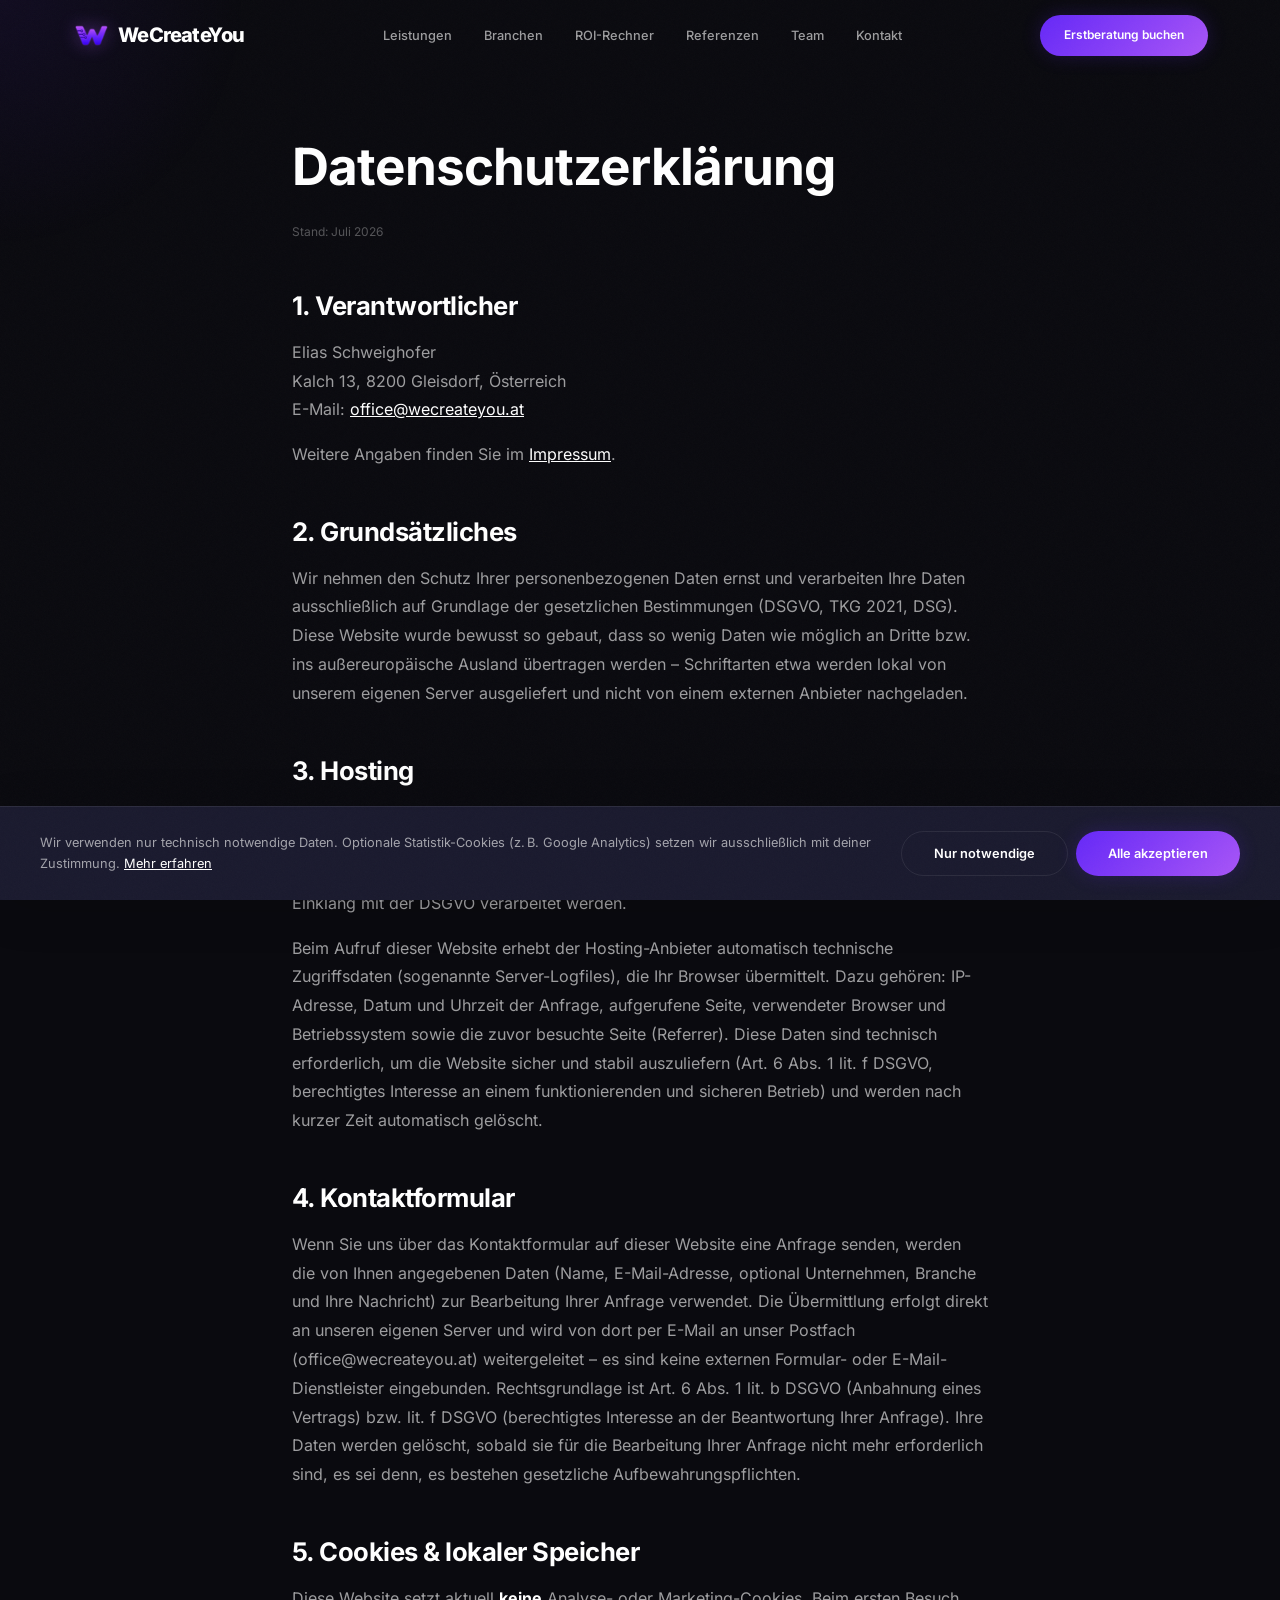
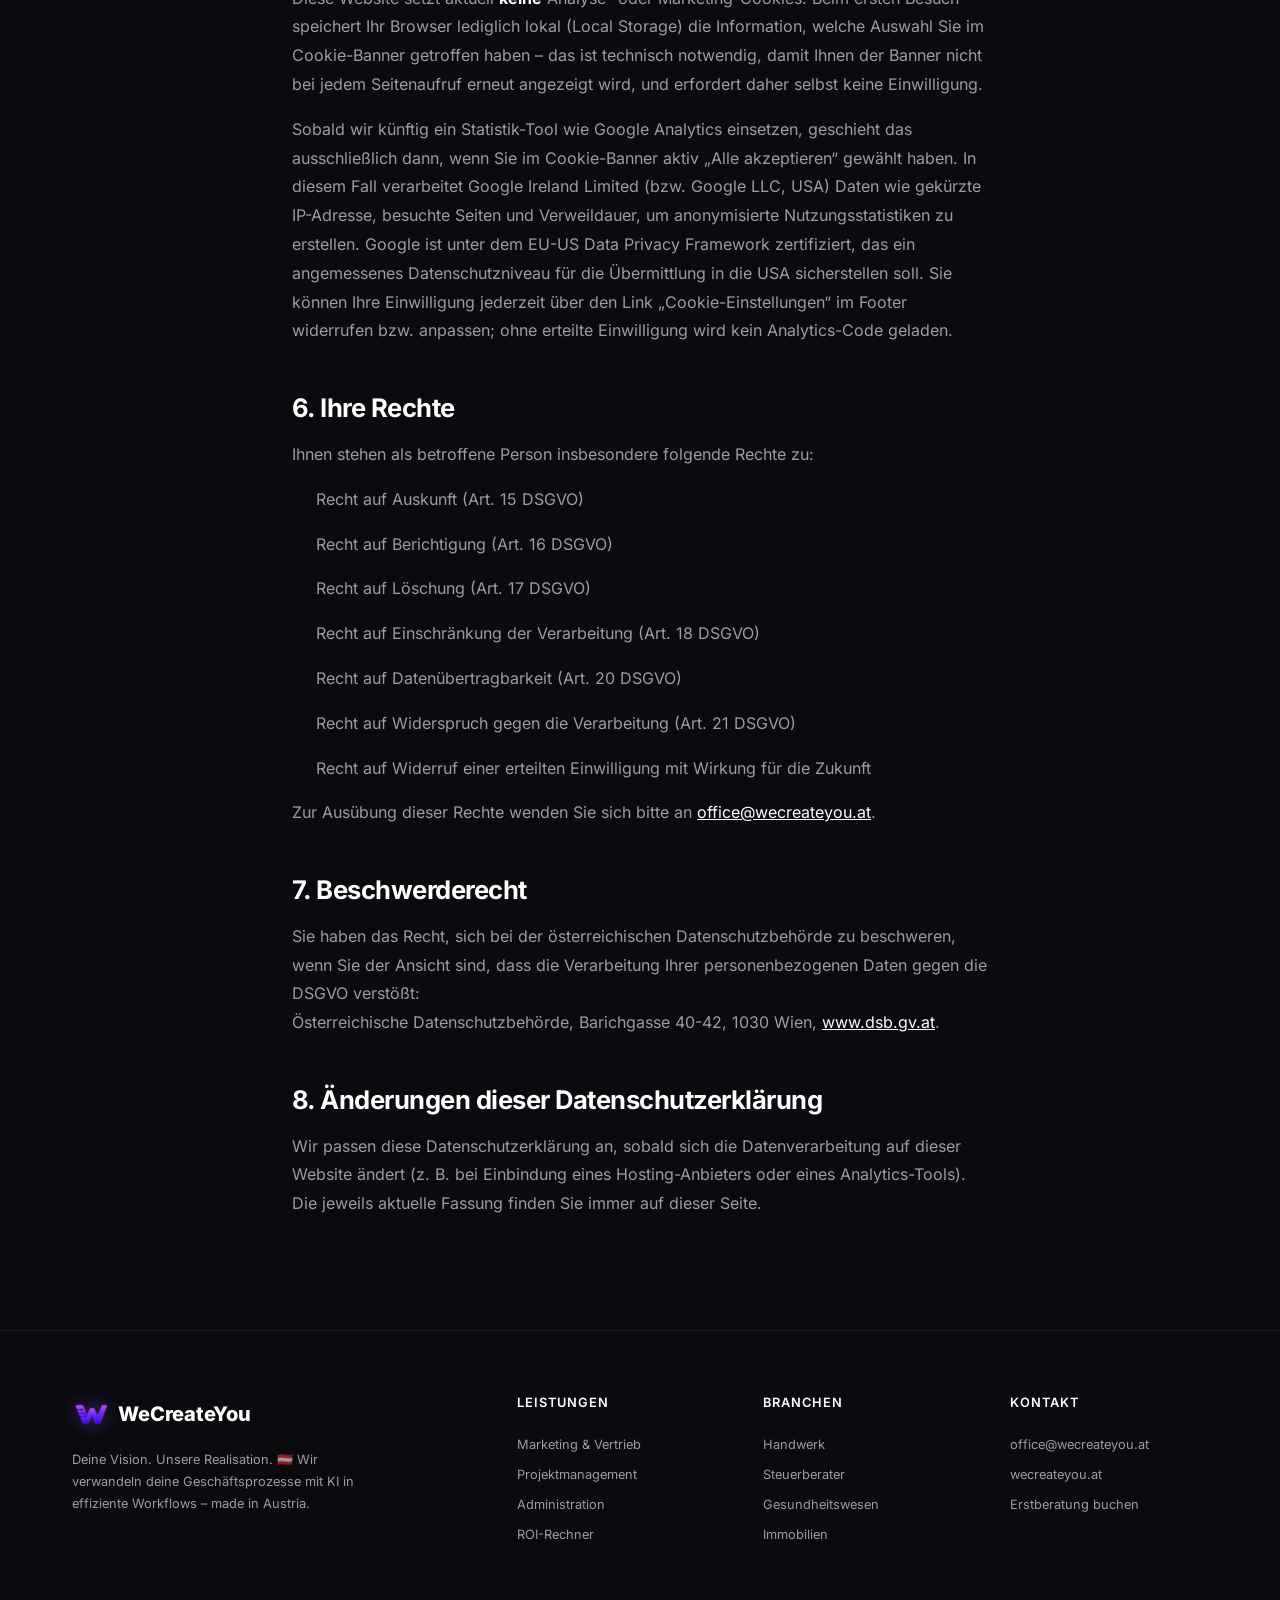
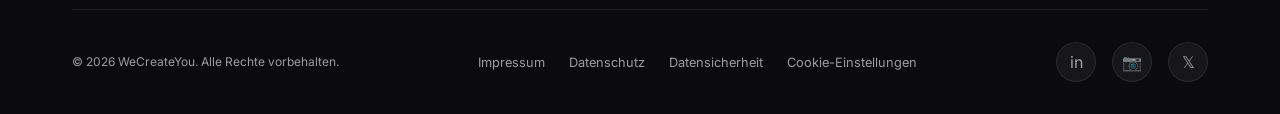
==== commit 4e099d86: "Improve technical SEO and page performance" ====
--- a/datenschutz.html
+++ b/datenschutz.html
@@ -7,9 +7,12 @@
   <meta name="description" content="Datenschutzerklärung von WeCreateYou.">
   <meta name="robots" content="noindex">
   <link rel="canonical" href="https://wecreateyou.at/datenschutz.html">
-  <link rel="icon" href="/favicon.ico?v=20260925" sizes="any">
-  <link rel="icon" type="image/png" sizes="32x32" href="/assets/brand/logo-tech-32.png?v=20260925">
-  <link rel="apple-touch-icon" sizes="180x180" href="/assets/brand/logo-tech-180.png?v=20260925">
+  <link rel="alternate" hreflang="de-AT" href="https://wecreateyou.at/datenschutz.html">
+  <link rel="alternate" hreflang="x-default" href="https://wecreateyou.at/datenschutz.html">
+  <link rel="icon" type="image/png" sizes="48x48" href="/assets/brand/logo-tech-48.png">
+  <link rel="icon" type="image/png" sizes="192x192" href="/assets/brand/logo-tech-192.png">
+  <link rel="apple-touch-icon" sizes="180x180" href="/assets/brand/logo-tech-180.png">
+  <link rel="manifest" href="/site.webmanifest">
   <meta name="theme-color" content="#6528F7">
   <link rel="stylesheet" href="css/style.css?v=20260928a">
 </head>
@@ -19,7 +22,7 @@
   <nav class="nav" id="main-nav">
     <div class="nav__inner">
       <a href="/" class="nav__logo" id="nav-logo">
-        <span class="nav__logo-icon"><img src="assets/brand/logo-tech-mark.png" alt="" width="32" height="32"></span>
+        <span class="nav__logo-icon"><img src="assets/brand/logo-tech-48.png" alt="" width="32" height="32"></span>
         WeCreateYou
       </a>
       <div class="nav__links" id="nav-links">
@@ -158,7 +161,7 @@
       <div class="footer__grid">
         <div class="footer__brand">
           <div class="footer__logo">
-            <span class="nav__logo-icon"><img src="assets/brand/logo-tech-mark.png" alt="" width="32" height="32"></span>
+            <span class="nav__logo-icon"><img src="assets/brand/logo-tech-48.png" alt="" width="32" height="32"></span>
             WeCreateYou
           </div>
           <p class="footer__description">
--- a/css/style.css
+++ b/css/style.css
@@ -2051,9 +2051,9 @@
   position: relative;
   overflow: hidden;
   background:
-    radial-gradient(circle at 72% 42%, rgba(190,145,63,0.12), transparent 28%),
-    radial-gradient(circle at 15% 70%, rgba(101,40,247,0.24), transparent 34%),
-    #07070b;
+    radial-gradient(circle at 76% 38%, rgba(216,174,86,0.16), transparent 25%),
+    radial-gradient(circle at 16% 72%, rgba(101,40,247,0.3), transparent 31%),
+    linear-gradient(160deg, #050509, #09080f 58%, #040406);
 }
 
 .digital-feature::before {
@@ -2088,6 +2088,18 @@
   line-height: 0.8;
 }
 
+.digital-feature__backdrop i {
+  position: absolute;
+  top: 10%;
+  right: 2.5%;
+  color: rgba(216,182,110,.13);
+  font-size: .62rem;
+  font-style: normal;
+  font-weight: 800;
+  letter-spacing: .34em;
+  writing-mode: vertical-rl;
+}
+
 .digital-feature .container {
   position: relative;
   z-index: 1;
@@ -2095,7 +2107,7 @@
 
 .digital-feature__grid {
   display: grid;
-  grid-template-columns: minmax(0, 0.88fr) minmax(0, 1.12fr);
+  grid-template-columns: minmax(0, 0.76fr) minmax(600px, 1.24fr);
   align-items: center;
   gap: clamp(3rem, 7vw, 7rem);
 }
@@ -2145,7 +2157,7 @@
 
 .digital-feature__visual {
   position: relative;
-  min-height: 610px;
+  min-height: 720px;
   display: flex;
   align-items: center;
   perspective: 1400px;
@@ -2155,30 +2167,67 @@
   position: absolute;
   left: 50%;
   top: 50%;
-  width: 70%;
+  width: 82%;
   aspect-ratio: 1;
   border-radius: 50%;
-  background: radial-gradient(circle, rgba(207,168,91,0.28), rgba(101,40,247,0.12) 42%, transparent 68%);
-  filter: blur(28px);
+  background: radial-gradient(circle, rgba(225,186,105,0.34), rgba(101,40,247,0.16) 42%, transparent 68%);
+  filter: blur(38px);
   transform: translate(-50%, -50%);
   animation: digitalHalo 5s ease-in-out infinite;
 }
 
+.digital-feature__aura {
+  position: absolute;
+  z-index: 0;
+  border: 1px solid rgba(216,182,110,.13);
+  border-radius: 50%;
+  pointer-events: none;
+}
+
+.digital-feature__aura::after {
+  content: '';
+  position: absolute;
+  left: 50%;
+  top: -4px;
+  width: 7px;
+  height: 7px;
+  border-radius: 50%;
+  background: #d8b66e;
+  box-shadow: 0 0 18px rgba(216,182,110,.9);
+}
+
+.digital-feature__aura--one {
+  right: -11%;
+  top: 4%;
+  width: 430px;
+  height: 430px;
+  animation: digitalAuraSpin 22s linear infinite;
+}
+
+.digital-feature__aura--two {
+  left: -10%;
+  bottom: 0;
+  width: 270px;
+  height: 270px;
+  border-color: rgba(139,92,246,.2);
+  animation: digitalAuraSpin 16s reverse linear infinite;
+}
+
 .digital-feature__browser {
   position: relative;
   width: 100%;
-  border: 1px solid rgba(218,183,112,0.25);
-  border-radius: 24px;
+  border: 1px solid rgba(218,183,112,0.38);
+  border-radius: 28px;
   overflow: hidden;
   background: #050505;
-  box-shadow: 0 55px 120px rgba(0,0,0,0.62), 0 0 70px rgba(199,158,79,0.1);
-  transform: rotateY(-5deg) rotateX(2deg);
+  box-shadow: 0 70px 150px rgba(0,0,0,0.76), 0 0 90px rgba(199,158,79,0.14), inset 0 1px 0 rgba(255,255,255,.06);
+  transform: rotateY(-6deg) rotateX(2.5deg) rotateZ(-.35deg);
   transform-origin: center;
   animation: digitalBrowserFloat 7s ease-in-out infinite;
 }
 
 .digital-feature__browserbar {
-  height: 48px;
+  height: 54px;
   display: grid;
   grid-template-columns: 1fr auto 1fr;
   align-items: center;
@@ -2219,14 +2268,15 @@
 
 .digital-feature__screen {
   position: relative;
-  min-height: 500px;
+  min-height: 590px;
   display: flex;
   align-items: center;
   padding: clamp(2rem, 5vw, 4.5rem);
   overflow: hidden;
   background:
-    radial-gradient(circle at 88% 15%, rgba(198,158,80,0.18), transparent 34%),
-    linear-gradient(145deg, #030303, #0e0d0b 58%, #030303);
+    radial-gradient(circle at 82% 18%, rgba(214,170,82,0.23), transparent 32%),
+    radial-gradient(circle at 18% 85%, rgba(101,40,247,.1), transparent 28%),
+    linear-gradient(145deg, #020202, #100e0a 58%, #020203);
 }
 
 .digital-feature__stars {
@@ -2242,6 +2292,28 @@
   animation: digitalStars 16s linear infinite;
 }
 
+.digital-feature__noise {
+  position: absolute;
+  inset: 0;
+  z-index: 1;
+  opacity: .1;
+  background-image: url("data:image/svg+xml,%3Csvg viewBox='0 0 180 180' xmlns='http://www.w3.org/2000/svg'%3E%3Cfilter id='n'%3E%3CfeTurbulence type='fractalNoise' baseFrequency='.9' numOctaves='2' stitchTiles='stitch'/%3E%3C/filter%3E%3Crect width='100%25' height='100%25' filter='url(%23n)' opacity='.55'/%3E%3C/svg%3E");
+  mix-blend-mode: screen;
+  pointer-events: none;
+}
+
+.digital-feature__scan {
+  position: absolute;
+  z-index: 2;
+  left: 0;
+  right: 0;
+  top: -20%;
+  height: 18%;
+  background: linear-gradient(to bottom, transparent, rgba(255,239,199,.055), transparent);
+  animation: digitalScan 7s ease-in-out infinite;
+  pointer-events: none;
+}
+
 .digital-feature__light {
   position: absolute;
   top: -20%;
@@ -2292,11 +2364,14 @@
   margin-bottom: var(--space-xl);
   color: #f2eee6;
   font-family: Georgia, 'Times New Roman', serif;
-  font-size: clamp(2.6rem, 5vw, 5rem);
+  font-size: clamp(3rem, 5.6vw, 6.1rem);
   font-weight: 400;
   line-height: 0.98;
   letter-spacing: -0.055em;
 }
+
+.digital-feature__cinema-content h3 span { color: #fffdf7; }
+.digital-feature__cinema-content h3 em { color: #e4c681; font-style: italic; text-shadow: 0 0 38px rgba(216,182,110,.18); }
 
 .digital-feature__cinema-content p {
   color: rgba(216,182,110,0.66);
@@ -2305,19 +2380,57 @@
   text-transform: uppercase;
 }
 
+.digital-feature__enter {
+  display: inline-flex;
+  align-items: center;
+  gap: .75rem;
+  margin-top: 1.4rem;
+  padding: .72rem 1rem;
+  border: 1px solid rgba(216,182,110,.26);
+  border-radius: 999px;
+  background: rgba(216,182,110,.055);
+  color: #eee4ce;
+  font-size: .6rem;
+  font-weight: 750;
+  letter-spacing: .14em;
+  text-transform: uppercase;
+  transition: transform var(--transition-fast), background var(--transition-fast), border-color var(--transition-fast);
+}
+
+.digital-feature__enter:hover { transform: translateY(-2px); border-color: rgba(216,182,110,.55); background: rgba(216,182,110,.12); }
+.digital-feature__enter span { color: #d8b66e; font-size: .9rem; }
+
+.digital-feature__frame-index {
+  position: absolute;
+  z-index: 3;
+  top: 2rem;
+  right: 2rem;
+  display: grid;
+  justify-items: end;
+  color: rgba(255,255,255,.38);
+}
+
+.digital-feature__frame-index small { font-size: .45rem; font-weight: 800; letter-spacing: .2em; }
+.digital-feature__frame-index strong { color: rgba(255,255,255,.8); font-size: 1.3rem; line-height: 1.1; }
+.digital-feature__frame-index i { color: rgba(216,182,110,.5); font-size: .48rem; font-style: normal; }
+
 .digital-feature__timeline {
   position: absolute;
   left: clamp(2rem, 5vw, 4.5rem);
   right: clamp(2rem, 5vw, 4.5rem);
   bottom: 30px;
-  height: 1px;
-  background: rgba(255,255,255,0.09);
-}
+  display: flex;
+  align-items: center;
+  gap: .7rem;
+  height: auto;
+}
+
+.digital-feature__timeline small { color: rgba(255,255,255,.28); font-size: .45rem; letter-spacing: .08em; }
 
 .digital-feature__timeline span {
   display: block;
-  width: 35%;
-  height: 100%;
+  flex: 1;
+  height: 1px;
   background: linear-gradient(90deg, #d8b66e, #fff0c7);
   box-shadow: 0 0 16px rgba(216,182,110,0.7);
   animation: digitalTimeline 5s ease-in-out infinite;
@@ -2329,7 +2442,7 @@
   display: flex;
   align-items: center;
   gap: var(--space-sm);
-  padding: 0.75rem 1rem;
+  padding: 0.9rem 1.2rem;
   border: 1px solid rgba(255,255,255,0.14);
   border-radius: var(--radius-full);
   background: rgba(13,12,17,0.7);
@@ -2344,8 +2457,8 @@
 }
 
 .digital-feature__badge--top {
-  top: 5%;
-  right: -3%;
+  top: 1%;
+  right: -4%;
   animation: digitalBadge 5s ease-in-out infinite;
 }
 
@@ -2354,10 +2467,26 @@
 }
 
 .digital-feature__badge--bottom {
-  left: -4%;
-  bottom: 6%;
+  left: -6%;
+  bottom: 2%;
   animation: digitalBadge 5s 1.2s ease-in-out infinite;
 }
+
+.digital-feature__tech {
+  position: absolute;
+  z-index: 5;
+  display: flex;
+  align-items: center;
+  gap: .45rem;
+  color: rgba(255,255,255,.32);
+  font-size: .46rem;
+  font-weight: 800;
+  letter-spacing: .14em;
+}
+
+.digital-feature__tech i { width: 5px; height: 5px; border-radius: 50%; background: #6ee7b7; box-shadow: 0 0 10px #6ee7b7; }
+.digital-feature__tech--motion { top: 13%; left: -1%; writing-mode: vertical-rl; }
+.digital-feature__tech--depth { right: -2%; bottom: 20%; transform: rotate(90deg); }
 
 .digital-feature__badge--bottom > span {
   color: #d8b66e;
@@ -2365,9 +2494,12 @@
 }
 
 @keyframes digitalBrowserFloat {
-  0%, 100% { transform: rotateY(-5deg) rotateX(2deg) translateY(0); }
-  50% { transform: rotateY(-2deg) rotateX(1deg) translateY(-12px); }
-}
+  0%, 100% { transform: rotateY(-6deg) rotateX(2.5deg) rotateZ(-.35deg) translateY(0); }
+  50% { transform: rotateY(-2deg) rotateX(1deg) rotateZ(.15deg) translateY(-16px); }
+}
+
+@keyframes digitalAuraSpin { to { transform: rotate(360deg); } }
+@keyframes digitalScan { 0%,15% { transform: translateY(-120%); opacity: 0; } 35%,70% { opacity: 1; } 88%,100% { transform: translateY(760%); opacity: 0; } }
 
 @keyframes digitalHalo {
   0%, 100% { opacity: 0.6; transform: translate(-50%, -50%) scale(0.92); }
@@ -3306,6 +3438,135 @@
   gap: var(--space-sm);
 }
 
+/* ---------- Landing Page: Data Security ---------- */
+.landing-security {
+  position: relative;
+  overflow: hidden;
+  background: #0b0a11;
+}
+
+.landing-security::before {
+  content: '';
+  position: absolute;
+  inset: 8% -15% auto 48%;
+  width: 720px;
+  height: 720px;
+  border-radius: 50%;
+  background: radial-gradient(circle, rgba(101,40,247,.2), rgba(214,68,180,.07) 44%, transparent 70%);
+  pointer-events: none;
+}
+
+.landing-security__grid {
+  position: absolute;
+  inset: 0;
+  opacity: .5;
+  background-image: linear-gradient(rgba(255,255,255,.025) 1px,transparent 1px), linear-gradient(90deg,rgba(255,255,255,.025) 1px,transparent 1px);
+  background-size: 48px 48px;
+  mask-image: linear-gradient(to bottom,transparent,#000 18%,#000 82%,transparent);
+  pointer-events: none;
+}
+
+.landing-security__layout {
+  position: relative;
+  z-index: 1;
+  display: grid;
+  grid-template-columns: minmax(0,.92fr) minmax(520px,1.08fr);
+  align-items: center;
+  gap: clamp(3rem,7vw,7rem);
+}
+
+.landing-security__content .section-title {
+  max-width: 720px;
+  margin-top: 1rem;
+  font-size: clamp(2.4rem,4.5vw,4.6rem);
+  line-height: 1.02;
+}
+
+.landing-security__content .section-subtitle { max-width: 650px; }
+
+.landing-security__points {
+  display: grid;
+  gap: .7rem;
+  margin: 1.8rem 0 2rem;
+}
+
+.landing-security__points > div {
+  display: flex;
+  align-items: center;
+  gap: .9rem;
+  width: fit-content;
+  min-width: 300px;
+  padding: .72rem .9rem;
+  border: 1px solid rgba(255,255,255,.09);
+  border-radius: 12px;
+  background: rgba(255,255,255,.035);
+}
+
+.landing-security__points > div > span { font-size: 1.1rem; }
+.landing-security__points p { display: grid; gap: .12rem; }
+.landing-security__points strong { color: #fff; font-size: .8rem; }
+.landing-security__points small { color: rgba(255,255,255,.46); font-size: .68rem; }
+.landing-security__actions { display: flex; flex-wrap: wrap; gap: .9rem; }
+
+.landing-security__visual {
+  position: relative;
+  overflow: hidden;
+  min-height: 520px;
+  border: 1px solid rgba(168,85,247,.26);
+  border-radius: 28px;
+  background: radial-gradient(circle at 50% 38%,rgba(101,40,247,.2),transparent 38%), linear-gradient(145deg,rgba(255,255,255,.055),rgba(255,255,255,.018));
+  box-shadow: 0 40px 100px rgba(0,0,0,.45), inset 0 1px 0 rgba(255,255,255,.06);
+}
+
+.landing-security__visual::before,
+.landing-security__visual::after {
+  content: '';
+  position: absolute;
+  width: 28px;
+  height: 28px;
+  pointer-events: none;
+}
+
+.landing-security__visual::before { top: 18px; left: 18px; border-top: 1px solid #a855f7; border-left: 1px solid #a855f7; }
+.landing-security__visual::after { right: 18px; bottom: 18px; border-right: 1px solid #d644b4; border-bottom: 1px solid #d644b4; }
+.landing-security__visual-top { display: flex; justify-content: space-between; padding: 1.2rem 1.5rem; border-bottom: 1px solid rgba(255,255,255,.08); color: rgba(255,255,255,.38); font-size: .6rem; font-weight: 800; letter-spacing: .12em; }
+.landing-security__visual-top i { color: #6ee7b7; font-style: normal; }
+.landing-security__visual-top b { display: inline-block; width: 6px; height: 6px; margin-right: .4rem; border-radius: 50%; background: #6ee7b7; box-shadow: 0 0 12px #6ee7b7; }
+.landing-security__region { display: flex; align-items: center; gap: .9rem; width: max-content; margin: 2rem auto 2.2rem; padding: .85rem 1.1rem; border: 1px solid rgba(255,255,255,.1); border-radius: 12px; background: rgba(255,255,255,.05); }
+.landing-security__region > span { font-size: 1.8rem; }
+.landing-security__region div { display: grid; gap: .16rem; }
+.landing-security__region small { color: rgba(255,255,255,.34); font-size: .46rem; font-weight: 800; letter-spacing: .14em; }
+.landing-security__region strong { font-size: .8rem; letter-spacing: .05em; }
+.landing-security__flow { display: grid; grid-template-columns: 1fr auto 1.2fr auto 1fr; align-items: center; gap: .55rem; padding: 0 1.5rem; }
+.landing-security__flow > div { display: grid; gap: .42rem; min-height: 105px; align-content: center; padding: .85rem; border: 1px solid rgba(255,255,255,.09); border-radius: 12px; background: rgba(255,255,255,.035); text-align: center; }
+.landing-security__flow > div.is-secure { border-color: rgba(168,85,247,.5); background: rgba(101,40,247,.15); box-shadow: 0 0 28px rgba(101,40,247,.14); }
+.landing-security__flow small { color: rgba(255,255,255,.34); font-size: .42rem; font-weight: 800; letter-spacing: .08em; }
+.landing-security__flow strong { color: #fff; font-size: .73rem; }
+.landing-security__flow span { color: rgba(255,255,255,.38); font-size: .54rem; }
+.landing-security__flow > b { color: #8b5cf6; font-size: 1.15rem; }
+.landing-security__checks { display: grid; gap: .65rem; margin: 2rem 1.5rem 1.5rem; padding: .95rem 1.05rem; border: 1px solid rgba(110,231,183,.14); border-radius: 12px; background: rgba(110,231,183,.04); }
+.landing-security__checks span { color: rgba(255,255,255,.55); font-size: .65rem; }
+.landing-security__checks span::first-letter { color: #6ee7b7; }
+
+@media (max-width: 1100px) {
+  .landing-security__layout { grid-template-columns: 1fr; }
+  .landing-security__content { max-width: 780px; }
+  .landing-security__visual { width: min(100%,760px); margin: 0 auto; }
+}
+
+@media (max-width: 768px) {
+  .landing-security__content .section-title { font-size: clamp(2.45rem,12vw,3.6rem); }
+  .landing-security__points > div { width: 100%; min-width: 0; }
+  .landing-security__actions .btn { width: 100%; justify-content: center; }
+  .landing-security__visual { min-height: 0; border-radius: 20px; }
+  .landing-security__visual-top { padding: 1rem; }
+  .landing-security__region { margin: 1.5rem auto; }
+  .landing-security__flow { grid-template-columns: 1fr; padding: 0 1rem; }
+  .landing-security__flow > b { transform: rotate(90deg); justify-self: center; }
+  .landing-security__flow > div { min-height: 86px; }
+  .landing-security__checks { margin: 1.5rem 1rem 1rem; }
+}
+
 /* ---------- ROI Calculator ---------- */
 .roi {
   position: relative;
@@ -4207,8 +4468,10 @@
 
 .team__grid {
   display: grid;
-  grid-template-columns: repeat(3, 1fr);
+  grid-template-columns: repeat(2, minmax(0, 1fr));
   gap: 1rem;
+  max-width: 1040px;
+  margin: 0 auto;
 }
 
 .team-member {
@@ -4240,10 +4503,6 @@
   box-shadow: 0 24px 70px rgba(0,0,0,0.28);
 }
 
-.team-member--agent {
-  background: linear-gradient(145deg, rgba(101,40,247,0.1), rgba(255,255,255,0.025));
-}
-
 .team-member__top {
   display: flex;
   align-items: center;
@@ -4313,11 +4572,6 @@
   border-color: rgba(168,85,247,0.45);
   background: #11121a;
   box-shadow: 0 10px 30px rgba(0,0,0,0.28), 0 0 24px rgba(101,40,247,0.12);
-}
-
-.team-member__avatar--agent {
-  border-color: rgba(96,165,250,0.48);
-  box-shadow: 0 10px 30px rgba(0,0,0,0.28), 0 0 28px rgba(99,102,241,0.2);
 }
 
 .team-member__avatar--logo {
@@ -5013,7 +5267,6 @@
   .team__header { grid-template-columns: 1fr; gap: var(--space-xl); }
   .team__header .section-subtitle { max-width: 720px; }
   .team__grid { grid-template-columns: repeat(2, 1fr); }
-  .team__grid .team-member:last-child { grid-column: 1 / -1; }
 }
 
 @media (max-width: 768px) {
@@ -5494,10 +5747,6 @@
     grid-template-columns: 1fr;
   }
 
-  .team__grid .team-member:last-child {
-    grid-column: auto;
-  }
-
   .team-system__formula {
     grid-template-columns: 1fr;
     gap: 0.5rem;
@@ -5572,6 +5821,12 @@
   }
 
   .digital-feature__badge {
+    display: none;
+  }
+
+  .digital-feature__tech,
+  .digital-feature__frame-index,
+  .digital-feature__aura {
     display: none;
   }
 
@@ -5607,6 +5862,11 @@
   .digital-feature__goldline,
   .digital-feature__timeline span,
   .digital-feature__badge {
+    animation: none !important;
+  }
+
+  .digital-feature__aura,
+  .digital-feature__scan {
     animation: none !important;
   }
 }
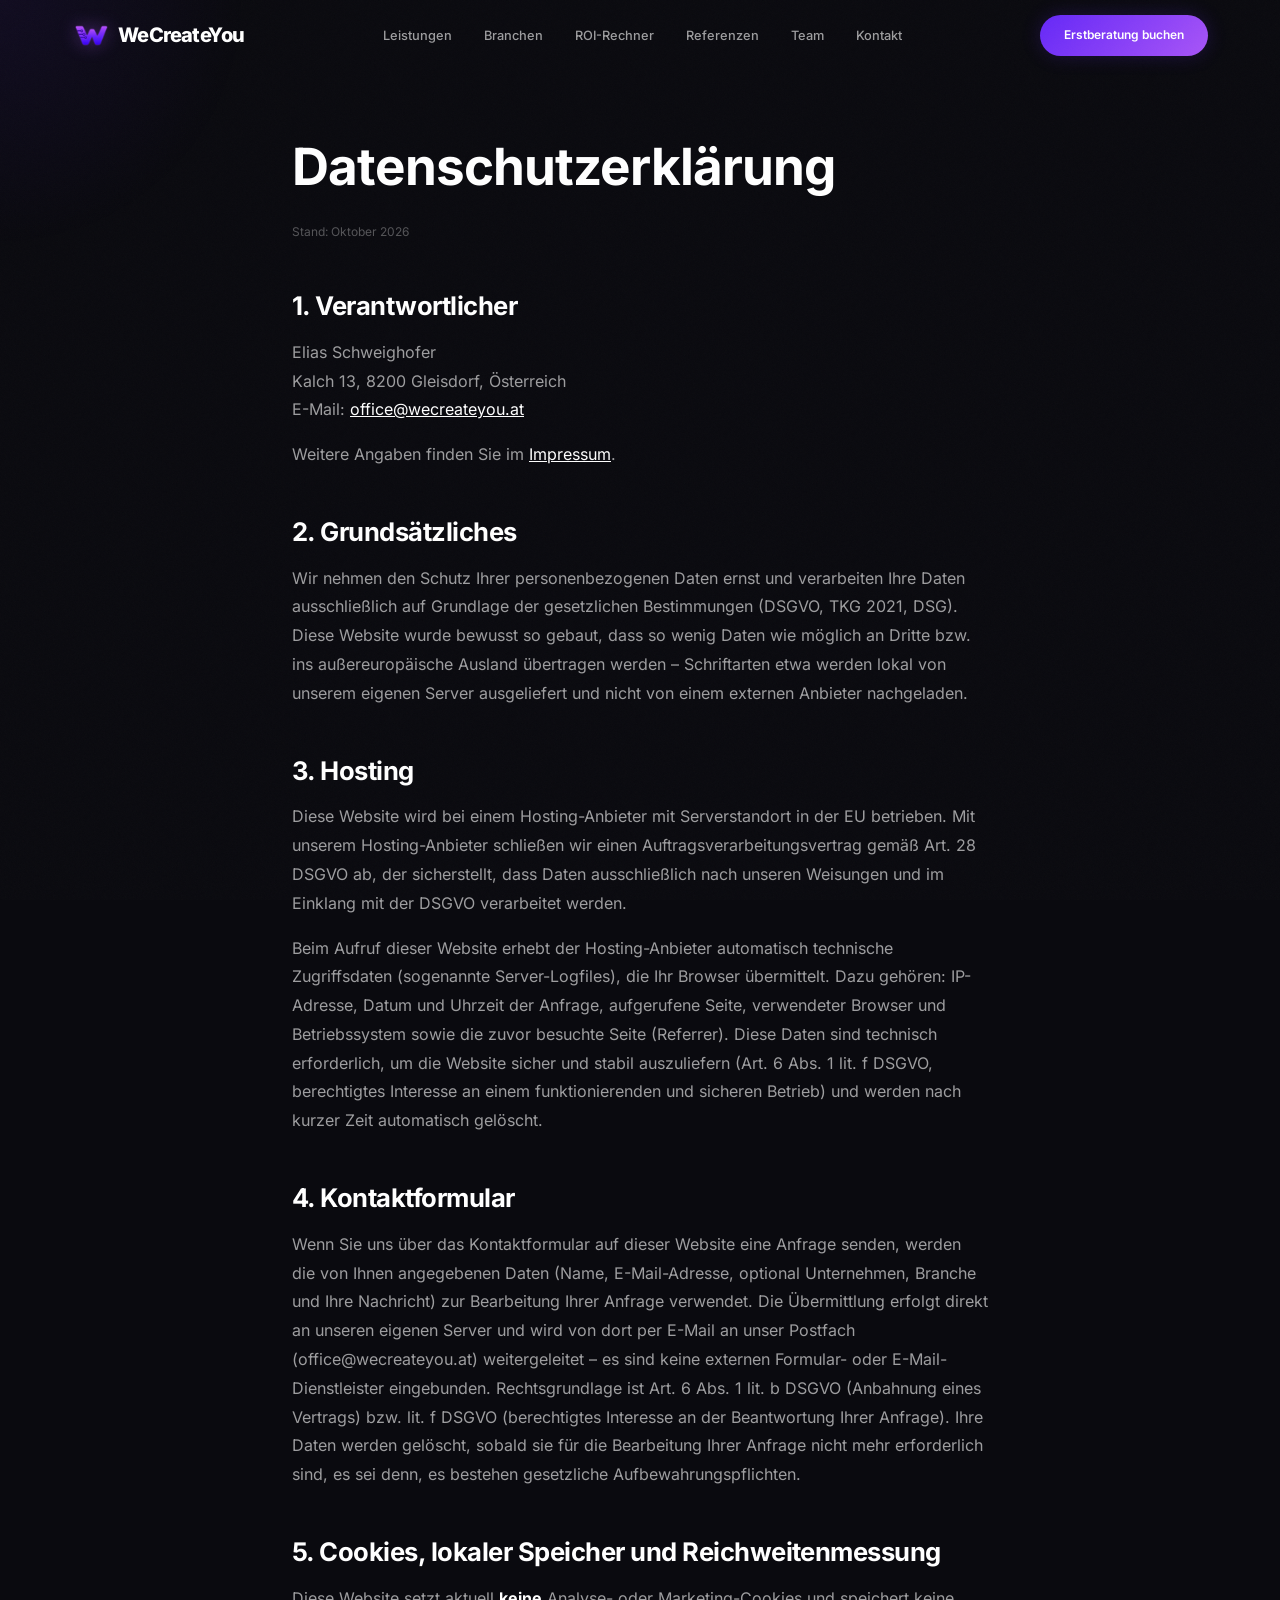
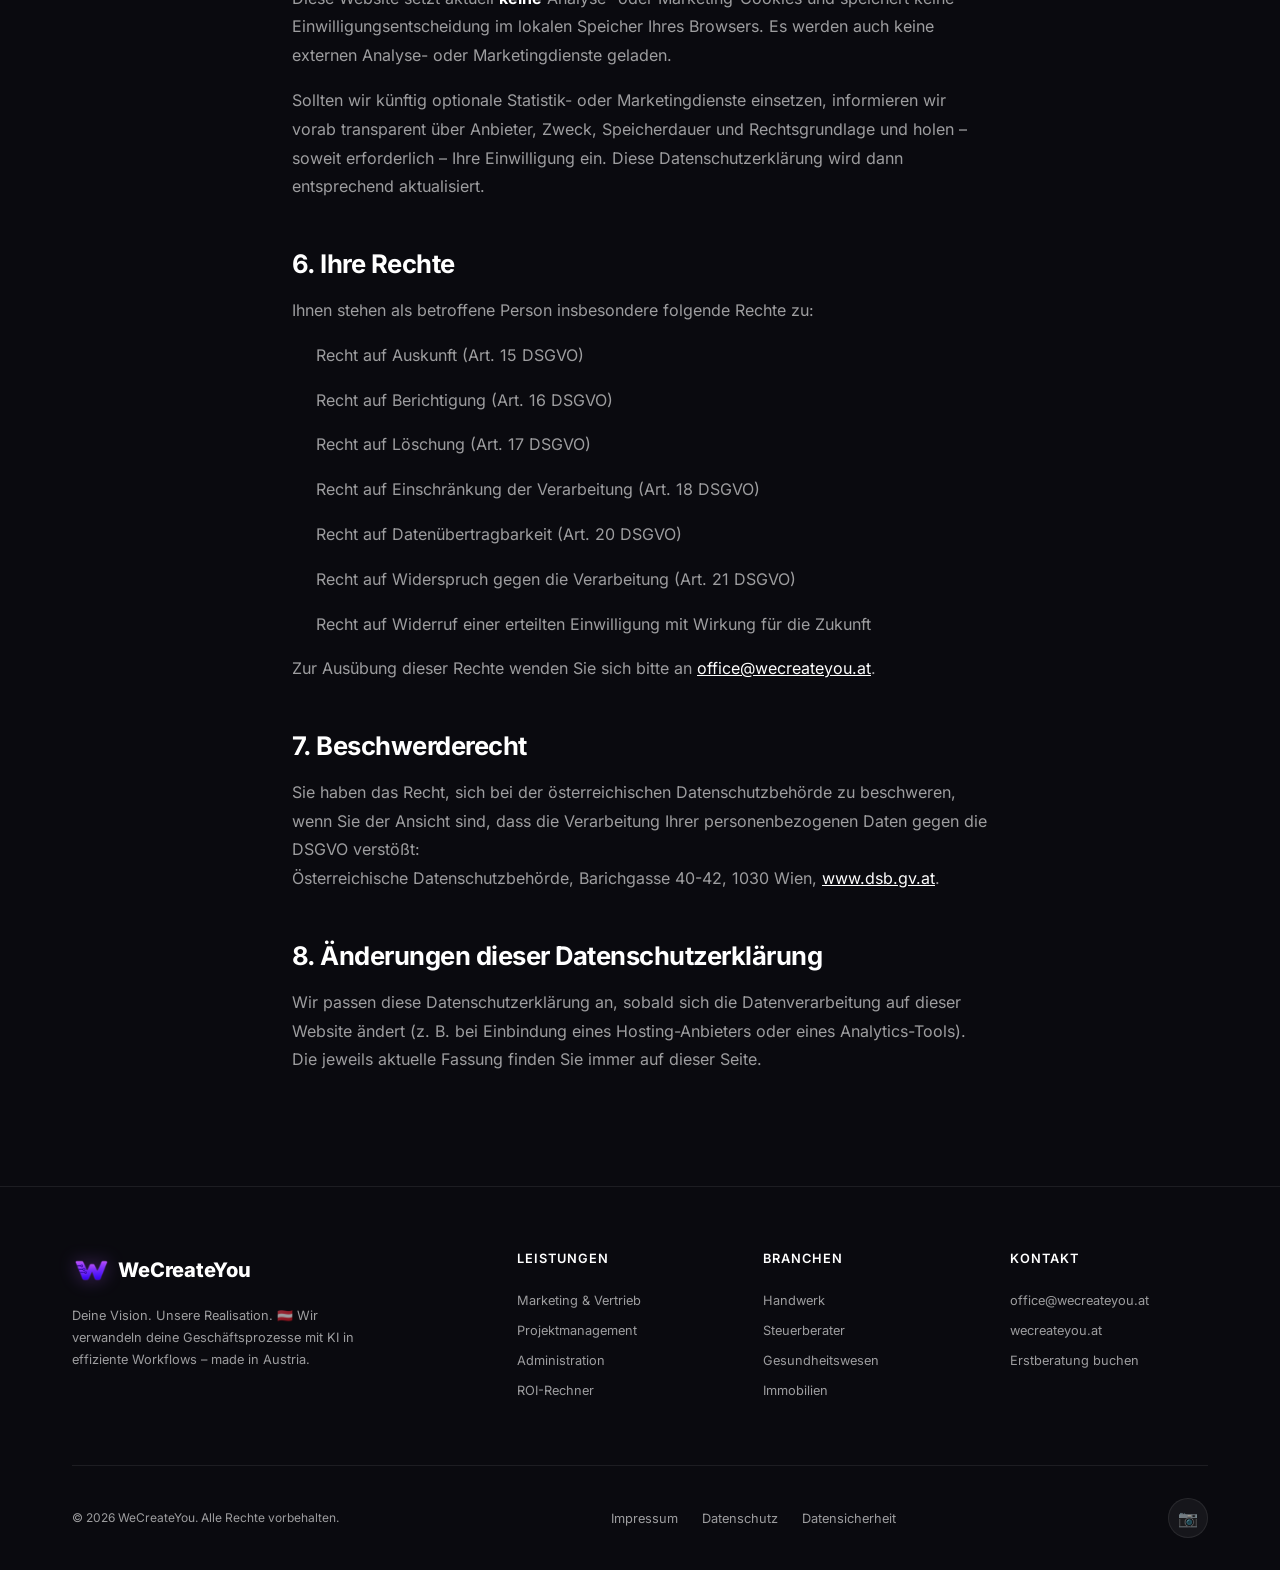
==== commit 0c3cc154: "Add client references and harden website" ====
--- a/datenschutz.html
+++ b/datenschutz.html
@@ -14,7 +14,7 @@
   <link rel="apple-touch-icon" sizes="180x180" href="/assets/brand/logo-tech-180.png">
   <link rel="manifest" href="/site.webmanifest">
   <meta name="theme-color" content="#6528F7">
-  <link rel="stylesheet" href="css/style.css?v=20260928a">
+  <link rel="stylesheet" href="css/style.css?v=20261005a">
 </head>
 <body>
 
@@ -59,7 +59,7 @@
     <section class="legal">
       <div class="container container--narrow">
         <h1>Datenschutzerklärung</h1>
-        <p class="legal__updated">Stand: Juli 2026</p>
+        <p class="legal__updated">Stand: Oktober 2026</p>
 
         <h2>1. Verantwortlicher</h2>
         <p>
@@ -104,21 +104,16 @@
           gesetzliche Aufbewahrungspflichten.
         </p>
 
-        <h2 id="cookies">5. Cookies &amp; lokaler Speicher</h2>
-        <p>
-          Diese Website setzt aktuell <strong>keine</strong> Analyse- oder Marketing-Cookies. Beim ersten Besuch
-          speichert Ihr Browser lediglich lokal (Local Storage) die Information, welche Auswahl Sie im Cookie-Banner
-          getroffen haben – das ist technisch notwendig, damit Ihnen der Banner nicht bei jedem Seitenaufruf erneut
-          angezeigt wird, und erfordert daher selbst keine Einwilligung.
-        </p>
-        <p>
-          Sobald wir künftig ein Statistik-Tool wie Google Analytics einsetzen, geschieht das ausschließlich dann,
-          wenn Sie im Cookie-Banner aktiv „Alle akzeptieren“ gewählt haben. In diesem Fall verarbeitet Google Ireland
-          Limited (bzw. Google LLC, USA) Daten wie gekürzte IP-Adresse, besuchte Seiten und Verweildauer, um
-          anonymisierte Nutzungsstatistiken zu erstellen. Google ist unter dem EU-US Data Privacy Framework
-          zertifiziert, das ein angemessenes Datenschutzniveau für die Übermittlung in die USA sicherstellen soll.
-          Sie können Ihre Einwilligung jederzeit über den Link „Cookie-Einstellungen“ im Footer widerrufen bzw.
-          anpassen; ohne erteilte Einwilligung wird kein Analytics-Code geladen.
+        <h2 id="cookies">5. Cookies, lokaler Speicher und Reichweitenmessung</h2>
+        <p>
+          Diese Website setzt aktuell <strong>keine</strong> Analyse- oder Marketing-Cookies und speichert keine
+          Einwilligungsentscheidung im lokalen Speicher Ihres Browsers. Es werden auch keine externen Analyse- oder
+          Marketingdienste geladen.
+        </p>
+        <p>
+          Sollten wir künftig optionale Statistik- oder Marketingdienste einsetzen, informieren wir vorab transparent
+          über Anbieter, Zweck, Speicherdauer und Rechtsgrundlage und holen – soweit erforderlich – Ihre Einwilligung
+          ein. Diese Datenschutzerklärung wird dann entsprechend aktualisiert.
         </p>
 
         <h2>6. Ihre Rechte</h2>
@@ -205,18 +200,14 @@
           <a href="/impressum.html">Impressum</a>
           <a href="/datenschutz.html">Datenschutz</a>
           <a href="/datensicherheit.html">Datensicherheit</a>
-          <a href="#" onclick="window.wcyCookieSettings && window.wcyCookieSettings(); return false;">Cookie-Einstellungen</a>
         </nav>
         <div class="footer__social">
-          <a href="#" class="footer__social-link" aria-label="LinkedIn" id="social-linkedin">in</a>
-          <a href="#" class="footer__social-link" aria-label="Instagram" id="social-instagram">📷</a>
-          <a href="#" class="footer__social-link" aria-label="Twitter" id="social-twitter">𝕏</a>
+          <a href="https://www.instagram.com/wecreateyou.at/" class="footer__social-link" aria-label="WeCreateYou auf Instagram" target="_blank" rel="noopener noreferrer">📷</a>
         </div>
       </div>
     </div>
   </footer>
 
-  <script src="js/main.js?v=20260928a" defer></script>
-  <script src="js/cookie-consent.js" defer></script>
+  <script src="js/main.js?v=20261005a" defer></script>
 </body>
 </html>
--- a/css/style.css
+++ b/css/style.css
@@ -3807,6 +3807,123 @@
   color: var(--text-on-light-muted);
 }
 
+/* ---------- Selected References ---------- */
+.selected-references {
+  position: relative;
+  overflow: hidden;
+  border-top: 1px solid rgba(18, 18, 23, 0.08);
+}
+
+.selected-references__header {
+  max-width: 760px;
+  margin-bottom: var(--space-3xl);
+}
+
+.selected-references__grid {
+  display: grid;
+  grid-template-columns: repeat(2, minmax(0, 1fr));
+  gap: var(--space-xl);
+}
+
+.selected-reference {
+  display: flex;
+  flex-direction: column;
+  min-height: 360px;
+  padding: clamp(1.5rem, 3vw, 2.5rem);
+  border: 1px solid rgba(18, 18, 23, 0.1);
+  border-radius: var(--radius-xl);
+  background: rgba(255, 255, 255, 0.86);
+  box-shadow: 0 18px 50px rgba(19, 12, 38, 0.08);
+}
+
+.selected-reference__identity {
+  display: flex;
+  align-items: center;
+  gap: var(--space-lg);
+  margin-bottom: var(--space-xl);
+}
+
+.selected-reference__monogram,
+.selected-reference__logo {
+  display: grid;
+  place-items: center;
+  width: 86px;
+  height: 70px;
+  flex: 0 0 86px;
+  border-radius: var(--radius-lg);
+  background: #0d1018;
+  color: #fff;
+  font-size: 1.3rem;
+  font-weight: 800;
+  letter-spacing: 0.08em;
+}
+
+.selected-reference__logo {
+  padding: 10px;
+  background: #fff;
+  border: 1px solid rgba(18, 18, 23, 0.08);
+}
+
+.selected-reference__logo img {
+  width: 100%;
+  height: 100%;
+  object-fit: contain;
+}
+
+.selected-reference__identity span {
+  color: var(--text-on-light-muted);
+  font-size: var(--font-caption);
+  font-weight: 700;
+  letter-spacing: 0.08em;
+  text-transform: uppercase;
+}
+
+.selected-reference__identity h3 {
+  margin-top: 0.25rem;
+  color: var(--text-on-light);
+  font-size: clamp(1.35rem, 2vw, 1.75rem);
+}
+
+.selected-reference > p {
+  color: var(--text-on-light-muted);
+  line-height: 1.75;
+}
+
+.selected-reference__tags {
+  display: flex;
+  flex-wrap: wrap;
+  gap: 0.5rem;
+  margin: var(--space-xl) 0;
+}
+
+.selected-reference__tags span {
+  padding: 0.45rem 0.75rem;
+  border-radius: 999px;
+  background: rgba(101, 40, 247, 0.08);
+  color: var(--color-primary);
+  font-size: var(--font-caption);
+  font-weight: 700;
+}
+
+.selected-reference > a {
+  display: inline-flex;
+  align-items: center;
+  gap: 0.5rem;
+  width: fit-content;
+  margin-top: auto;
+  color: var(--color-primary);
+  font-weight: 750;
+  text-decoration: none;
+}
+
+.selected-reference > a span {
+  transition: transform 0.2s ease;
+}
+
+.selected-reference > a:hover span {
+  transform: translate(2px, -2px);
+}
+
 /* ---------- Case Studies ---------- */
 .case-studies-tech {
   position: relative;
@@ -5254,6 +5371,7 @@
   .digital-feature__content { max-width: 720px; }
   .digital-feature__visual { min-height: 570px; }
   .website-references__grid { grid-template-columns: 1fr; }
+  .selected-references__grid { grid-template-columns: 1fr; }
   .regional-trust__layout {
     grid-template-columns: 1fr;
     gap: var(--space-3xl);
@@ -5276,6 +5394,14 @@
 
   .section {
     padding: var(--space-3xl) 0;
+  }
+
+  .selected-reference {
+    min-height: 0;
+  }
+
+  .selected-reference__identity {
+    align-items: flex-start;
   }
 
   .container {
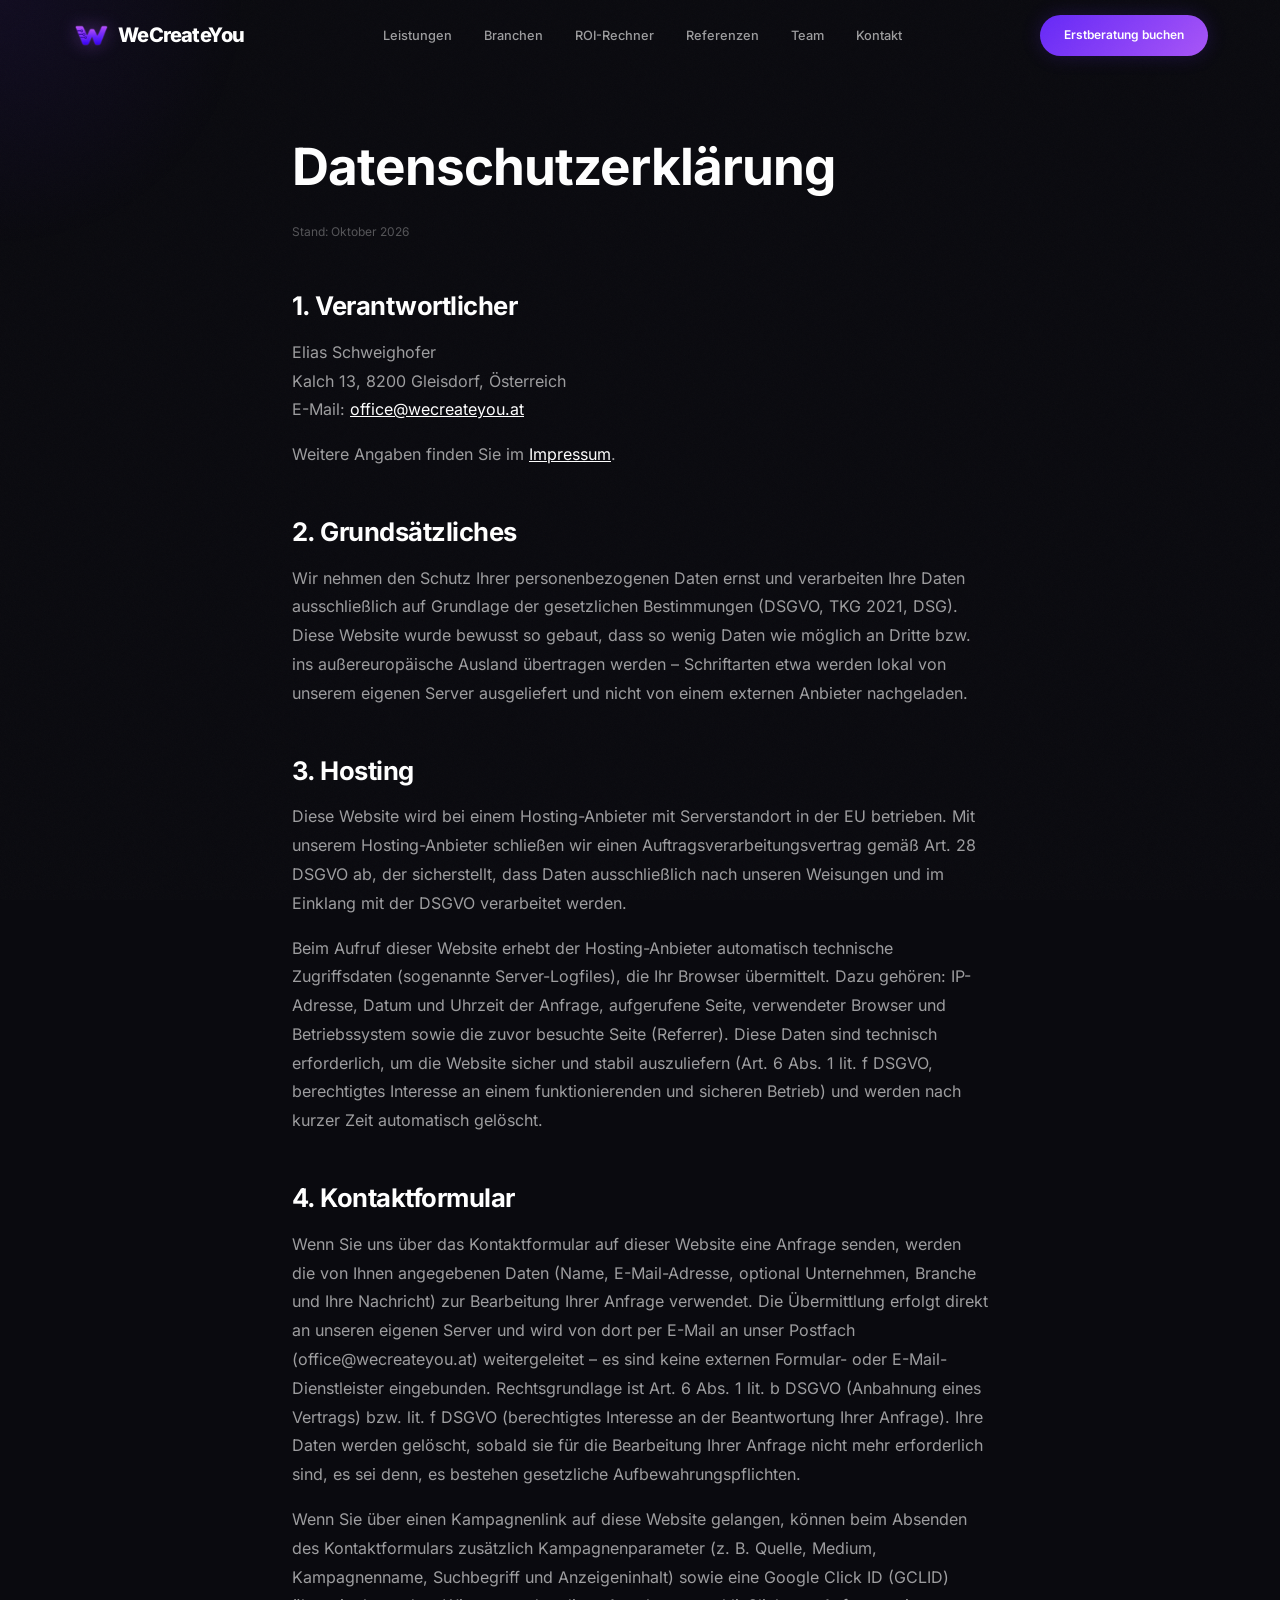
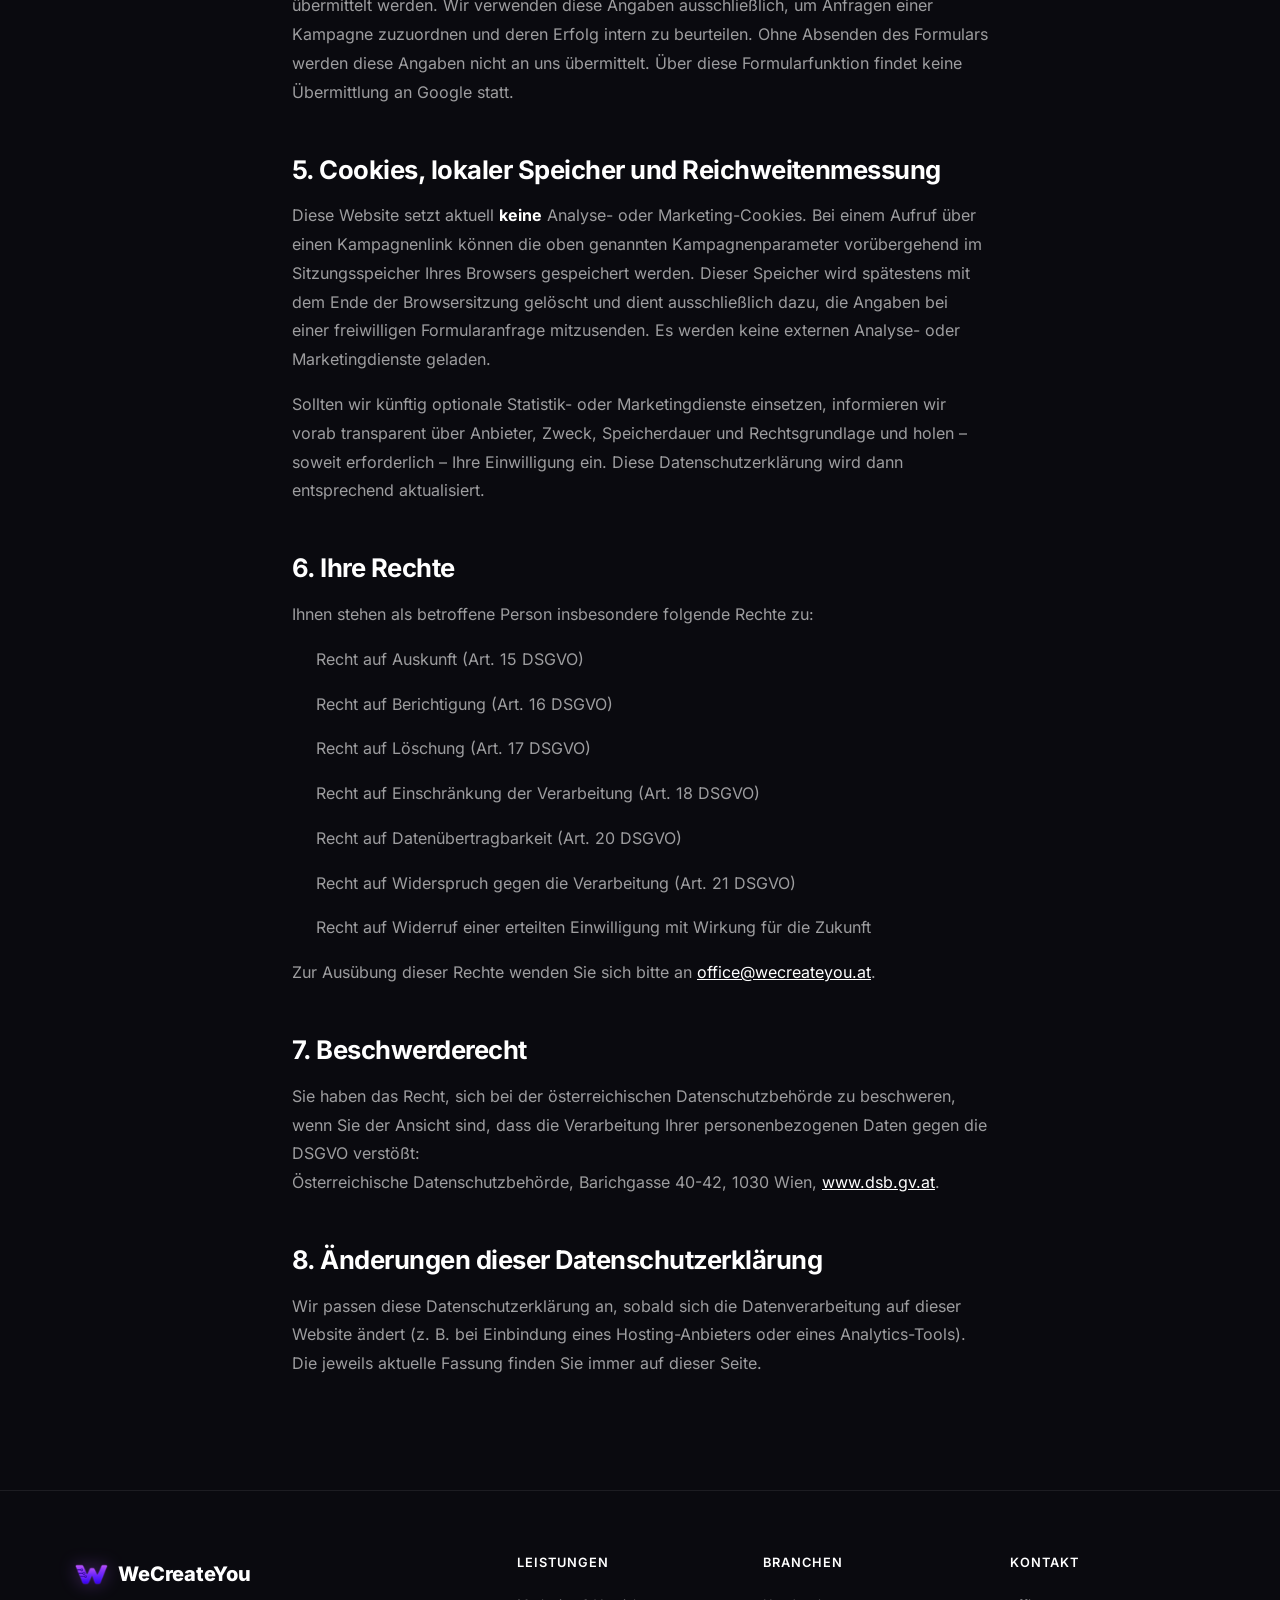
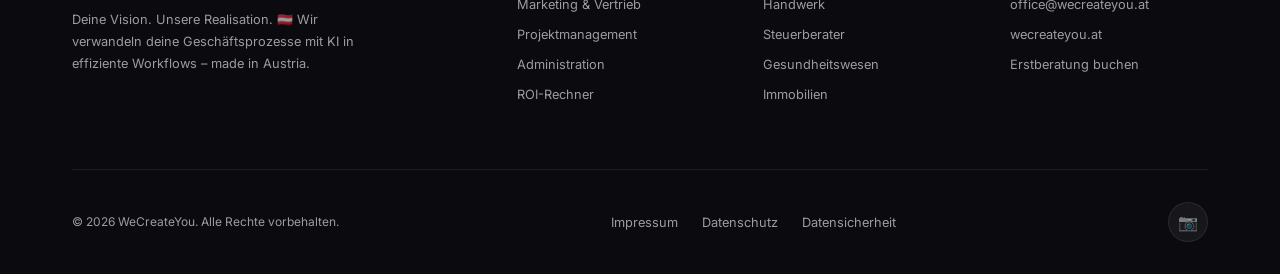
==== commit 9171e6cf: "Prepare website for Google Ads campaigns" ====
--- a/datenschutz.html
+++ b/datenschutz.html
@@ -14,7 +14,7 @@
   <link rel="apple-touch-icon" sizes="180x180" href="/assets/brand/logo-tech-180.png">
   <link rel="manifest" href="/site.webmanifest">
   <meta name="theme-color" content="#6528F7">
-  <link rel="stylesheet" href="css/style.css?v=20261005a">
+  <link rel="stylesheet" href="css/style.css?v=20261005b">
 </head>
 <body>
 
@@ -29,7 +29,7 @@
         <a href="/#services" class="nav__link">Leistungen</a>
         <a href="/#branchen" class="nav__link">Branchen</a>
         <a href="/#roi" class="nav__link">ROI-Rechner</a>
-        <a href="/#referenzen" class="nav__link">Referenzen</a>
+        <a href="/referenzen.html" class="nav__link">Referenzen</a>
         <a href="/#team" class="nav__link">Team</a>
         <a href="/#kontakt" class="nav__link">Kontakt</a>
       </div>
@@ -49,7 +49,7 @@
     <a href="/#services" class="nav__link">Leistungen</a>
     <a href="/#branchen" class="nav__link">Branchen</a>
     <a href="/#roi" class="nav__link">ROI-Rechner</a>
-    <a href="/#referenzen" class="nav__link">Referenzen</a>
+    <a href="/referenzen.html" class="nav__link">Referenzen</a>
     <a href="/#team" class="nav__link">Team</a>
     <a href="/#kontakt" class="nav__link">Kontakt</a>
     <a href="/#kontakt" class="btn btn--primary" style="margin-top: 1rem;">Erstberatung buchen</a>
@@ -103,12 +103,21 @@
           sobald sie für die Bearbeitung Ihrer Anfrage nicht mehr erforderlich sind, es sei denn, es bestehen
           gesetzliche Aufbewahrungspflichten.
         </p>
+        <p>
+          Wenn Sie über einen Kampagnenlink auf diese Website gelangen, können beim Absenden des Kontaktformulars
+          zusätzlich Kampagnenparameter (z. B. Quelle, Medium, Kampagnenname, Suchbegriff und Anzeigeninhalt) sowie
+          eine Google Click ID (GCLID) übermittelt werden. Wir verwenden diese Angaben ausschließlich, um Anfragen
+          einer Kampagne zuzuordnen und deren Erfolg intern zu beurteilen. Ohne Absenden des Formulars werden diese
+          Angaben nicht an uns übermittelt. Über diese Formularfunktion findet keine Übermittlung an Google statt.
+        </p>
 
         <h2 id="cookies">5. Cookies, lokaler Speicher und Reichweitenmessung</h2>
         <p>
-          Diese Website setzt aktuell <strong>keine</strong> Analyse- oder Marketing-Cookies und speichert keine
-          Einwilligungsentscheidung im lokalen Speicher Ihres Browsers. Es werden auch keine externen Analyse- oder
-          Marketingdienste geladen.
+          Diese Website setzt aktuell <strong>keine</strong> Analyse- oder Marketing-Cookies. Bei einem Aufruf über
+          einen Kampagnenlink können die oben genannten Kampagnenparameter vorübergehend im Sitzungsspeicher Ihres
+          Browsers gespeichert werden. Dieser Speicher wird spätestens mit dem Ende der Browsersitzung gelöscht und
+          dient ausschließlich dazu, die Angaben bei einer freiwilligen Formularanfrage mitzusenden. Es werden keine
+          externen Analyse- oder Marketingdienste geladen.
         </p>
         <p>
           Sollten wir künftig optionale Statistik- oder Marketingdienste einsetzen, informieren wir vorab transparent
@@ -208,6 +217,6 @@
     </div>
   </footer>
 
-  <script src="js/main.js?v=20261005a" defer></script>
+  <script src="js/main.js?v=20261005b" defer></script>
 </body>
 </html>
--- a/css/style.css
+++ b/css/style.css
@@ -3924,6 +3924,371 @@
   transform: translate(2px, -2px);
 }
 
+.selected-references__all {
+  display: flex;
+  justify-content: center;
+  margin-top: var(--space-2xl);
+}
+
+/* ---------- Reference Archive ---------- */
+.reference-archive-hero {
+  position: relative;
+  min-height: 76vh;
+  display: flex;
+  align-items: center;
+  overflow: hidden;
+  padding: calc(var(--nav-height) + var(--space-3xl)) 0 var(--space-3xl);
+  background:
+    radial-gradient(circle at 75% 30%, rgba(101,40,247,0.28), transparent 30%),
+    radial-gradient(circle at 18% 72%, rgba(219,39,119,0.14), transparent 28%),
+    #090a0f;
+}
+
+.reference-archive-hero__grid {
+  position: absolute;
+  inset: 0;
+  opacity: 0.42;
+  background-image:
+    linear-gradient(rgba(255,255,255,0.04) 1px, transparent 1px),
+    linear-gradient(90deg, rgba(255,255,255,0.04) 1px, transparent 1px);
+  background-size: 54px 54px;
+  -webkit-mask-image: linear-gradient(to bottom, #000, transparent 92%);
+  mask-image: linear-gradient(to bottom, #000, transparent 92%);
+}
+
+.reference-archive-hero__inner {
+  position: relative;
+  z-index: 1;
+  max-width: 980px;
+}
+
+.reference-archive-hero h1 {
+  max-width: 940px;
+  margin: var(--space-lg) 0 var(--space-xl);
+  color: #fff;
+  font-size: clamp(3.1rem, 7vw, 6.8rem);
+  line-height: 0.98;
+  letter-spacing: -0.065em;
+}
+
+.reference-archive-hero__inner > p {
+  max-width: 780px;
+  color: rgba(255,255,255,0.68);
+  font-size: clamp(1.05rem, 1.8vw, 1.3rem);
+  line-height: 1.75;
+}
+
+.reference-archive-hero__stats {
+  display: flex;
+  flex-wrap: wrap;
+  gap: var(--space-xl);
+  margin-top: var(--space-2xl);
+}
+
+.reference-archive-hero__stats div {
+  min-width: 170px;
+  padding-left: var(--space-lg);
+  border-left: 1px solid rgba(255,255,255,0.18);
+}
+
+.reference-archive-hero__stats strong,
+.reference-archive-hero__stats span {
+  display: block;
+}
+
+.reference-archive-hero__stats strong {
+  color: #fff;
+  font-size: 2rem;
+}
+
+.reference-archive-hero__stats span {
+  margin-top: 0.2rem;
+  color: rgba(255,255,255,0.55);
+  font-size: var(--font-caption);
+}
+
+.reference-archive {
+  background: #f5f3f8;
+}
+
+.reference-archive__intro {
+  max-width: 760px;
+  margin-bottom: var(--space-3xl);
+}
+
+.reference-archive__grid {
+  display: grid;
+  grid-template-columns: repeat(2, minmax(0, 1fr));
+  gap: var(--space-xl);
+}
+
+.reference-project {
+  overflow: hidden;
+  display: flex;
+  flex-direction: column;
+  border: 1px solid rgba(17,18,25,0.09);
+  border-radius: 28px;
+  background: #fff;
+  box-shadow: 0 24px 70px rgba(22,14,42,0.09);
+}
+
+.reference-project--featured {
+  grid-column: 1 / -1;
+  display: grid;
+  grid-template-columns: minmax(0, 1.05fr) minmax(0, 0.95fr);
+}
+
+.reference-project__visual {
+  position: relative;
+  min-height: 310px;
+  display: flex;
+  flex-direction: column;
+  align-items: center;
+  justify-content: center;
+  overflow: hidden;
+  padding: var(--space-2xl);
+}
+
+.reference-project--featured .reference-project__visual {
+  min-height: 520px;
+}
+
+.reference-project__signal {
+  position: absolute;
+  top: var(--space-lg);
+  left: var(--space-lg);
+  color: rgba(255,255,255,0.58);
+  font-size: 0.65rem;
+  font-weight: 800;
+  letter-spacing: 0.16em;
+}
+
+.reference-project__visual--pentanova {
+  color: #fff;
+  background:
+    linear-gradient(rgba(145,255,174,0.06) 1px, transparent 1px),
+    linear-gradient(90deg, rgba(145,255,174,0.06) 1px, transparent 1px),
+    radial-gradient(circle at 55% 42%, rgba(126,157,41,0.28), transparent 38%),
+    #0d1117;
+  background-size: 38px 38px, 38px 38px, auto, auto;
+}
+
+.reference-project__monogram,
+.reference-project__city-mark {
+  display: grid;
+  place-items: center;
+  width: 104px;
+  height: 104px;
+  margin-bottom: var(--space-xl);
+  border-radius: 24px;
+  background: linear-gradient(135deg, #d2e857, #79932d);
+  color: #11150b;
+  font-size: 2rem;
+  font-weight: 900;
+  box-shadow: 0 20px 50px rgba(142,174,50,0.28);
+}
+
+.reference-project__visual--pentanova > strong {
+  font-size: clamp(1.6rem, 3vw, 2.5rem);
+  letter-spacing: 0.08em;
+}
+
+.reference-project__visual--pentanova > span {
+  margin-top: 0.6rem;
+  color: #b9cc7a;
+  font-size: 0.7rem;
+  letter-spacing: 0.18em;
+}
+
+.reference-project__visual--aurum {
+  color: #e2c178;
+  background:
+    radial-gradient(circle at 50% 46%, rgba(204,164,80,0.2), transparent 28%),
+    radial-gradient(circle at center, transparent 0 25%, rgba(211,177,104,0.12) 25.5% 26%, transparent 26.5% 38%, rgba(211,177,104,0.08) 38.5% 39%, transparent 39.5%),
+    #060608;
+}
+
+.reference-project__visual--aurum > strong {
+  font-size: 1rem;
+  letter-spacing: 0.4em;
+}
+
+.reference-project__visual--aurum > i {
+  width: 46px;
+  height: 1px;
+  margin: var(--space-lg) 0;
+  background: #d5b36e;
+}
+
+.reference-project__visual--aurum > p {
+  color: #f5f0e6;
+  font-family: Georgia, serif;
+  font-size: clamp(2rem, 4vw, 3rem);
+  line-height: 1.05;
+  text-align: center;
+}
+
+.reference-project__visual--cityhair {
+  color: #fff8f4;
+  background:
+    radial-gradient(circle at 78% 20%, rgba(255,201,140,0.5), transparent 24%),
+    linear-gradient(145deg, #3a1522, #7d304a 56%, #c16f54);
+}
+
+.reference-project__city-mark {
+  background: rgba(255,255,255,0.12);
+  color: #fff;
+  border: 1px solid rgba(255,255,255,0.26);
+  box-shadow: none;
+}
+
+.reference-project__visual--cityhair > strong {
+  font-family: Georgia, serif;
+  font-size: clamp(1.6rem, 3vw, 2.25rem);
+  letter-spacing: 0.08em;
+}
+
+.reference-project__visual--cityhair > span {
+  margin-top: 0.55rem;
+  color: rgba(255,255,255,0.68);
+  font-size: 0.7rem;
+  letter-spacing: 0.14em;
+}
+
+.reference-project__visual--logo {
+  background:
+    linear-gradient(rgba(24,24,28,0.035) 1px, transparent 1px),
+    linear-gradient(90deg, rgba(24,24,28,0.035) 1px, transparent 1px),
+    #f7f6f3;
+  background-size: 34px 34px;
+}
+
+.reference-project__visual--logo .reference-project__signal {
+  color: rgba(18,18,23,0.45);
+}
+
+.reference-project__visual--logo img {
+  width: min(64%, 230px);
+  height: 170px;
+  object-fit: contain;
+}
+
+.reference-project__visual--health {
+  background: linear-gradient(145deg, #eef8f5, #dbeee8);
+}
+
+.reference-project__visual--cim {
+  background: linear-gradient(145deg, #edf3f5, #d8e5e9);
+}
+
+.reference-project__content {
+  display: flex;
+  flex-direction: column;
+  flex: 1;
+  padding: clamp(1.6rem, 3vw, 2.6rem);
+}
+
+.reference-project__meta,
+.reference-project__tags {
+  display: flex;
+  flex-wrap: wrap;
+  gap: 0.5rem;
+}
+
+.reference-project__meta {
+  justify-content: space-between;
+  color: var(--color-primary);
+  font-size: var(--font-caption);
+  font-weight: 800;
+  letter-spacing: 0.09em;
+  text-transform: uppercase;
+}
+
+.reference-project__content h2 {
+  margin: var(--space-lg) 0 var(--space-md);
+  color: var(--text-on-light);
+  font-size: clamp(1.7rem, 3vw, 2.5rem);
+}
+
+.reference-project__content > p {
+  color: var(--text-on-light-muted);
+  line-height: 1.75;
+}
+
+.reference-project__tags {
+  margin: var(--space-xl) 0;
+}
+
+.reference-project__tags span {
+  padding: 0.45rem 0.75rem;
+  border-radius: 999px;
+  background: rgba(101,40,247,0.075);
+  color: var(--color-primary);
+  font-size: var(--font-caption);
+  font-weight: 750;
+}
+
+.reference-project__content > a {
+  display: inline-flex;
+  gap: 0.5rem;
+  width: fit-content;
+  margin-top: auto;
+  color: var(--color-primary);
+  font-weight: 800;
+  text-decoration: none;
+}
+
+.reference-project__content > a span {
+  transition: transform 0.2s ease;
+}
+
+.reference-project__content > a:hover span {
+  transform: translate(3px, -3px);
+}
+
+.reference-archive-cta {
+  background: #f5f3f8;
+}
+
+.reference-archive-cta__card {
+  display: flex;
+  align-items: center;
+  justify-content: space-between;
+  gap: var(--space-2xl);
+  padding: clamp(2rem, 5vw, 4rem);
+  border-radius: 28px;
+  color: #fff;
+  background:
+    radial-gradient(circle at 80% 20%, rgba(255,255,255,0.15), transparent 26%),
+    linear-gradient(135deg, #431f9c, #7c3aed 58%, #a23ed5);
+  box-shadow: 0 28px 80px rgba(77,39,161,0.25);
+}
+
+.reference-archive-cta__card > div {
+  max-width: 760px;
+}
+
+.reference-archive-cta__card .section-label {
+  color: rgba(255,255,255,0.72);
+}
+
+.reference-archive-cta__card h2 {
+  margin: var(--space-md) 0;
+  font-size: clamp(2rem, 4vw, 3.5rem);
+  line-height: 1.08;
+}
+
+.reference-archive-cta__card p {
+  color: rgba(255,255,255,0.72);
+  line-height: 1.7;
+}
+
+.reference-archive-cta__card .btn {
+  flex: 0 0 auto;
+  color: var(--color-primary);
+  background: #fff;
+}
+
 /* ---------- Case Studies ---------- */
 .case-studies-tech {
   position: relative;
@@ -3991,6 +4356,47 @@
   background:
     radial-gradient(circle at 82% 24%, rgba(74, 222, 176, 0.08), transparent 30%),
     linear-gradient(145deg, rgba(255,255,255,0.045), rgba(255,255,255,0.018));
+}
+
+.case-study--penta4plc {
+  border-color: rgba(56,189,248,0.24);
+  background:
+    radial-gradient(circle at 82% 24%, rgba(56,189,248,0.1), transparent 30%),
+    linear-gradient(145deg, rgba(255,255,255,0.045), rgba(255,255,255,0.018));
+}
+
+.case-study--cim {
+  border-color: rgba(116,168,193,0.26);
+  background:
+    radial-gradient(circle at 82% 24%, rgba(116,168,193,0.11), transparent 30%),
+    linear-gradient(145deg, rgba(255,255,255,0.045), rgba(255,255,255,0.018));
+}
+
+.case-study--penta4plc .case-study__tag,
+.case-study--penta4plc .case-study__metric-value {
+  color: #6dd4ff;
+}
+
+.case-study--penta4plc .case-study__tag {
+  background: rgba(56,189,248,0.12);
+}
+
+.case-study--cim .case-study__tag,
+.case-study--cim .case-study__metric-value,
+.case-study--cim .case-study__mockup-status {
+  color: #9bd4e9;
+}
+
+.case-study--cim .case-study__tag {
+  background: rgba(116,168,193,0.14);
+}
+
+.case-study--cim .case-study__client-mark {
+  background: linear-gradient(145deg, #477b93, #86bbd2);
+}
+
+.case-study--cim .case-study__mockup-status-dot {
+  background: #86bbd2;
 }
 
 .case-study--montara .case-study__tag,
@@ -5372,6 +5778,10 @@
   .digital-feature__visual { min-height: 570px; }
   .website-references__grid { grid-template-columns: 1fr; }
   .selected-references__grid { grid-template-columns: 1fr; }
+  .reference-archive__grid { grid-template-columns: 1fr; }
+  .reference-project--featured { grid-column: auto; display: flex; }
+  .reference-project--featured .reference-project__visual { min-height: 360px; }
+  .reference-archive-cta__card { align-items: flex-start; flex-direction: column; }
   .regional-trust__layout {
     grid-template-columns: 1fr;
     gap: var(--space-3xl);
@@ -5402,6 +5812,22 @@
 
   .selected-reference__identity {
     align-items: flex-start;
+  }
+
+  .reference-archive-hero {
+    min-height: auto;
+    padding-top: calc(var(--nav-height) + var(--space-2xl));
+  }
+
+  .reference-archive-hero__stats {
+    display: grid;
+    grid-template-columns: 1fr;
+    gap: var(--space-md);
+  }
+
+  .reference-project__visual,
+  .reference-project--featured .reference-project__visual {
+    min-height: 280px;
   }
 
   .container {
@@ -6644,3 +7070,1073 @@
     flex: 1;
   }
 }
+
+/* ---------- Reference Archive / Epic Editorial Edition ---------- */
+.reference-archive-hero {
+  min-height: 100svh;
+  isolation: isolate;
+  padding-top: calc(var(--nav-height) + clamp(5rem, 10vw, 9rem));
+  background:
+    radial-gradient(circle at 78% 32%, rgba(101,40,247,0.34), transparent 28%),
+    radial-gradient(circle at 15% 82%, rgba(219,39,119,0.2), transparent 31%),
+    linear-gradient(135deg, #08090e 0%, #0b0913 55%, #10091a 100%);
+}
+
+.reference-archive-hero::before {
+  content: "SELECTED / WORK";
+  position: absolute;
+  right: -0.04em;
+  bottom: -0.12em;
+  z-index: -1;
+  color: rgba(255,255,255,0.025);
+  font-size: clamp(5rem, 15vw, 14rem);
+  font-weight: 900;
+  line-height: 0.8;
+  letter-spacing: -0.08em;
+  white-space: nowrap;
+}
+
+.reference-archive-hero__grid {
+  opacity: 0.55;
+  background-size: 68px 68px;
+  transform: perspective(700px) rotateX(12deg) scale(1.08);
+  transform-origin: center bottom;
+}
+
+.reference-archive-hero__halo {
+  position: absolute;
+  top: 50%;
+  right: clamp(-16rem, -8vw, -5rem);
+  z-index: -1;
+  width: min(58vw, 760px);
+  aspect-ratio: 1;
+  transform: translateY(-50%);
+}
+
+.reference-archive-hero__halo span {
+  position: absolute;
+  inset: 0;
+  border: 1px solid rgba(174,112,255,0.16);
+  border-radius: 50%;
+  box-shadow: inset 0 0 80px rgba(101,40,247,0.04);
+  animation: referenceHalo 12s ease-in-out infinite alternate;
+}
+
+.reference-archive-hero__halo span:nth-child(2) {
+  inset: 16%;
+  border-color: rgba(236,72,153,0.2);
+  animation-delay: -4s;
+}
+
+.reference-archive-hero__halo span:nth-child(3) {
+  inset: 34%;
+  border-color: rgba(255,255,255,0.2);
+  animation-delay: -8s;
+}
+
+.reference-archive-hero__inner {
+  max-width: 1180px;
+}
+
+.reference-archive-hero h1 {
+  max-width: 1100px;
+  font-size: clamp(3.75rem, 8.5vw, 8rem);
+  line-height: 0.9;
+  text-wrap: balance;
+}
+
+.reference-archive-hero__inner > p {
+  max-width: 720px;
+  font-size: clamp(1.05rem, 1.5vw, 1.25rem);
+}
+
+.reference-archive-hero__stats {
+  gap: 0;
+  width: fit-content;
+  overflow: hidden;
+  border: 1px solid rgba(255,255,255,0.1);
+  border-radius: 18px;
+  background: rgba(255,255,255,0.035);
+  backdrop-filter: blur(18px);
+  -webkit-backdrop-filter: blur(18px);
+}
+
+.reference-archive-hero__stats div {
+  min-width: 190px;
+  padding: 1.25rem 1.5rem;
+  border-left: 0;
+}
+
+.reference-archive-hero__stats div + div {
+  border-left: 1px solid rgba(255,255,255,0.1);
+}
+
+.reference-archive-hero__scroll {
+  display: inline-flex;
+  align-items: center;
+  gap: 0.75rem;
+  margin-top: var(--space-2xl);
+  color: rgba(255,255,255,0.72);
+  font-size: var(--font-small);
+  font-weight: 700;
+  text-decoration: none;
+}
+
+.reference-archive-hero__scroll span {
+  display: grid;
+  place-items: center;
+  width: 38px;
+  height: 38px;
+  border: 1px solid rgba(255,255,255,0.2);
+  border-radius: 50%;
+  animation: referenceScroll 2s ease-in-out infinite;
+}
+
+.reference-marquee {
+  position: relative;
+  z-index: 4;
+  overflow: hidden;
+  padding: 1.15rem 0;
+  border-top: 1px solid rgba(255,255,255,0.2);
+  border-bottom: 1px solid rgba(255,255,255,0.2);
+  color: #fff;
+  background: linear-gradient(90deg, #5722d5, #8d32e8 52%, #d63e9d);
+  box-shadow: 0 0 55px rgba(121,45,220,0.35);
+}
+
+.reference-marquee > div {
+  display: flex;
+  align-items: center;
+  gap: 2rem;
+  width: max-content;
+  font-size: clamp(0.85rem, 1.5vw, 1.15rem);
+  font-weight: 900;
+  letter-spacing: 0.15em;
+  white-space: nowrap;
+  animation: referenceMarquee 34s linear infinite;
+}
+
+.reference-marquee i {
+  color: #f4b9ff;
+  font-size: 0.8em;
+  font-style: normal;
+}
+
+.reference-archive {
+  position: relative;
+  overflow: hidden;
+  padding-top: clamp(6rem, 10vw, 10rem);
+  background:
+    radial-gradient(circle at 90% 7%, rgba(101,40,247,0.16), transparent 22%),
+    linear-gradient(180deg, #08090d, #0b0b12 55%, #08090d);
+}
+
+.reference-archive::before {
+  content: "";
+  position: absolute;
+  inset: 0;
+  pointer-events: none;
+  background-image: linear-gradient(rgba(255,255,255,0.025) 1px, transparent 1px);
+  background-size: 100% 128px;
+}
+
+.reference-archive__intro {
+  position: relative;
+  max-width: 1000px;
+  margin-bottom: clamp(4rem, 8vw, 8rem);
+}
+
+.reference-archive__intro > div {
+  display: flex;
+  align-items: center;
+  justify-content: space-between;
+  gap: 1rem;
+  margin-bottom: var(--space-lg);
+}
+
+.reference-archive__counter {
+  color: rgba(255,255,255,0.38);
+  font-size: var(--font-caption);
+  font-weight: 800;
+  letter-spacing: 0.16em;
+}
+
+.reference-archive__intro .section-title {
+  color: #fff;
+  font-size: clamp(2.7rem, 6vw, 6rem);
+  line-height: 0.98;
+}
+
+.reference-archive__intro > p {
+  max-width: 660px;
+  margin-top: var(--space-xl);
+  color: rgba(255,255,255,0.56);
+  font-size: 1.05rem;
+  line-height: 1.75;
+}
+
+.reference-archive__grid {
+  display: grid;
+  grid-template-columns: 1fr;
+  gap: clamp(2.5rem, 6vw, 6rem);
+}
+
+.reference-project,
+.reference-project--featured {
+  --project-accent: #8b5cf6;
+  position: relative;
+  isolation: isolate;
+  display: grid;
+  grid-template-columns: minmax(0, 1.12fr) minmax(360px, 0.88fr);
+  min-height: 610px;
+  overflow: hidden;
+  border: 1px solid rgba(255,255,255,0.1);
+  border-radius: clamp(24px, 3vw, 42px);
+  background: #111119;
+  box-shadow: 0 45px 110px rgba(0,0,0,0.38);
+  transition: transform 0.5s cubic-bezier(.2,.8,.2,1), border-color 0.5s ease, box-shadow 0.5s ease;
+}
+
+.reference-project:hover {
+  transform: translateY(-8px);
+  border-color: color-mix(in srgb, var(--project-accent) 48%, transparent);
+  box-shadow: 0 55px 130px rgba(0,0,0,0.5), 0 0 80px color-mix(in srgb, var(--project-accent) 11%, transparent);
+}
+
+.reference-project:nth-child(even) {
+  grid-template-columns: minmax(360px, 0.88fr) minmax(0, 1.12fr);
+}
+
+.reference-project:nth-child(even) .reference-project__visual { order: 2; }
+.reference-project:nth-child(even) .reference-project__content { order: 1; }
+
+.reference-project:nth-child(2) { --project-accent: #d7b76d; }
+.reference-project:nth-child(3) { --project-accent: #d77792; }
+.reference-project:nth-child(4) { --project-accent: #54a8d6; }
+.reference-project:nth-child(5) { --project-accent: #4bc29d; }
+.reference-project:nth-child(6) { --project-accent: #74a8c1; }
+
+#penta4plc { --project-accent: #38bdf8; }
+#competence-in-motion { --project-accent: #74a8c1; }
+#hoge-bau { --project-accent: #54a8d6; }
+#aurumcine { --project-accent: #d7b76d; }
+#ruecken-gesund { --project-accent: #4bc29d; }
+#city-hair-salon { --project-accent: #d77792; }
+
+.reference-project::before {
+  content: "";
+  position: absolute;
+  top: 0;
+  right: 8%;
+  left: 8%;
+  z-index: 3;
+  height: 1px;
+  background: linear-gradient(90deg, transparent, var(--project-accent), transparent);
+  opacity: 0.85;
+}
+
+.reference-project__visual,
+.reference-project--featured .reference-project__visual {
+  min-height: 610px;
+  padding: clamp(2rem, 5vw, 5rem);
+  transition: transform 0.7s cubic-bezier(.2,.8,.2,1), filter 0.7s ease;
+}
+
+.reference-project:hover .reference-project__visual {
+  transform: scale(1.018);
+  filter: saturate(1.08);
+}
+
+.reference-project__visual::after {
+  content: "";
+  position: absolute;
+  inset: 0;
+  pointer-events: none;
+  background: linear-gradient(110deg, transparent 25%, rgba(255,255,255,0.08) 48%, transparent 70%);
+  transform: translateX(-130%);
+  transition: transform 1s cubic-bezier(.2,.8,.2,1);
+}
+
+.reference-project:hover .reference-project__visual::after {
+  transform: translateX(130%);
+}
+
+.reference-project__signal {
+  top: clamp(1.5rem, 3vw, 2.5rem);
+  left: clamp(1.5rem, 3vw, 2.5rem);
+  z-index: 2;
+  padding: 0.5rem 0.7rem;
+  border: 1px solid rgba(255,255,255,0.13);
+  border-radius: 999px;
+  background: rgba(8,9,14,0.25);
+  backdrop-filter: blur(12px);
+  -webkit-backdrop-filter: blur(12px);
+}
+
+.reference-project__content {
+  position: relative;
+  z-index: 1;
+  justify-content: center;
+  overflow: hidden;
+  padding: clamp(2.25rem, 5vw, 5.5rem);
+  background:
+    radial-gradient(circle at 100% 0%, color-mix(in srgb, var(--project-accent) 13%, transparent), transparent 35%),
+    #111119;
+}
+
+.reference-project__content::after {
+  content: attr(data-index);
+  position: absolute;
+  right: -0.02em;
+  bottom: -0.18em;
+  z-index: -1;
+  color: rgba(255,255,255,0.025);
+  font-size: clamp(9rem, 18vw, 17rem);
+  font-weight: 900;
+  line-height: 1;
+  letter-spacing: -0.09em;
+}
+
+.reference-project__content h2 {
+  margin: var(--space-lg) 0 var(--space-xl);
+  color: #fff;
+  font-size: clamp(2.4rem, 4.5vw, 4.6rem);
+  line-height: 0.98;
+  letter-spacing: -0.05em;
+}
+
+.reference-project__content > p {
+  max-width: 590px;
+  color: rgba(255,255,255,0.62);
+  font-size: clamp(1rem, 1.25vw, 1.12rem);
+  line-height: 1.8;
+}
+
+.reference-project__meta {
+  justify-content: flex-start;
+  gap: 0.85rem;
+  color: var(--project-accent);
+}
+
+.reference-project__meta span + span::before {
+  content: "/";
+  margin-right: 0.85rem;
+  color: rgba(255,255,255,0.24);
+}
+
+.reference-project__tags {
+  margin: var(--space-xl) 0 var(--space-2xl);
+}
+
+.reference-project__tags span {
+  border: 1px solid rgba(255,255,255,0.1);
+  background: rgba(255,255,255,0.045);
+  color: rgba(255,255,255,0.7);
+}
+
+.reference-project__content > a {
+  align-items: center;
+  gap: 0.75rem;
+  padding: 0.8rem 1.1rem;
+  border: 1px solid color-mix(in srgb, var(--project-accent) 45%, transparent);
+  border-radius: 999px;
+  color: #fff;
+  background: color-mix(in srgb, var(--project-accent) 9%, transparent);
+  transition: background 0.25s ease, border-color 0.25s ease;
+}
+
+.reference-project__content > a:hover {
+  border-color: var(--project-accent);
+  background: color-mix(in srgb, var(--project-accent) 18%, transparent);
+}
+
+.reference-project__visual--pentanova {
+  background-size: 54px 54px, 54px 54px, auto, auto;
+}
+
+.reference-project__monogram,
+.reference-project__city-mark {
+  width: clamp(110px, 13vw, 160px);
+  height: clamp(110px, 13vw, 160px);
+  border-radius: 36px;
+  font-size: clamp(2rem, 4vw, 3.5rem);
+}
+
+.reference-project__visual--pentanova > strong,
+.reference-project__visual--cityhair > strong {
+  font-size: clamp(2rem, 3.5vw, 3.4rem);
+}
+
+.reference-project__visual--penta4plc {
+  background:
+    radial-gradient(circle at 80% 18%, rgba(32,186,255,0.34), transparent 27%),
+    linear-gradient(rgba(67,196,255,0.06) 1px, transparent 1px),
+    linear-gradient(90deg, rgba(67,196,255,0.06) 1px, transparent 1px),
+    linear-gradient(145deg, #06131c, #08283a 58%, #07526d);
+  background-size: auto, 42px 42px, 42px 42px, auto;
+}
+
+.penta-shop {
+  width: min(100%, 650px);
+  overflow: hidden;
+  border: 1px solid rgba(255,255,255,0.55);
+  border-radius: 18px;
+  color: #071a29;
+  background: #fff;
+  box-shadow: 0 40px 90px rgba(0,0,0,0.42), 0 0 75px rgba(35,184,247,0.18);
+  transform: perspective(1100px) rotateY(-4deg) rotateX(2deg);
+  transition: transform 0.7s cubic-bezier(.2,.8,.2,1);
+}
+
+.reference-project:hover .penta-shop {
+  transform: perspective(1100px) rotateY(0) rotateX(0) translateY(-4px);
+}
+
+.penta-shop__bar {
+  display: grid;
+  grid-template-columns: auto 1fr auto;
+  align-items: center;
+  gap: 1rem;
+  padding: 0.9rem 1.1rem;
+  border-bottom: 1px solid #dce5eb;
+  font-size: 0.65rem;
+}
+
+.penta-shop__bar strong {
+  color: #0b2132;
+  font-size: 1rem;
+  letter-spacing: -0.04em;
+}
+
+.penta-shop__bar strong span { color: #0da5d9; }
+
+.penta-shop__bar div {
+  height: 26px;
+  border: 1px solid #d8e1e7;
+  border-radius: 6px;
+  background: linear-gradient(90deg, #f3f6f8 72%, #0ba7d9 72%);
+}
+
+.penta-shop__bar b { color: #52636f; font-weight: 700; }
+
+.penta-shop__hero {
+  display: flex;
+  flex-direction: column;
+  align-items: flex-start;
+  padding: clamp(1.4rem, 4vw, 3rem);
+  color: #fff;
+  background:
+    linear-gradient(100deg, rgba(5,28,43,0.98), rgba(8,76,101,0.9)),
+    linear-gradient(135deg, #061c2a, #0b789e);
+}
+
+.penta-shop__hero small {
+  margin-bottom: 0.7rem;
+  color: #65d7ff;
+  font-size: 0.55rem;
+  font-weight: 800;
+  letter-spacing: 0.12em;
+}
+
+.penta-shop__hero strong {
+  font-size: clamp(1.55rem, 3.2vw, 3rem);
+  line-height: 1.02;
+  letter-spacing: -0.045em;
+}
+
+.penta-shop__hero span {
+  margin-top: 1rem;
+  padding: 0.45rem 0.65rem;
+  border: 1px solid rgba(255,255,255,0.16);
+  border-radius: 999px;
+  color: rgba(255,255,255,0.7);
+  font-size: 0.6rem;
+}
+
+.penta-shop__products {
+  display: grid;
+  grid-template-columns: repeat(4, 1fr);
+  gap: 0.6rem;
+  padding: 1rem;
+  background: #f3f6f8;
+}
+
+.penta-shop__products i {
+  display: block;
+  aspect-ratio: 1.15;
+  border: 1px solid #e1e8ed;
+  border-radius: 8px;
+  background:
+    radial-gradient(circle at 50% 38%, #9eb0ba 0 13%, transparent 14%),
+    linear-gradient(#dce4e8 0 0) center 70% / 55% 5px no-repeat,
+    #fff;
+}
+
+.reference-project__visual--aurum > strong {
+  font-size: clamp(1rem, 1.8vw, 1.45rem);
+}
+
+.reference-project__visual--aurum > i {
+  width: 70px;
+}
+
+.reference-project__visual--aurum > p {
+  font-size: clamp(3rem, 5vw, 5.4rem);
+}
+
+.reference-project__visual--logo img {
+  width: min(66%, 360px);
+  height: 300px;
+  filter: drop-shadow(0 22px 35px rgba(0,0,0,0.12));
+}
+
+.reference-archive-cta {
+  padding-top: clamp(2rem, 6vw, 6rem);
+  background: #08090d;
+}
+
+.reference-archive-cta__card {
+  min-height: 430px;
+  overflow: hidden;
+  border: 1px solid rgba(255,255,255,0.15);
+  border-radius: clamp(26px, 4vw, 48px);
+  background:
+    radial-gradient(circle at 88% 20%, rgba(255,255,255,0.2), transparent 22%),
+    radial-gradient(circle at 25% 110%, rgba(236,72,153,0.48), transparent 38%),
+    linear-gradient(130deg, #32117e, #6928d9 58%, #bd3caf);
+}
+
+.reference-archive-cta__card h2 {
+  max-width: 820px;
+  font-size: clamp(2.5rem, 5.5vw, 5.4rem);
+  letter-spacing: -0.055em;
+}
+
+@keyframes referenceHalo {
+  0% { transform: rotate(-5deg) scale(0.96); opacity: 0.55; }
+  100% { transform: rotate(8deg) scale(1.05); opacity: 1; }
+}
+
+@keyframes referenceScroll {
+  0%, 100% { transform: translateY(0); }
+  50% { transform: translateY(5px); }
+}
+
+@keyframes referenceMarquee {
+  to { transform: translateX(-50%); }
+}
+
+@media (max-width: 1050px) {
+  .reference-project,
+  .reference-project--featured,
+  .reference-project:nth-child(even) {
+    grid-template-columns: 1fr;
+    min-height: 0;
+  }
+
+  .reference-project:nth-child(even) .reference-project__visual,
+  .reference-project:nth-child(even) .reference-project__content {
+    order: initial;
+  }
+
+  .reference-project__visual,
+  .reference-project--featured .reference-project__visual {
+    min-height: 470px;
+  }
+
+  .reference-project__content {
+    min-height: 430px;
+  }
+}
+
+@media (max-width: 768px) {
+  .reference-archive-hero {
+    min-height: 100svh;
+    padding-top: calc(var(--nav-height) + 4.25rem);
+  }
+
+  .reference-archive-hero__halo {
+    top: 36%;
+    right: -45%;
+    width: 110vw;
+  }
+
+  .reference-archive-hero h1 {
+    margin-top: 1.25rem;
+    font-size: clamp(3.1rem, 15vw, 5.2rem);
+  }
+
+  .reference-archive-hero__stats {
+    width: 100%;
+    grid-template-columns: repeat(3, 1fr);
+  }
+
+  .reference-archive-hero__stats div {
+    min-width: 0;
+    padding: 1rem 0.8rem;
+  }
+
+  .reference-archive-hero__stats div + div {
+    border-top: 0;
+    border-left: 1px solid rgba(255,255,255,0.1);
+  }
+
+  .reference-archive-hero__stats strong { font-size: 1.5rem; }
+  .reference-archive-hero__stats span { font-size: 0.65rem; line-height: 1.3; }
+
+  .reference-marquee { padding: 0.9rem 0; }
+  .reference-marquee > div { gap: 1.3rem; }
+
+  .reference-archive__intro > div { align-items: flex-start; }
+  .reference-archive__intro .section-title { font-size: clamp(2.65rem, 12vw, 4.4rem); }
+
+  .reference-project__visual,
+  .reference-project--featured .reference-project__visual {
+    min-height: 390px;
+  }
+
+  .reference-project__content {
+    min-height: 0;
+    padding: 2rem 1.5rem 2.4rem;
+  }
+
+  .reference-project__content h2 {
+    font-size: clamp(2.25rem, 11vw, 3.4rem);
+  }
+
+  .reference-project__visual--logo img {
+    width: min(72%, 270px);
+    height: 230px;
+  }
+
+  .penta-shop { transform: none; }
+
+  .reference-archive-cta__card { min-height: 0; }
+}
+
+@media (max-width: 480px) {
+  .reference-archive-hero__stats span { max-width: 85px; }
+  .reference-archive-hero__scroll { margin-top: 1.5rem; }
+  .reference-project__visual,
+  .reference-project--featured .reference-project__visual { min-height: 340px; }
+  .reference-project__signal { top: 1rem; left: 1rem; }
+}
+
+@media (prefers-reduced-motion: reduce) {
+  .reference-archive-hero__halo span,
+  .reference-archive-hero__scroll span,
+  .reference-marquee > div { animation: none; }
+  .reference-project,
+  .reference-project__visual,
+  .reference-project__visual::after { transition: none; }
+}
+
+/* ---------- Google Ads Landing Page ---------- */
+.ads-landing {
+  color: #fff;
+  background: #090a0f;
+}
+
+.ads-nav {
+  position: absolute;
+  inset: 0 0 auto;
+  z-index: 20;
+  height: 82px;
+  border-bottom: 1px solid rgba(255,255,255,0.08);
+  background: rgba(9,10,15,0.76);
+  backdrop-filter: blur(18px);
+  -webkit-backdrop-filter: blur(18px);
+}
+
+.ads-nav__inner,
+.ads-nav__actions {
+  display: flex;
+  align-items: center;
+}
+
+.ads-nav__inner {
+  height: 100%;
+  justify-content: space-between;
+}
+
+.ads-nav__actions { gap: 1.25rem; }
+
+.ads-nav__phone {
+  display: grid;
+  color: #fff;
+  text-align: right;
+  text-decoration: none;
+}
+
+.ads-nav__phone small { color: rgba(255,255,255,0.48); font-size: 0.65rem; }
+.ads-nav__phone strong { font-size: 0.9rem; }
+
+.ads-hero {
+  position: relative;
+  isolation: isolate;
+  overflow: hidden;
+  min-height: 100svh;
+  padding: 150px 0 85px;
+  background:
+    radial-gradient(circle at 16% 28%, rgba(101,40,247,0.26), transparent 28%),
+    radial-gradient(circle at 84% 54%, rgba(219,39,119,0.15), transparent 28%),
+    linear-gradient(135deg, #08090d, #0e0a17 62%, #130b1d);
+}
+
+.ads-hero::after {
+  content: "10+H";
+  position: absolute;
+  right: -0.04em;
+  bottom: -0.2em;
+  z-index: -1;
+  color: rgba(255,255,255,0.025);
+  font-size: clamp(12rem, 29vw, 31rem);
+  font-weight: 900;
+  line-height: 0.8;
+  letter-spacing: -0.1em;
+}
+
+.ads-hero__grid {
+  position: absolute;
+  inset: 0;
+  z-index: -1;
+  opacity: 0.48;
+  background-image:
+    linear-gradient(rgba(255,255,255,0.035) 1px, transparent 1px),
+    linear-gradient(90deg, rgba(255,255,255,0.035) 1px, transparent 1px);
+  background-size: 64px 64px;
+  -webkit-mask-image: linear-gradient(to bottom, #000 15%, transparent 92%);
+  mask-image: linear-gradient(to bottom, #000 15%, transparent 92%);
+}
+
+.ads-hero__layout {
+  display: grid;
+  grid-template-columns: minmax(0, 1.05fr) minmax(390px, 0.72fr);
+  align-items: center;
+  gap: clamp(3rem, 6vw, 7rem);
+}
+
+.ads-eyebrow {
+  display: inline-flex;
+  align-items: center;
+  gap: 0.65rem;
+  color: #c8a4ff;
+  font-size: 0.76rem;
+  font-weight: 800;
+  letter-spacing: 0.1em;
+  text-transform: uppercase;
+}
+
+.ads-eyebrow i {
+  width: 7px;
+  height: 7px;
+  border-radius: 50%;
+  background: #34d399;
+  box-shadow: 0 0 0 6px rgba(52,211,153,0.12);
+}
+
+.ads-hero h1 {
+  max-width: 800px;
+  margin: 1.5rem 0;
+  font-size: clamp(3.3rem, 6.7vw, 7rem);
+  line-height: 0.93;
+  letter-spacing: -0.07em;
+}
+
+.ads-hero__lead {
+  max-width: 710px;
+  color: rgba(255,255,255,0.65);
+  font-size: clamp(1.05rem, 1.5vw, 1.25rem);
+  line-height: 1.75;
+}
+
+.ads-hero__lead strong { color: #fff; }
+
+.ads-checks {
+  display: grid;
+  gap: 0.7rem;
+  margin: 1.7rem 0 2rem;
+  padding: 0;
+  list-style: none;
+}
+
+.ads-checks li {
+  display: flex;
+  align-items: center;
+  gap: 0.7rem;
+  color: rgba(255,255,255,0.74);
+  font-size: 0.94rem;
+}
+
+.ads-checks span {
+  display: grid;
+  place-items: center;
+  width: 22px;
+  height: 22px;
+  flex: 0 0 auto;
+  border-radius: 50%;
+  color: #6ee7b7;
+  background: rgba(52,211,153,0.12);
+  font-size: 0.7rem;
+  font-weight: 900;
+}
+
+.ads-hero__actions { display: flex; flex-wrap: wrap; gap: 0.8rem; }
+
+.ads-proofline {
+  display: flex;
+  flex-wrap: wrap;
+  align-items: center;
+  gap: 0.65rem 1rem;
+  margin-top: 2.2rem;
+  padding-top: 1.5rem;
+  border-top: 1px solid rgba(255,255,255,0.09);
+}
+
+.ads-proofline span { width: 100%; color: rgba(255,255,255,0.38); font-size: 0.72rem; }
+.ads-proofline strong { color: rgba(255,255,255,0.76); font-size: 0.78rem; }
+
+.ads-lead-card {
+  position: relative;
+  overflow: hidden;
+  padding: clamp(1.5rem, 3vw, 2.5rem);
+  border: 1px solid rgba(255,255,255,0.14);
+  border-radius: 28px;
+  background: rgba(20,18,30,0.86);
+  box-shadow: 0 38px 100px rgba(0,0,0,0.42);
+  backdrop-filter: blur(24px);
+  -webkit-backdrop-filter: blur(24px);
+}
+
+.ads-lead-card::before {
+  content: "";
+  position: absolute;
+  inset: 0 0 auto;
+  height: 2px;
+  background: linear-gradient(90deg, transparent, #8b5cf6, #ec4899, transparent);
+}
+
+.ads-lead-card__head > span {
+  color: #c8a4ff;
+  font-size: 0.72rem;
+  font-weight: 800;
+  letter-spacing: 0.09em;
+  text-transform: uppercase;
+}
+
+.ads-lead-card__head h2 {
+  margin: 0.7rem 0;
+  font-size: clamp(1.65rem, 2.7vw, 2.35rem);
+  line-height: 1.08;
+  letter-spacing: -0.04em;
+}
+
+.ads-lead-card__head p {
+  color: rgba(255,255,255,0.56);
+  font-size: 0.9rem;
+  line-height: 1.55;
+}
+
+.ads-form { gap: 0.8rem; margin-top: 1.35rem; }
+.ads-form .contact-form__input,
+.ads-form .contact-form__textarea { padding: 0.8rem 0.9rem; }
+.ads-form .contact-form__textarea { min-height: 92px; }
+.ads-form .contact-form__submit { width: 100%; justify-content: center; }
+.ads-form .contact-form__note { text-align: center; font-size: 0.68rem; }
+.ads-honeypot { position: absolute; left: -9999px; width: 1px; height: 1px; overflow: hidden; }
+
+.ads-trust {
+  border-top: 1px solid rgba(255,255,255,0.07);
+  border-bottom: 1px solid rgba(255,255,255,0.07);
+  background: #0d0e14;
+}
+
+.ads-trust__grid {
+  display: grid;
+  grid-template-columns: repeat(4, 1fr);
+}
+
+.ads-trust__grid > div {
+  display: grid;
+  gap: 0.2rem;
+  padding: 1.5rem;
+  border-left: 1px solid rgba(255,255,255,0.07);
+  text-align: center;
+}
+
+.ads-trust__grid > div:last-child { border-right: 1px solid rgba(255,255,255,0.07); }
+.ads-trust strong { font-size: 0.9rem; }
+.ads-trust span { color: rgba(255,255,255,0.42); font-size: 0.72rem; }
+
+.ads-section-head {
+  max-width: 850px;
+  margin-bottom: clamp(2.5rem, 6vw, 5rem);
+}
+
+.ads-section-head .section-title { margin-top: 1rem; }
+.ads-section-head > p { max-width: 650px; margin-top: 1rem; color: var(--text-on-dark-muted); line-height: 1.7; }
+
+.ads-problems {
+  background:
+    radial-gradient(circle at 90% 5%, rgba(101,40,247,0.14), transparent 25%),
+    #090a0f;
+}
+
+.ads-problem-grid {
+  display: grid;
+  grid-template-columns: repeat(4, 1fr);
+  gap: 1rem;
+}
+
+.ads-problem {
+  min-height: 260px;
+  padding: 1.6rem;
+  border: 1px solid rgba(255,255,255,0.09);
+  border-radius: 20px;
+  background: rgba(255,255,255,0.025);
+}
+
+.ads-problem b { color: #a78bfa; font-size: 0.7rem; letter-spacing: 0.12em; }
+.ads-problem h3 { margin: 3.5rem 0 0.8rem; font-size: 1.25rem; }
+.ads-problem p { color: rgba(255,255,255,0.52); font-size: 0.9rem; line-height: 1.65; }
+
+.ads-cases {
+  position: relative;
+  overflow: hidden;
+  background:
+    linear-gradient(rgba(255,255,255,0.025) 1px, transparent 1px),
+    linear-gradient(90deg, rgba(255,255,255,0.025) 1px, transparent 1px),
+    #0c0d13;
+  background-size: 58px 58px, 58px 58px, auto;
+}
+
+.ads-case-list { display: grid; gap: 1.25rem; }
+
+.ads-case {
+  display: grid;
+  grid-template-columns: 70px minmax(0, 1fr) minmax(280px, 0.72fr);
+  align-items: stretch;
+  min-height: 380px;
+  overflow: hidden;
+  border: 1px solid rgba(255,255,255,0.1);
+  border-radius: 28px;
+  background: #12131b;
+}
+
+.ads-case__number {
+  display: grid;
+  place-items: start center;
+  padding-top: 2rem;
+  border-right: 1px solid rgba(255,255,255,0.08);
+  color: rgba(255,255,255,0.3);
+  font-size: 0.7rem;
+  font-weight: 800;
+  letter-spacing: 0.1em;
+}
+
+.ads-case__copy {
+  display: flex;
+  flex-direction: column;
+  justify-content: center;
+  padding: clamp(2rem, 4vw, 4rem);
+}
+
+.ads-case__copy > span { color: #a78bfa; font-size: 0.7rem; font-weight: 800; letter-spacing: 0.1em; text-transform: uppercase; }
+.ads-case__copy h3 { margin: 0.7rem 0 1rem; font-size: clamp(2rem, 4vw, 3.7rem); line-height: 0.98; letter-spacing: -0.05em; }
+.ads-case__copy p { color: rgba(255,255,255,0.58); line-height: 1.7; }
+.ads-case__copy ul { display: flex; flex-wrap: wrap; gap: 0.45rem; margin: 1.4rem 0; padding: 0; list-style: none; }
+.ads-case__copy li { padding: 0.4rem 0.65rem; border: 1px solid rgba(255,255,255,0.1); border-radius: 999px; color: rgba(255,255,255,0.68); font-size: 0.72rem; }
+.ads-case__copy a { width: fit-content; margin-top: auto; color: #c4a7ff; font-weight: 800; text-decoration: none; }
+
+.ads-case__visual {
+  position: relative;
+  display: flex;
+  flex-direction: column;
+  align-items: center;
+  justify-content: center;
+  gap: 0.65rem;
+  padding: 2rem;
+  text-align: center;
+}
+
+.ads-case__visual strong { font-size: clamp(2rem, 4vw, 4rem); }
+.ads-case__visual > span { font-size: 0.65rem; font-weight: 800; letter-spacing: 0.16em; }
+.ads-case__visual i { padding: 0.4rem 0.6rem; border: 1px solid rgba(255,255,255,0.15); border-radius: 999px; color: rgba(255,255,255,0.65); font-size: 0.65rem; font-style: normal; }
+.ads-case__visual--pn { background: radial-gradient(circle, rgba(196,215,67,0.2), transparent 45%), #0d1117; color: #c4d743; }
+.ads-case__visual--p4 { background: radial-gradient(circle, rgba(56,189,248,0.22), transparent 45%), #061d2a; color: #fff; }
+.ads-case__visual--p4 strong span { color: #38bdf8; }
+.ads-case__visual--cim { background: linear-gradient(145deg, #edf3f5, #cbdde4); }
+.ads-case__visual--cim img { width: min(76%, 260px); height: 180px; object-fit: contain; }
+.ads-case__visual--cim i { border-color: rgba(30,50,60,0.14); color: #34515e; background: rgba(255,255,255,0.45); }
+.ads-cases__more { display: flex; justify-content: center; margin-top: 2rem; }
+
+.ads-process { background: #090a0f; }
+.ads-process__steps { display: grid; grid-template-columns: repeat(4, 1fr); gap: 1rem; padding: 0; list-style: none; counter-reset: none; }
+.ads-process__steps li { padding: 1.5rem; border-top: 1px solid rgba(255,255,255,0.15); }
+.ads-process__steps b { color: #a78bfa; font-size: 0.72rem; }
+.ads-process__steps h3 { margin: 2.4rem 0 0.6rem; font-size: 1.2rem; }
+.ads-process__steps p { color: rgba(255,255,255,0.5); font-size: 0.88rem; line-height: 1.65; }
+
+.ads-faq { background: #0d0e14; }
+.ads-faq__layout { display: grid; grid-template-columns: 0.72fr 1fr; gap: clamp(3rem, 7vw, 7rem); }
+.ads-faq__items { display: grid; align-content: start; }
+.ads-faq details { border-bottom: 1px solid rgba(255,255,255,0.1); }
+.ads-faq summary { position: relative; padding: 1.4rem 2.2rem 1.4rem 0; cursor: pointer; color: #fff; font-weight: 750; list-style: none; }
+.ads-faq summary::-webkit-details-marker { display: none; }
+.ads-faq summary::after { content: "+"; position: absolute; right: 0; color: #a78bfa; font-size: 1.25rem; }
+.ads-faq details[open] summary::after { content: "−"; }
+.ads-faq details p { padding: 0 2rem 1.4rem 0; color: rgba(255,255,255,0.56); line-height: 1.7; }
+
+.ads-final { padding: clamp(2rem, 6vw, 6rem) 0; background: #090a0f; }
+.ads-final__card { display: flex; align-items: center; justify-content: space-between; gap: 3rem; min-height: 380px; padding: clamp(2rem, 5vw, 5rem); border-radius: 34px; background: radial-gradient(circle at 90% 10%, rgba(255,255,255,0.18), transparent 25%), linear-gradient(135deg, #3c1596, #792bd7 60%, #c639a2); box-shadow: 0 30px 90px rgba(76,29,149,0.3); }
+.ads-final__card > div:first-child { max-width: 800px; }
+.ads-final h2 { margin: 0.8rem 0; font-size: clamp(2.3rem, 5vw, 5rem); line-height: 0.98; letter-spacing: -0.055em; }
+.ads-final p { color: rgba(255,255,255,0.7); }
+.ads-final__card > div:last-child { display: grid; flex: 0 0 auto; gap: 1rem; justify-items: center; }
+.ads-final .btn { color: #6528f7; background: #fff; }
+.ads-final__phone { color: rgba(255,255,255,0.76); font-size: 0.8rem; text-decoration: none; }
+
+.ads-footer { padding: 2rem 0; border-top: 1px solid rgba(255,255,255,0.08); background: #08090d; }
+.ads-footer .container { display: flex; align-items: center; justify-content: space-between; gap: 2rem; }
+.ads-footer .container > div { display: grid; gap: 0.2rem; }
+.ads-footer span { color: rgba(255,255,255,0.42); font-size: 0.72rem; }
+.ads-footer nav { display: flex; flex-wrap: wrap; gap: 1.2rem; }
+.ads-footer a { color: rgba(255,255,255,0.58); font-size: 0.76rem; text-decoration: none; }
+.ads-mobile-cta { display: none; }
+
+@media (max-width: 1024px) {
+  .ads-hero__layout { grid-template-columns: 1fr; }
+  .ads-hero__content { max-width: 800px; }
+  .ads-lead-card { max-width: 700px; }
+  .ads-problem-grid { grid-template-columns: repeat(2, 1fr); }
+  .ads-process__steps { grid-template-columns: repeat(2, 1fr); }
+  .ads-case { grid-template-columns: 58px 1fr; }
+  .ads-case__visual { grid-column: 1 / -1; min-height: 300px; }
+  .ads-faq__layout { grid-template-columns: 1fr; }
+  .ads-final__card { align-items: flex-start; flex-direction: column; }
+  .ads-final__card > div:last-child { justify-items: start; }
+}
+
+@media (max-width: 700px) {
+  .ads-nav { height: 68px; }
+  .ads-nav__phone { display: none; }
+  .ads-nav .btn { padding: 0.65rem 0.8rem; font-size: 0.76rem; }
+  .ads-hero { min-height: auto; padding: 118px 0 64px; }
+  .ads-hero h1 { font-size: clamp(3rem, 15vw, 4.6rem); }
+  .ads-hero__actions { display: grid; }
+  .ads-hero__actions .btn { justify-content: center; }
+  .ads-proofline { align-items: flex-start; flex-direction: column; }
+  .ads-trust__grid { grid-template-columns: repeat(2, 1fr); }
+  .ads-trust__grid > div:nth-child(3) { border-top: 1px solid rgba(255,255,255,0.07); }
+  .ads-trust__grid > div:nth-child(4) { border-top: 1px solid rgba(255,255,255,0.07); }
+  .ads-problem-grid,
+  .ads-process__steps { grid-template-columns: 1fr; }
+  .ads-problem { min-height: 220px; }
+  .ads-case { grid-template-columns: 46px 1fr; }
+  .ads-case__copy { padding: 2rem 1.35rem; }
+  .ads-case__visual { min-height: 260px; }
+  .ads-footer { padding-bottom: 5.5rem; }
+  .ads-footer .container { align-items: flex-start; flex-direction: column; }
+  .ads-footer nav { gap: 0.8rem 1rem; }
+  .ads-mobile-cta { position: fixed; right: 12px; bottom: 12px; left: 12px; z-index: 100; display: block; padding: 0.9rem 1rem; border-radius: 999px; color: #fff; background: linear-gradient(135deg, #6528f7, #a855f7); box-shadow: 0 12px 35px rgba(67,24,151,0.45); font-size: 0.82rem; font-weight: 800; text-align: center; text-decoration: none; }
+}
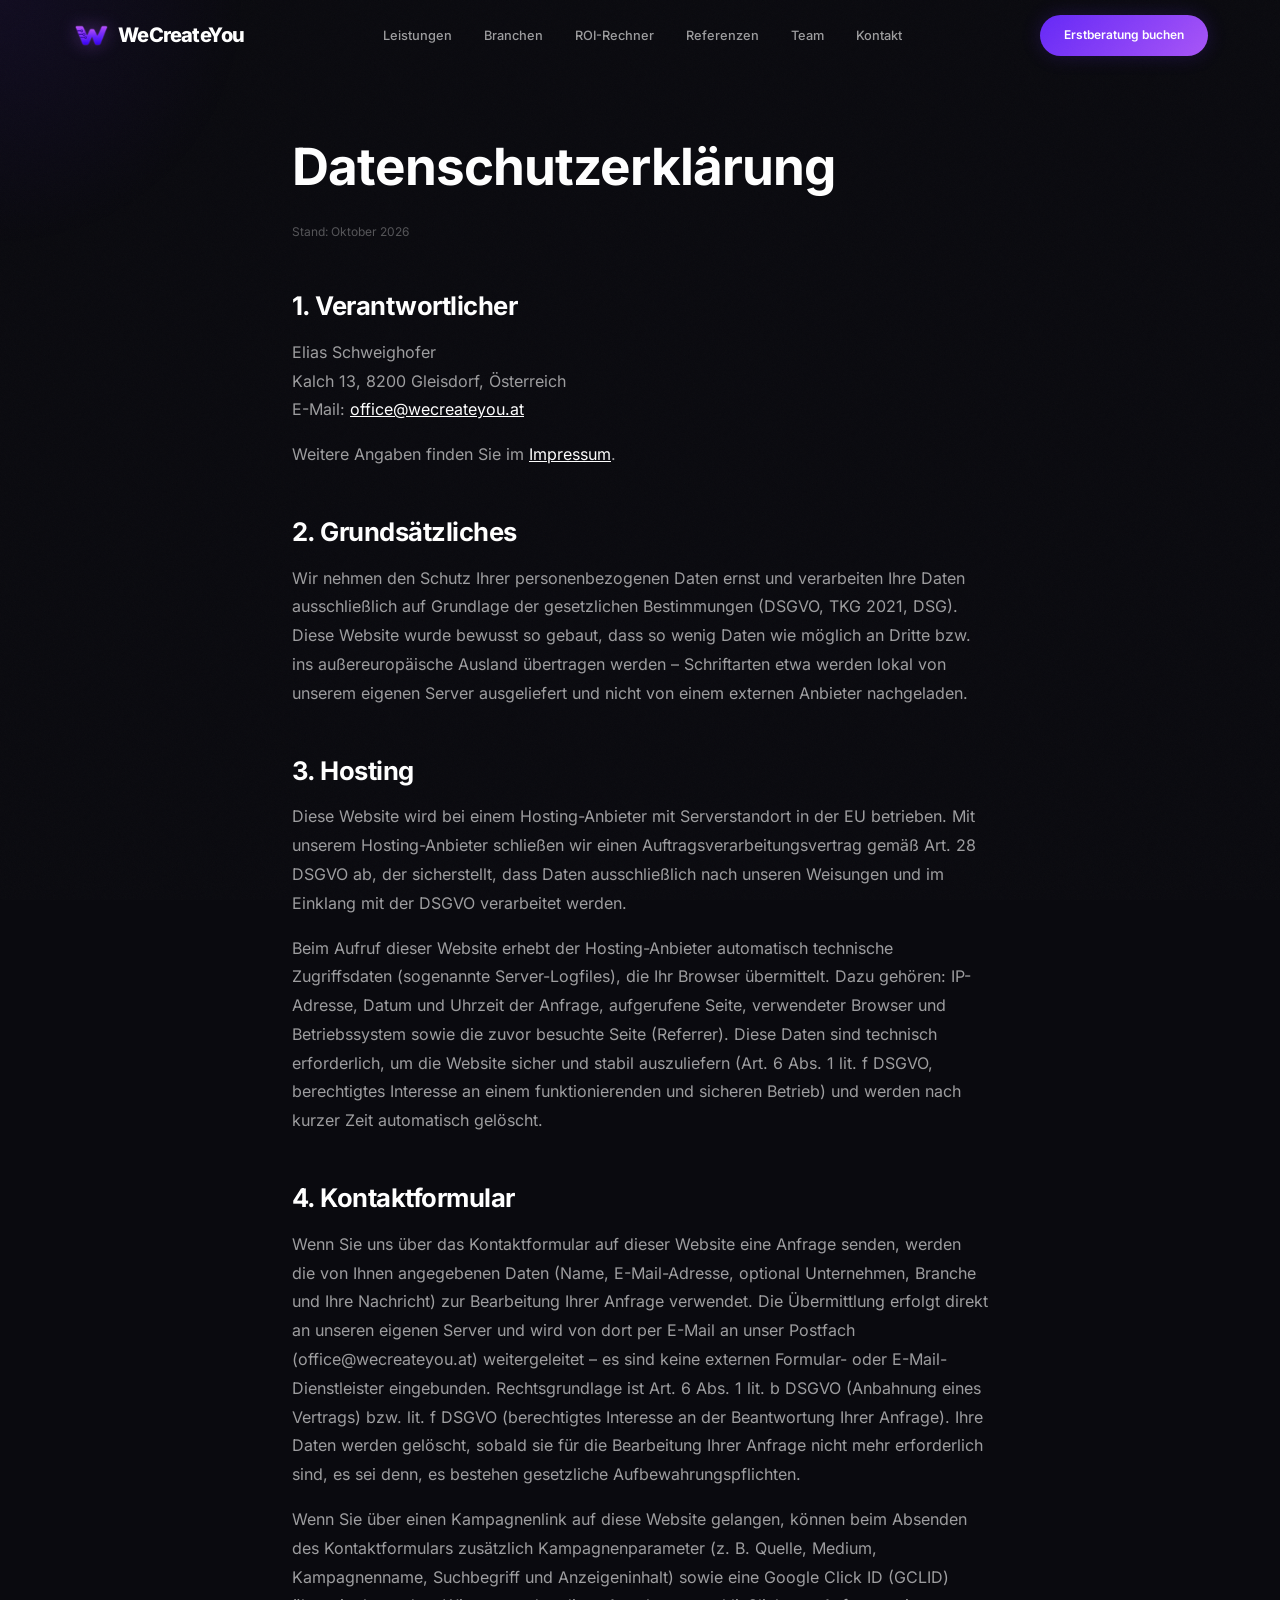
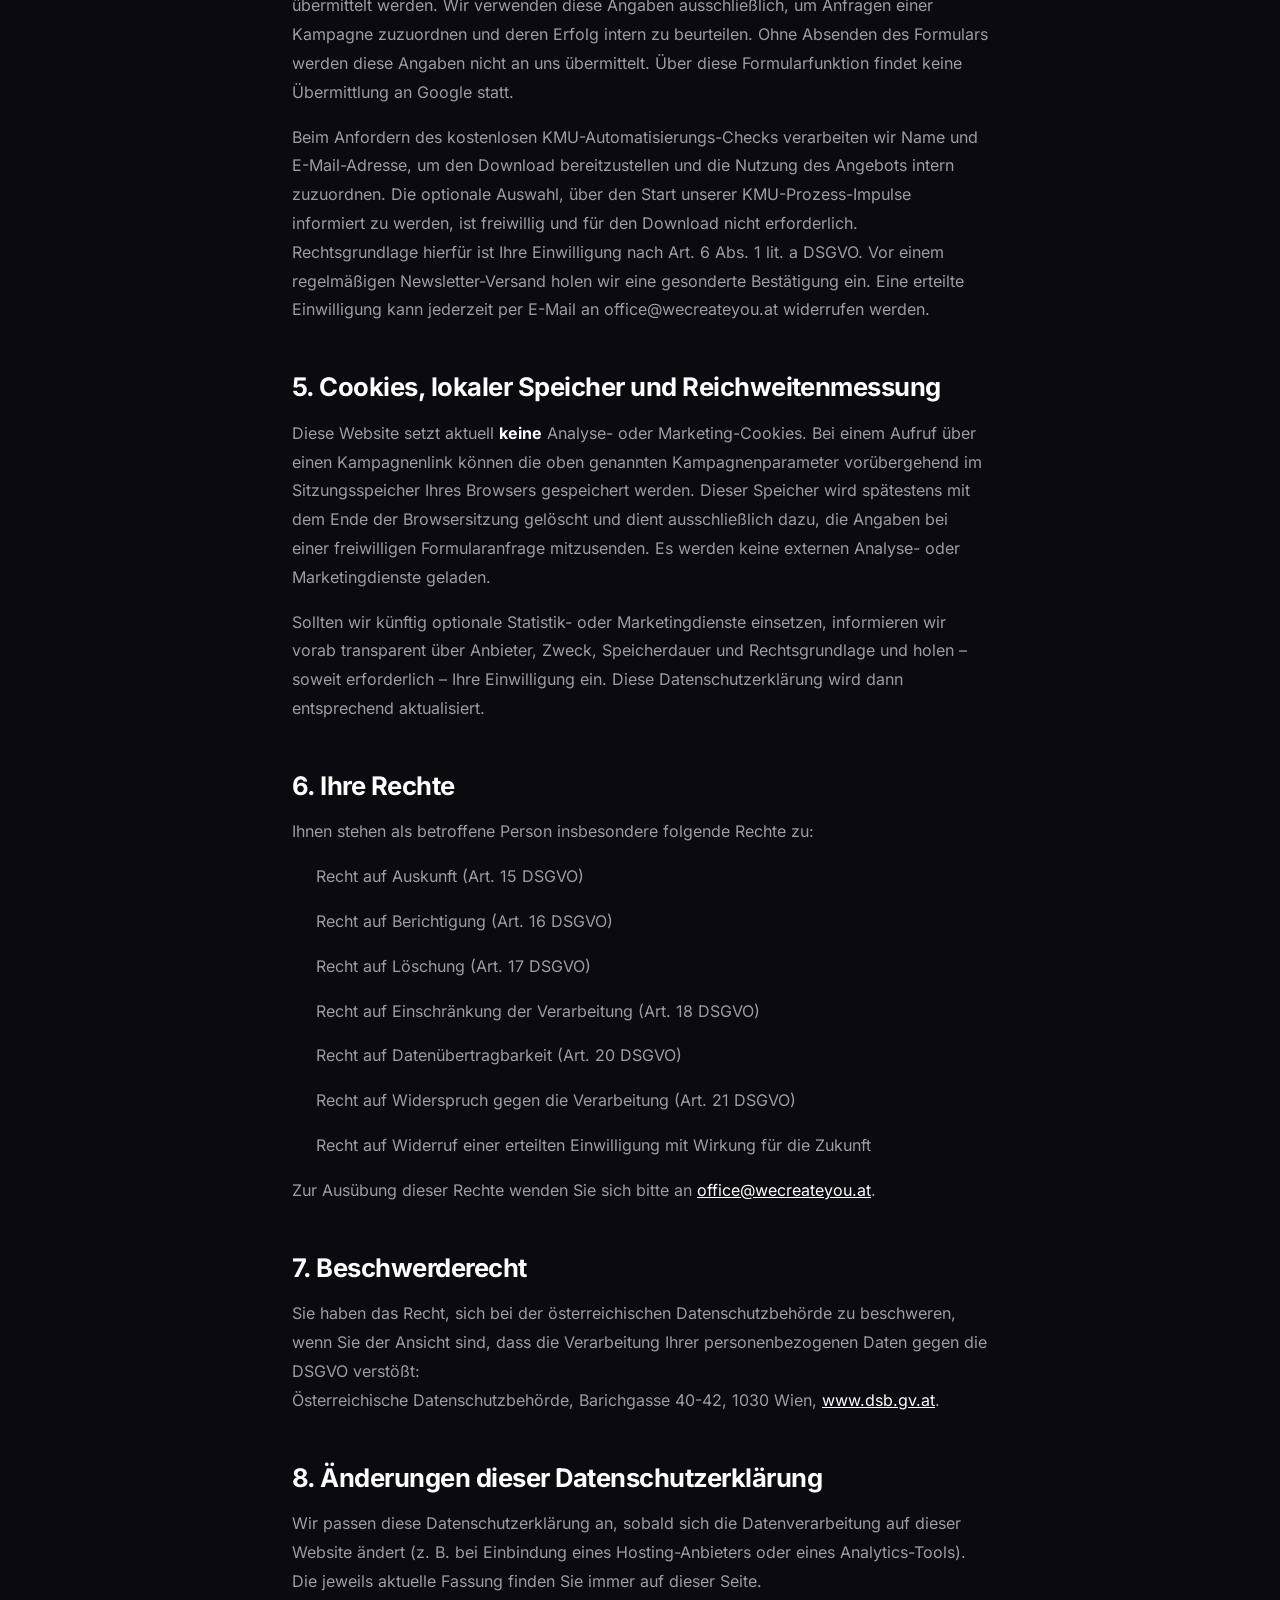
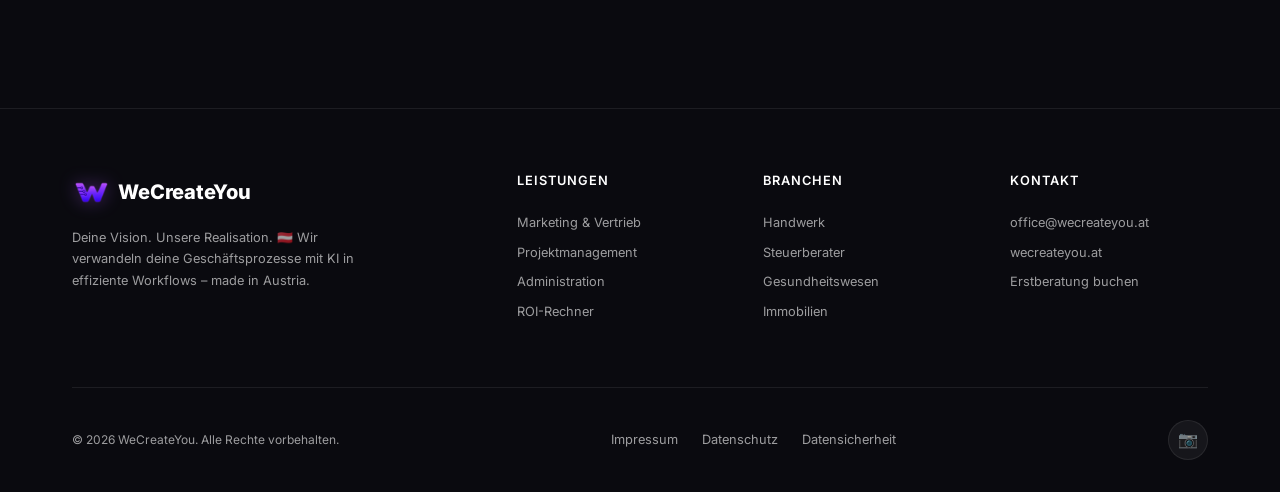
==== commit de450477: "Add conversion-focused landing page lead magnet" ====
--- a/datenschutz.html
+++ b/datenschutz.html
@@ -110,6 +110,14 @@
           einer Kampagne zuzuordnen und deren Erfolg intern zu beurteilen. Ohne Absenden des Formulars werden diese
           Angaben nicht an uns übermittelt. Über diese Formularfunktion findet keine Übermittlung an Google statt.
         </p>
+        <p>
+          Beim Anfordern des kostenlosen KMU-Automatisierungs-Checks verarbeiten wir Name und E-Mail-Adresse, um den
+          Download bereitzustellen und die Nutzung des Angebots intern zuzuordnen. Die optionale Auswahl, über den
+          Start unserer KMU-Prozess-Impulse informiert zu werden, ist freiwillig und für den Download nicht
+          erforderlich. Rechtsgrundlage hierfür ist Ihre Einwilligung nach Art. 6 Abs. 1 lit. a DSGVO. Vor einem
+          regelmäßigen Newsletter-Versand holen wir eine gesonderte Bestätigung ein. Eine erteilte Einwilligung kann
+          jederzeit per E-Mail an office@wecreateyou.at widerrufen werden.
+        </p>
 
         <h2 id="cookies">5. Cookies, lokaler Speicher und Reichweitenmessung</h2>
         <p>
--- a/css/style.css
+++ b/css/style.css
@@ -8000,6 +8000,51 @@
 .ads-problem h3 { margin: 3.5rem 0 0.8rem; font-size: 1.25rem; }
 .ads-problem p { color: rgba(255,255,255,0.52); font-size: 0.9rem; line-height: 1.65; }
 
+.ads-leadmagnet {
+  position: relative;
+  overflow: hidden;
+  background:
+    radial-gradient(circle at 12% 20%, rgba(124,58,237,0.22), transparent 32%),
+    linear-gradient(135deg, #10111a, #0a0b10 70%);
+}
+
+.ads-leadmagnet::before {
+  position: absolute;
+  inset: 0;
+  background-image: linear-gradient(rgba(255,255,255,0.025) 1px, transparent 1px), linear-gradient(90deg, rgba(255,255,255,0.025) 1px, transparent 1px);
+  background-size: 58px 58px;
+  content: "";
+  pointer-events: none;
+}
+
+.ads-leadmagnet__layout { position: relative; display: grid; grid-template-columns: minmax(0, 1.08fr) minmax(320px, 0.72fr); align-items: center; gap: clamp(3rem, 8vw, 8rem); }
+.ads-leadmagnet__content { max-width: 720px; }
+.ads-leadmagnet__content .section-title { margin: 1rem 0 1.2rem; }
+.ads-leadmagnet__content > p { max-width: 620px; color: rgba(255,255,255,0.58); line-height: 1.7; }
+.ads-leadmagnet__content > ul { display: grid; gap: 0.65rem; margin: 1.6rem 0 2rem; padding: 0; list-style: none; }
+.ads-leadmagnet__content > ul li { display: flex; align-items: center; gap: 0.85rem; color: rgba(255,255,255,0.78); }
+.ads-leadmagnet__content > ul span { display: grid; flex: 0 0 28px; width: 28px; height: 28px; place-items: center; border: 1px solid rgba(168,85,247,0.35); border-radius: 50%; color: #c4a7ff; font-size: 0.65rem; font-weight: 800; }
+
+.ads-download-form { padding: 1.25rem; border: 1px solid rgba(255,255,255,0.1); border-radius: 20px; background: rgba(255,255,255,0.045); backdrop-filter: blur(10px); }
+.ads-download-form__fields { display: grid; grid-template-columns: repeat(2, minmax(0, 1fr)); gap: 0.8rem; }
+.ads-download-form .contact-form__group { margin-bottom: 0.8rem; }
+.ads-download-form .contact-form__input { background: rgba(7,8,13,0.72); }
+.ads-download-form .contact-form__submit { width: 100%; justify-content: center; }
+.ads-download-form .contact-form__note { margin-top: 0.7rem; text-align: center; }
+
+.ads-newsletter-optin { display: flex; align-items: flex-start; gap: 0.7rem; margin: 0.15rem 0 1rem; color: rgba(255,255,255,0.54); font-size: 0.72rem; line-height: 1.45; cursor: pointer; }
+.ads-newsletter-optin input { width: 17px; height: 17px; margin: 1px 0 0; accent-color: #8b5cf6; }
+
+.ads-leadmagnet__preview { position: relative; min-height: 540px; perspective: 1000px; }
+.ads-leadmagnet__sheet { position: absolute; top: 2%; right: 0; width: min(100%, 390px); aspect-ratio: 0.707; padding: 2.2rem; border-radius: 7px; color: #11131a; background: #fff; box-shadow: 0 35px 90px rgba(0,0,0,0.45); transform: rotate(3deg); }
+.ads-leadmagnet__sheet--back { top: 8%; right: 8%; background: #ebe8f8; transform: rotate(-5deg); }
+.ads-leadmagnet__sheet small { color: #7c3aed; font-size: 0.62rem; font-weight: 900; letter-spacing: 0.08em; }
+.ads-leadmagnet__sheet strong { display: block; margin-top: 1rem; font-size: clamp(1.7rem, 3vw, 2.7rem); line-height: 1.02; letter-spacing: -0.05em; }
+.ads-leadmagnet__lines { display: grid; gap: 0.75rem; margin-top: 2.1rem; }
+.ads-leadmagnet__lines i { display: block; height: 38px; border: 1px solid #e3e5eb; border-radius: 7px; background: linear-gradient(90deg, #f5f2ff 40px, transparent 40px); }
+.ads-leadmagnet__sheet b { position: absolute; right: 2rem; bottom: 2rem; padding: 0.75rem 1rem; border: 2px solid #7c3aed; border-radius: 8px; color: #7c3aed; }
+.ads-leadmagnet__badge { position: absolute; right: -12px; bottom: 9%; padding: 0.65rem 0.9rem; border: 1px solid rgba(255,255,255,0.14); border-radius: 999px; color: #fff; background: rgba(13,14,22,0.92); box-shadow: 0 12px 30px rgba(0,0,0,0.3); font-size: 0.7rem; font-weight: 800; }
+
 .ads-cases {
   position: relative;
   overflow: hidden;
@@ -8043,9 +8088,10 @@
 
 .ads-case__copy > span { color: #a78bfa; font-size: 0.7rem; font-weight: 800; letter-spacing: 0.1em; text-transform: uppercase; }
 .ads-case__copy h3 { margin: 0.7rem 0 1rem; font-size: clamp(2rem, 4vw, 3.7rem); line-height: 0.98; letter-spacing: -0.05em; }
-.ads-case__copy p { color: rgba(255,255,255,0.58); line-height: 1.7; }
-.ads-case__copy ul { display: flex; flex-wrap: wrap; gap: 0.45rem; margin: 1.4rem 0; padding: 0; list-style: none; }
-.ads-case__copy li { padding: 0.4rem 0.65rem; border: 1px solid rgba(255,255,255,0.1); border-radius: 999px; color: rgba(255,255,255,0.68); font-size: 0.72rem; }
+.ads-case__story { display: grid; gap: 0.75rem; margin: 0.5rem 0 1.5rem; }
+.ads-case__story > div { display: grid; grid-template-columns: 92px 1fr; gap: 0.9rem; padding-top: 0.75rem; border-top: 1px solid rgba(255,255,255,0.08); }
+.ads-case__story b { color: rgba(255,255,255,0.88); font-size: 0.68rem; letter-spacing: 0.08em; text-transform: uppercase; }
+.ads-case__story p { margin: 0; color: rgba(255,255,255,0.58); font-size: 0.86rem; line-height: 1.55; }
 .ads-case__copy a { width: fit-content; margin-top: auto; color: #c4a7ff; font-weight: 800; text-decoration: none; }
 
 .ads-case__visual {
@@ -8109,6 +8155,8 @@
   .ads-hero__content { max-width: 800px; }
   .ads-lead-card { max-width: 700px; }
   .ads-problem-grid { grid-template-columns: repeat(2, 1fr); }
+  .ads-leadmagnet__layout { grid-template-columns: 1fr; }
+  .ads-leadmagnet__preview { width: min(100%, 460px); min-height: 580px; margin: 0 auto; }
   .ads-process__steps { grid-template-columns: repeat(2, 1fr); }
   .ads-case { grid-template-columns: 58px 1fr; }
   .ads-case__visual { grid-column: 1 / -1; min-height: 300px; }
@@ -8132,8 +8180,14 @@
   .ads-problem-grid,
   .ads-process__steps { grid-template-columns: 1fr; }
   .ads-problem { min-height: 220px; }
+  .ads-download-form__fields { grid-template-columns: 1fr; gap: 0; }
+  .ads-leadmagnet__preview { min-height: 460px; }
+  .ads-leadmagnet__sheet { right: 4%; width: 88%; padding: 1.5rem; }
+  .ads-leadmagnet__sheet--back { right: 9%; }
+  .ads-leadmagnet__badge { right: 0; }
   .ads-case { grid-template-columns: 46px 1fr; }
   .ads-case__copy { padding: 2rem 1.35rem; }
+  .ads-case__story > div { grid-template-columns: 1fr; gap: 0.35rem; }
   .ads-case__visual { min-height: 260px; }
   .ads-footer { padding-bottom: 5.5rem; }
   .ads-footer .container { align-items: flex-start; flex-direction: column; }
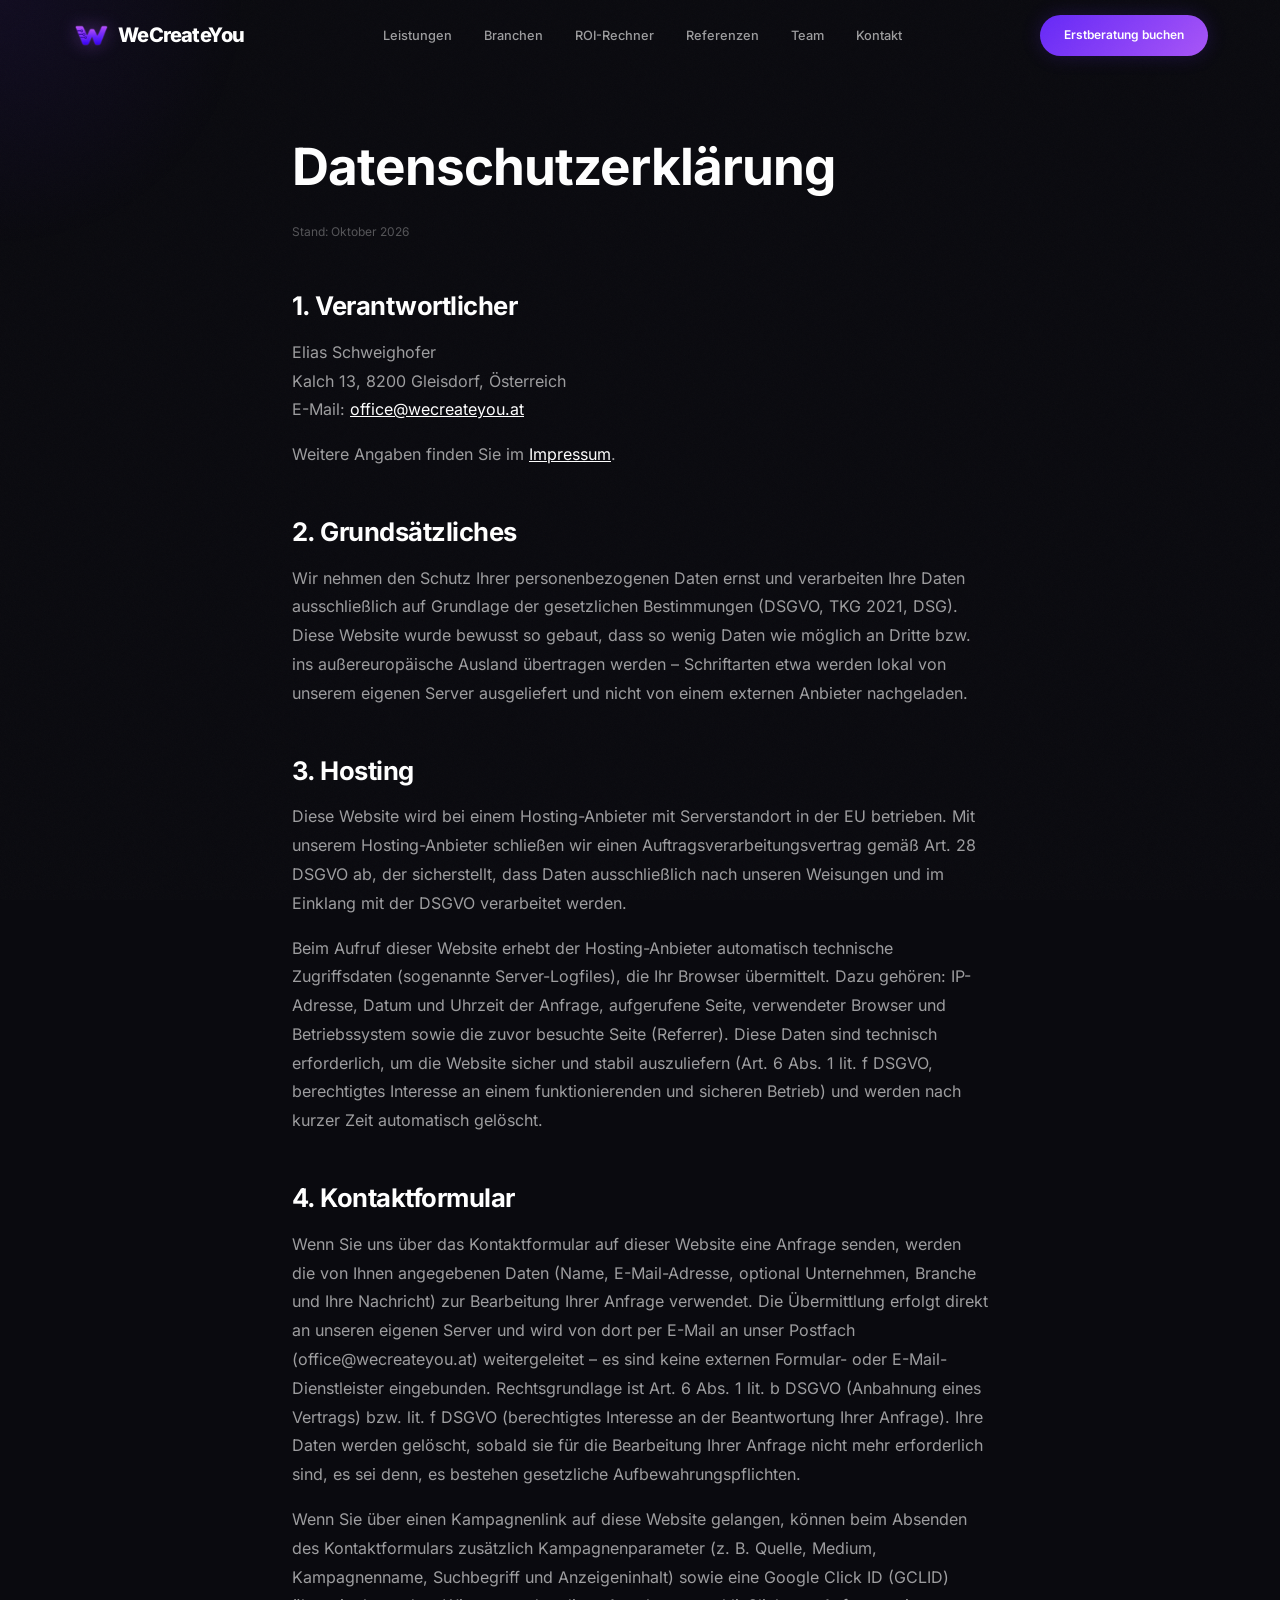
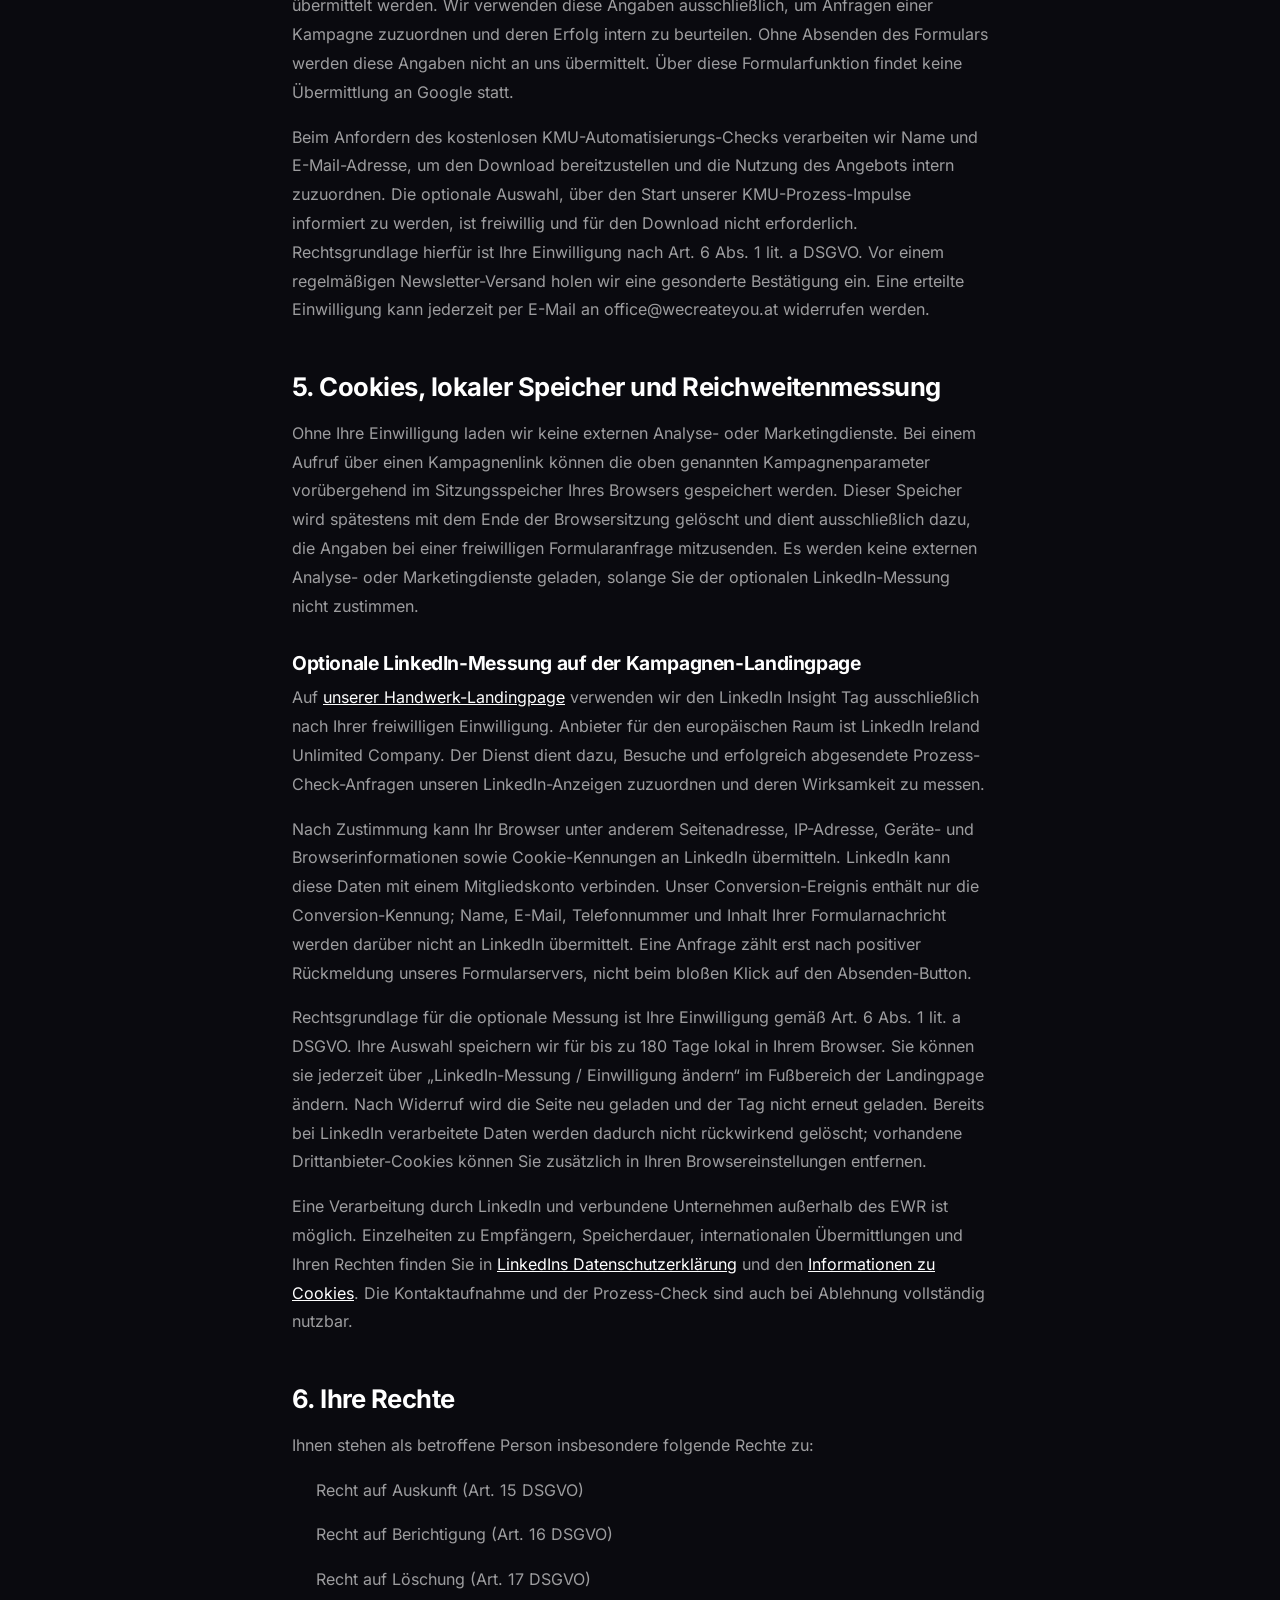
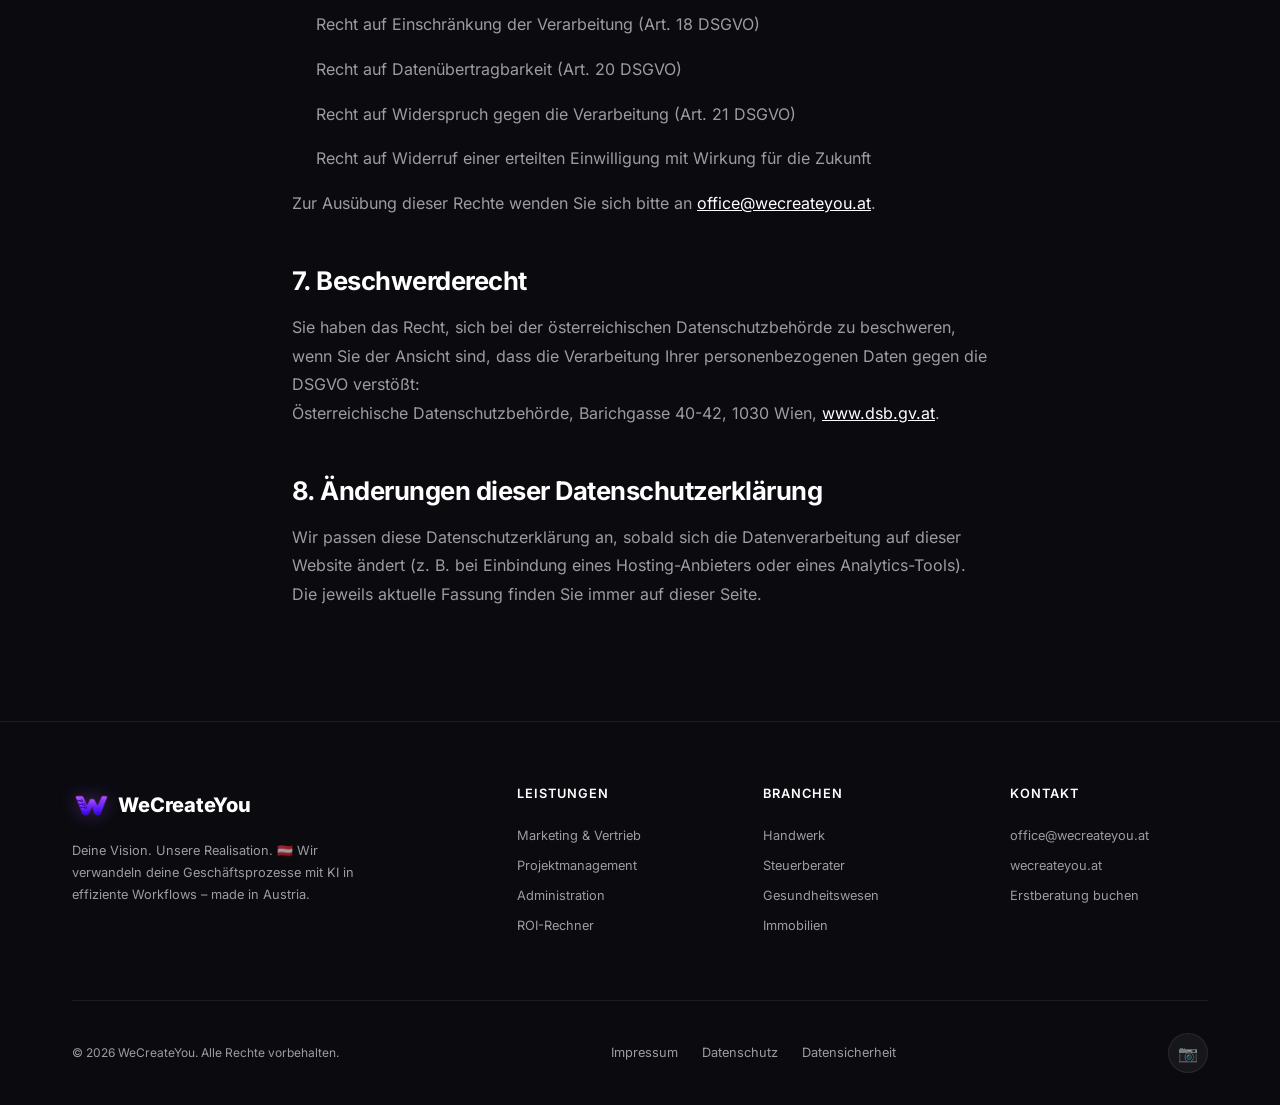
==== commit 771e6f7d: "Measure successful process checks with consent-gated LinkedIn conversion" ====
--- a/datenschutz.html
+++ b/datenschutz.html
@@ -121,17 +121,32 @@
 
         <h2 id="cookies">5. Cookies, lokaler Speicher und Reichweitenmessung</h2>
         <p>
-          Diese Website setzt aktuell <strong>keine</strong> Analyse- oder Marketing-Cookies. Bei einem Aufruf über
+          Ohne Ihre Einwilligung laden wir keine externen Analyse- oder Marketingdienste. Bei einem Aufruf über
           einen Kampagnenlink können die oben genannten Kampagnenparameter vorübergehend im Sitzungsspeicher Ihres
           Browsers gespeichert werden. Dieser Speicher wird spätestens mit dem Ende der Browsersitzung gelöscht und
           dient ausschließlich dazu, die Angaben bei einer freiwilligen Formularanfrage mitzusenden. Es werden keine
-          externen Analyse- oder Marketingdienste geladen.
-        </p>
-        <p>
-          Sollten wir künftig optionale Statistik- oder Marketingdienste einsetzen, informieren wir vorab transparent
-          über Anbieter, Zweck, Speicherdauer und Rechtsgrundlage und holen – soweit erforderlich – Ihre Einwilligung
-          ein. Diese Datenschutzerklärung wird dann entsprechend aktualisiert.
-        </p>
+          externen Analyse- oder Marketingdienste geladen, solange Sie der optionalen LinkedIn-Messung nicht zustimmen.
+        </p>
+        <h3 id="linkedin">Optionale LinkedIn-Messung auf der Kampagnen-Landingpage</h3>
+        <p>Auf <a href="/landingpage">unserer Handwerk-Landingpage</a> verwenden wir den LinkedIn Insight Tag
+          ausschließlich nach Ihrer freiwilligen Einwilligung. Anbieter für den europäischen Raum ist LinkedIn Ireland
+          Unlimited Company. Der Dienst dient dazu, Besuche und erfolgreich abgesendete Prozess-Check-Anfragen
+          unseren LinkedIn-Anzeigen zuzuordnen und deren Wirksamkeit zu messen.</p>
+        <p>Nach Zustimmung kann Ihr Browser unter anderem Seitenadresse, IP-Adresse, Geräte- und Browserinformationen
+          sowie Cookie-Kennungen an LinkedIn übermitteln. LinkedIn kann diese Daten mit einem Mitgliedskonto verbinden.
+          Unser Conversion-Ereignis enthält nur die Conversion-Kennung; Name, E-Mail, Telefonnummer und Inhalt Ihrer
+          Formularnachricht werden darüber nicht an LinkedIn übermittelt. Eine Anfrage zählt erst nach positiver
+          Rückmeldung unseres Formularservers, nicht beim bloßen Klick auf den Absenden-Button.</p>
+        <p>Rechtsgrundlage für die optionale Messung ist Ihre Einwilligung gemäß Art. 6 Abs. 1 lit. a DSGVO.
+          Ihre Auswahl speichern wir für bis zu 180 Tage lokal in Ihrem Browser. Sie können sie jederzeit über
+          „LinkedIn-Messung / Einwilligung ändern“ im Fußbereich der Landingpage ändern. Nach Widerruf wird die Seite
+          neu geladen und der Tag nicht erneut geladen. Bereits bei LinkedIn verarbeitete Daten werden dadurch nicht
+          rückwirkend gelöscht; vorhandene Drittanbieter-Cookies können Sie zusätzlich in Ihren Browsereinstellungen entfernen.</p>
+        <p>Eine Verarbeitung durch LinkedIn und verbundene Unternehmen außerhalb des EWR ist möglich.
+          Einzelheiten zu Empfängern, Speicherdauer, internationalen Übermittlungen und Ihren Rechten finden Sie in
+          <a href="https://www.linkedin.com/legal/privacy-policy" target="_blank" rel="noopener noreferrer">LinkedIns Datenschutzerklärung</a>
+          und den <a href="https://www.linkedin.com/legal/cookie-policy" target="_blank" rel="noopener noreferrer">Informationen zu Cookies</a>.
+          Die Kontaktaufnahme und der Prozess-Check sind auch bei Ablehnung vollständig nutzbar.</p>
 
         <h2>6. Ihre Rechte</h2>
         <p>Ihnen stehen als betroffene Person insbesondere folgende Rechte zu:</p>
--- a/css/style.css
+++ b/css/style.css
@@ -7784,7 +7784,7 @@
 }
 
 .ads-hero::after {
-  content: "10+H";
+  content: "8H";
   position: absolute;
   right: -0.04em;
   bottom: -0.2em;
@@ -7836,12 +7836,15 @@
 }
 
 .ads-hero h1 {
-  max-width: 800px;
+  max-width: 780px;
   margin: 1.5rem 0;
-  font-size: clamp(3.3rem, 6.7vw, 7rem);
-  line-height: 0.93;
-  letter-spacing: -0.07em;
-}
+  font-size: clamp(2.8rem, 4.15vw, 4.55rem);
+  line-height: 1.02;
+  letter-spacing: -0.05em;
+}
+
+.ads-hero h1 > span { display: block; }
+.ads-hero h1 > span + span { margin-top: 0.14em; }
 
 .ads-hero__lead {
   max-width: 710px;
@@ -7851,6 +7854,49 @@
 }
 
 .ads-hero__lead strong { color: #fff; }
+
+.ads-hero__trades {
+  display: flex;
+  flex-wrap: wrap;
+  gap: 0.5rem;
+  margin-top: 1rem;
+}
+
+.ads-hero__trades span {
+  padding: 0.42rem 0.62rem;
+  border: 1px solid rgba(196,167,255,0.2);
+  border-radius: 999px;
+  color: rgba(255,255,255,0.68);
+  background: rgba(124,58,237,0.08);
+  font-size: 0.67rem;
+  font-weight: 750;
+}
+
+.ads-hero__person {
+  display: flex;
+  align-items: center;
+  gap: 0.9rem;
+  width: fit-content;
+  margin-top: 1.35rem;
+  padding: 0.55rem 1rem 0.55rem 0.55rem;
+  border: 1px solid rgba(255,255,255,0.1);
+  border-radius: 18px;
+  background: rgba(255,255,255,0.035);
+}
+
+.ads-hero__person img {
+  width: 64px;
+  height: 64px;
+  flex: 0 0 auto;
+  border: 2px solid rgba(196,167,255,0.38);
+  border-radius: 15px;
+  object-fit: cover;
+}
+
+.ads-hero__person div { display: grid; gap: 0.08rem; }
+.ads-hero__person span { color: #c8a4ff; font-size: 0.61rem; font-weight: 800; letter-spacing: 0.08em; text-transform: uppercase; }
+.ads-hero__person strong { font-size: 0.95rem; }
+.ads-hero__person small { color: rgba(255,255,255,0.5); font-size: 0.72rem; }
 
 .ads-checks {
   display: grid;
@@ -7943,6 +7989,11 @@
 .ads-form .contact-form__textarea { min-height: 92px; }
 .ads-form .contact-form__submit { width: 100%; justify-content: center; }
 .ads-form .contact-form__note { text-align: center; font-size: 0.68rem; }
+.ads-funding-optin { display: flex; align-items: flex-start; gap: 0.75rem; padding: 0.85rem 0.9rem; border: 1px solid rgba(52,211,153,0.2); border-radius: 12px; background: rgba(52,211,153,0.055); cursor: pointer; }
+.ads-funding-optin input { flex: 0 0 auto; width: 17px; height: 17px; margin-top: 2px; accent-color: #34d399; }
+.ads-funding-optin span { display: grid; gap: 0.2rem; }
+.ads-funding-optin strong { color: rgba(255,255,255,0.88); font-size: 0.74rem; }
+.ads-funding-optin small { color: rgba(255,255,255,0.45); font-size: 0.64rem; line-height: 1.45; }
 .ads-honeypot { position: absolute; left: -9999px; width: 1px; height: 1px; overflow: hidden; }
 
 .ads-trust {
@@ -7968,6 +8019,75 @@
 .ads-trust strong { font-size: 0.9rem; }
 .ads-trust span { color: rgba(255,255,255,0.42); font-size: 0.72rem; }
 
+.ads-positioning {
+  position: relative;
+  overflow: hidden;
+  padding: clamp(4.5rem, 8vw, 8rem) 0;
+  border-bottom: 1px solid rgba(255,255,255,0.08);
+  background:
+    radial-gradient(circle at 86% 45%, rgba(124,58,237,0.2), transparent 28%),
+    #090a0f;
+}
+
+.ads-positioning::before {
+  position: absolute;
+  inset: 0;
+  opacity: 0.32;
+  background-image: linear-gradient(rgba(255,255,255,0.025) 1px, transparent 1px), linear-gradient(90deg, rgba(255,255,255,0.025) 1px, transparent 1px);
+  background-size: 56px 56px;
+  content: "";
+  pointer-events: none;
+}
+
+.ads-positioning__layout {
+  position: relative;
+  display: grid;
+  grid-template-columns: minmax(0, 0.9fr) minmax(460px, 1.1fr);
+  align-items: center;
+  gap: clamp(3rem, 7vw, 7rem);
+}
+
+.ads-positioning__copy h2 {
+  max-width: 680px;
+  margin: 1rem 0 1.2rem;
+  font-size: clamp(2.3rem, 4.1vw, 4.35rem);
+  line-height: 1.02;
+  letter-spacing: -0.05em;
+}
+
+.ads-positioning__copy h2 > span { display: block; }
+.ads-positioning__copy h2 > span + span { margin-top: 0.12em; }
+
+.ads-positioning__copy > p {
+  max-width: 680px;
+  margin-bottom: 1.8rem;
+  color: rgba(255,255,255,0.6);
+  line-height: 1.75;
+}
+
+.ads-positioning__flow {
+  display: grid;
+  grid-template-columns: 1fr auto 1fr auto 1fr auto 1fr;
+  align-items: center;
+  gap: 0.55rem;
+}
+
+.ads-positioning__flow > div {
+  display: grid;
+  align-content: center;
+  min-height: 155px;
+  padding: 1rem;
+  border: 1px solid rgba(255,255,255,0.1);
+  border-radius: 18px;
+  background: rgba(255,255,255,0.04);
+  box-shadow: inset 0 1px 0 rgba(255,255,255,0.035);
+}
+
+.ads-positioning__flow small { color: #a78bfa; font-size: 0.62rem; font-weight: 900; letter-spacing: 0.1em; }
+.ads-positioning__flow strong { margin: 1.5rem 0 0.35rem; color: #fff; font-size: 0.88rem; }
+.ads-positioning__flow span { color: rgba(255,255,255,0.42); font-size: 0.68rem; line-height: 1.45; }
+.ads-positioning__flow > i { color: #8b5cf6; font-size: 1rem; font-style: normal; }
+
 .ads-section-head {
   max-width: 850px;
   margin-bottom: clamp(2.5rem, 6vw, 5rem);
@@ -7982,6 +8102,31 @@
     #090a0f;
 }
 
+.ads-regional { padding: clamp(4.5rem, 7vw, 7rem) 0; }
+.ads-regional .regional-trust__layout { grid-template-columns: minmax(0, 1.08fr) minmax(340px, 0.58fr); align-items: start; }
+.ads-regional .regional-trust__frame { aspect-ratio: 4 / 5; }
+.ads-regional .regional-trust__visual { position: sticky; top: 110px; }
+.ads-regional .section-title { max-width: 660px; font-size: clamp(2.45rem, 3.65vw, 4.1rem); line-height: 1.04; letter-spacing: -0.045em; }
+.ads-regional .section-title > span { display: block; }
+.ads-regional .section-title > span + span { margin-top: 0.12em; }
+
+.ads-regional__funding { position: relative; margin-top: clamp(2rem, 4vw, 3rem); padding: clamp(1.4rem, 2.5vw, 2rem); overflow: hidden; border: 1px solid rgba(167,139,250,0.22); border-radius: 22px; background: linear-gradient(135deg, rgba(124,58,237,0.11), rgba(255,255,255,0.035)); box-shadow: inset 0 1px rgba(255,255,255,0.055), 0 22px 60px rgba(0,0,0,0.18); }
+.ads-regional__funding::after { position: absolute; right: -70px; bottom: -100px; width: 240px; height: 240px; border-radius: 50%; background: rgba(52,211,153,0.08); filter: blur(55px); content: ""; pointer-events: none; }
+.ads-regional__funding-kicker { display: inline-flex; align-items: center; gap: 0.55rem; color: #c4b5fd; font-size: 0.66rem; font-weight: 800; letter-spacing: 0.12em; text-transform: uppercase; }
+.ads-regional__funding-kicker i { width: 8px; height: 8px; border-radius: 50%; background: #34d399; box-shadow: 0 0 14px rgba(52,211,153,0.75); }
+.ads-regional__funding h3 { max-width: 700px; margin: 0.8rem 0 0.9rem; font-size: clamp(1.55rem, 2.4vw, 2.25rem); line-height: 1.08; letter-spacing: -0.035em; }
+.ads-regional__funding > p { max-width: 760px; color: rgba(255,255,255,0.58); font-size: 0.9rem; line-height: 1.65; }
+.ads-regional__funding > p strong { color: #fff; }
+.ads-funding__facts { display: grid; grid-template-columns: repeat(3, minmax(0, 1fr)); max-width: 820px; margin: 1.6rem 0; border-top: 1px solid rgba(255,255,255,0.1); border-bottom: 1px solid rgba(255,255,255,0.1); }
+.ads-funding__facts > div { display: grid; gap: 0.25rem; padding: 1rem 1rem 1rem 0; }
+.ads-funding__facts > div + div { padding-left: 1.25rem; border-left: 1px solid rgba(255,255,255,0.1); }
+.ads-funding__facts strong { color: #7ee8bd; font-size: clamp(1.25rem, 2vw, 1.8rem); line-height: 1; }
+.ads-funding__facts span { color: rgba(255,255,255,0.45); font-size: 0.68rem; font-weight: 700; }
+.ads-funding__actions { display: flex; flex-wrap: wrap; align-items: center; gap: 1rem 1.4rem; }
+.ads-funding__source { color: rgba(255,255,255,0.65); font-size: 0.76rem; font-weight: 700; text-decoration: underline; text-decoration-color: rgba(167,139,250,0.55); text-underline-offset: 4px; }
+.ads-funding__source:hover { color: #fff; }
+.ads-funding__note { display: block; max-width: 900px; margin-top: 1.1rem; color: rgba(255,255,255,0.34); font-size: 0.62rem; line-height: 1.55; }
+
 .ads-problem-grid {
   display: grid;
   grid-template-columns: repeat(4, 1fr);
@@ -7989,7 +8134,7 @@
 }
 
 .ads-problem {
-  min-height: 260px;
+  min-height: 215px;
   padding: 1.6rem;
   border: 1px solid rgba(255,255,255,0.09);
   border-radius: 20px;
@@ -7997,7 +8142,7 @@
 }
 
 .ads-problem b { color: #a78bfa; font-size: 0.7rem; letter-spacing: 0.12em; }
-.ads-problem h3 { margin: 3.5rem 0 0.8rem; font-size: 1.25rem; }
+.ads-problem h3 { margin: 2.4rem 0 0.8rem; font-size: 1.25rem; }
 .ads-problem p { color: rgba(255,255,255,0.52); font-size: 0.9rem; line-height: 1.65; }
 
 .ads-leadmagnet {
@@ -8027,6 +8172,7 @@
 
 .ads-download-form { padding: 1.25rem; border: 1px solid rgba(255,255,255,0.1); border-radius: 20px; background: rgba(255,255,255,0.045); backdrop-filter: blur(10px); }
 .ads-download-form__fields { display: grid; grid-template-columns: repeat(2, minmax(0, 1fr)); gap: 0.8rem; }
+.ads-download-form__phone { grid-column: 1 / -1; }
 .ads-download-form .contact-form__group { margin-bottom: 0.8rem; }
 .ads-download-form .contact-form__input { background: rgba(7,8,13,0.72); }
 .ads-download-form .contact-form__submit { width: 100%; justify-content: center; }
@@ -8049,30 +8195,65 @@
   position: relative;
   overflow: hidden;
   background:
-    linear-gradient(rgba(255,255,255,0.025) 1px, transparent 1px),
-    linear-gradient(90deg, rgba(255,255,255,0.025) 1px, transparent 1px),
-    #0c0d13;
-  background-size: 58px 58px, 58px 58px, auto;
-}
-
-.ads-case-list { display: grid; gap: 1.25rem; }
+    radial-gradient(circle at 7% 8%, rgba(124,58,237,0.1), transparent 25%),
+    linear-gradient(180deg, #fbfaff, #f3effa);
+}
+
+.ads-cases::before,
+.ads-cases::after {
+  position: absolute;
+  right: 0;
+  left: 0;
+  z-index: 0;
+  height: clamp(110px, 13vw, 190px);
+  content: "";
+  pointer-events: none;
+}
+
+.ads-cases::before {
+  top: 0;
+  background: linear-gradient(180deg, #090a0f 0%, #21172f 10%, rgba(124,58,237,0.16) 52%, transparent 100%);
+}
+
+.ads-cases::after {
+  bottom: 0;
+  background: linear-gradient(180deg, transparent 0%, rgba(124,58,237,0.15) 48%, #17121f 90%, #0d0e14 100%);
+}
+
+.ads-cases > .container { position: relative; z-index: 1; }
+
+.ads-cases .section-label { color: #7134d6; }
+.ads-cases .section-label::before { background: #8b5cf6; }
+.ads-cases .section-title { max-width: 1050px; color: #0c2342; }
+.ads-cases .text-gradient { background: linear-gradient(90deg, #6d28d9, #d946ef); -webkit-background-clip: text; background-clip: text; color: transparent; }
+.ads-cases .ads-section-head > p { max-width: 700px; color: #5d6774; }
+
+.ads-case-list { display: grid; gap: clamp(2rem, 5vw, 4.5rem); }
 
 .ads-case {
-  display: grid;
-  grid-template-columns: 70px minmax(0, 1fr) minmax(280px, 0.72fr);
-  align-items: stretch;
-  min-height: 380px;
+  position: relative;
+  display: grid;
+  grid-template-columns: minmax(360px, 0.88fr) minmax(0, 1.12fr);
+  min-width: 0;
   overflow: hidden;
-  border: 1px solid rgba(255,255,255,0.1);
-  border-radius: 28px;
-  background: #12131b;
-}
+  border: 1px solid #e4e0d8;
+  border-radius: 26px;
+  background: #fff;
+  box-shadow: 0 24px 70px rgba(20,34,53,0.1);
+  transition: transform 0.35s var(--ease-out), border-color 0.35s ease, box-shadow 0.35s ease;
+}
+
+.ads-case:hover { transform: translateY(-6px); border-color: rgba(124,58,237,0.3); box-shadow: 0 34px 90px rgba(76,29,149,0.15); }
 
 .ads-case__number {
-  display: grid;
-  place-items: start center;
-  padding-top: 2rem;
-  border-right: 1px solid rgba(255,255,255,0.08);
+  position: absolute;
+  z-index: 2;
+  top: 1.2rem;
+  left: 1.2rem;
+  padding: 0.45rem 0.55rem;
+  border: 1px solid rgba(255,255,255,0.14);
+  border-radius: 999px;
+  background: rgba(9,10,15,0.72);
   color: rgba(255,255,255,0.3);
   font-size: 0.7rem;
   font-weight: 800;
@@ -8083,41 +8264,101 @@
   display: flex;
   flex-direction: column;
   justify-content: center;
+  padding: clamp(2rem, 4vw, 4.5rem);
+}
+
+.ads-case__copy > span { color: #7134d6; font-size: 0.7rem; font-weight: 800; letter-spacing: 0.1em; text-transform: uppercase; }
+.ads-case__copy h3 { margin: 0.75rem 0 1.5rem; color: #0c2342; font-size: clamp(2.4rem, 4vw, 4.4rem); line-height: 0.94; letter-spacing: -0.055em; }
+.ads-case__intro { margin: -0.25rem 0 1.8rem; color: #354458; font-size: clamp(1rem, 1.5vw, 1.15rem); font-weight: 600; line-height: 1.65; }
+.ads-case__impact { display: flex; flex-wrap: wrap; gap: 0.45rem; margin: 0 0 1rem; }
+.ads-case__impact strong { padding: 0.4rem 0.58rem; border: 1px solid rgba(168,85,247,0.26); border-radius: 999px; color: #d8c4ff; background: rgba(124,58,237,0.1); font-size: 0.64rem; letter-spacing: 0.035em; }
+.ads-case__summary { margin: 0; color: rgba(255,255,255,0.58); font-size: 0.88rem; line-height: 1.65; }
+.ads-case__story { display: grid; gap: 1.2rem; margin: 0 0 1.8rem; }
+.ads-case__story > div { padding-top: 1rem; border-top: 1px solid #e9e5de; }
+.ads-case__story b { display: table; margin-bottom: 0.55rem; padding: 0.3rem 0.48rem; border-left: 2px solid #8b5cf6; color: #0c2342; background: linear-gradient(90deg, rgba(139,92,246,0.16), transparent); font-size: 0.7rem; letter-spacing: 0.08em; text-transform: uppercase; }
+.ads-case__story p { margin: 0; color: #4e5b6a; font-size: 0.95rem; line-height: 1.65; }
+.ads-case__copy a { width: fit-content; margin-top: 1.5rem; padding: 0.82rem 1.05rem; border-radius: 999px; color: #fff; background: linear-gradient(135deg, #6528f7, #a855f7); box-shadow: 0 10px 24px rgba(101,40,247,0.18); font-size: 0.82rem; font-weight: 800; text-decoration: none; }
+.ads-case__copy a:hover { background: linear-gradient(135deg, #5520dc, #963de1); }
+
+.ads-case__results { display: grid; grid-template-columns: repeat(2, minmax(0, 1fr)); border-top: 1px solid #e7e2da; border-bottom: 1px solid #e7e2da; }
+.ads-case__results > div { display: grid; gap: 0.2rem; padding: 1.2rem 1rem 1.2rem 0; }
+.ads-case__results > div + div { padding-left: 1.4rem; border-left: 1px solid #e7e2da; }
+.ads-case__results strong { color: #7c3aed; font-size: clamp(1.45rem, 2.7vw, 2.6rem); line-height: 1; letter-spacing: -0.04em; }
+.ads-case__results span { color: #66707c; font-size: 0.72rem; font-weight: 700; }
+.ads-case__results--three { grid-template-columns: repeat(3, minmax(0, 1fr)); }
+.ads-case__results--three > div { padding-right: 0.7rem; }
+.ads-case__results--three > div + div { padding-left: 0.9rem; }
+.ads-case__results--three strong { font-size: clamp(1.2rem, 2.2vw, 2rem); }
+
+.ads-case__transfer { margin-top: 1.5rem; padding: 1.15rem 1.2rem; border: 1px solid rgba(124,58,237,0.18); border-radius: 14px; background: linear-gradient(135deg, rgba(124,58,237,0.08), rgba(217,70,239,0.05)); }
+.ads-case__transfer b { display: block; margin-bottom: 0.35rem; color: #6d28d9; font-size: 0.72rem; letter-spacing: 0.07em; text-transform: uppercase; }
+.ads-case__transfer p { margin: 0; color: #4e5b6a; font-size: 0.87rem; line-height: 1.6; }
+
+.ads-case__visual {
+  position: relative;
+  display: flex;
+  flex-direction: column;
+  align-items: center;
+  justify-content: center;
+  gap: 1rem;
+  min-height: 100%;
   padding: clamp(2rem, 4vw, 4rem);
-}
-
-.ads-case__copy > span { color: #a78bfa; font-size: 0.7rem; font-weight: 800; letter-spacing: 0.1em; text-transform: uppercase; }
-.ads-case__copy h3 { margin: 0.7rem 0 1rem; font-size: clamp(2rem, 4vw, 3.7rem); line-height: 0.98; letter-spacing: -0.05em; }
-.ads-case__story { display: grid; gap: 0.75rem; margin: 0.5rem 0 1.5rem; }
-.ads-case__story > div { display: grid; grid-template-columns: 92px 1fr; gap: 0.9rem; padding-top: 0.75rem; border-top: 1px solid rgba(255,255,255,0.08); }
-.ads-case__story b { color: rgba(255,255,255,0.88); font-size: 0.68rem; letter-spacing: 0.08em; text-transform: uppercase; }
-.ads-case__story p { margin: 0; color: rgba(255,255,255,0.58); font-size: 0.86rem; line-height: 1.55; }
-.ads-case__copy a { width: fit-content; margin-top: auto; color: #c4a7ff; font-weight: 800; text-decoration: none; }
-
-.ads-case__visual {
-  position: relative;
-  display: flex;
-  flex-direction: column;
-  align-items: center;
-  justify-content: center;
-  gap: 0.65rem;
-  padding: 2rem;
   text-align: center;
 }
 
-.ads-case__visual strong { font-size: clamp(2rem, 4vw, 4rem); }
-.ads-case__visual > span { font-size: 0.65rem; font-weight: 800; letter-spacing: 0.16em; }
-.ads-case__visual i { padding: 0.4rem 0.6rem; border: 1px solid rgba(255,255,255,0.15); border-radius: 999px; color: rgba(255,255,255,0.65); font-size: 0.65rem; font-style: normal; }
-.ads-case__visual--pn { background: radial-gradient(circle, rgba(196,215,67,0.2), transparent 45%), #0d1117; color: #c4d743; }
+.ads-case__visual::after {
+  position: absolute;
+  inset: 0;
+  border-right: 1px solid rgba(255,255,255,0.08);
+  background: linear-gradient(135deg, rgba(255,255,255,0.06), transparent 42%);
+  content: "";
+  pointer-events: none;
+}
+
+.ads-case__visual-label { position: absolute; z-index: 2; top: 1.2rem; right: 1.2rem; left: 4.7rem; padding: 0.7rem 1rem; border: 1px solid rgba(168,85,247,0.4); border-radius: 10px; color: #fff; background: rgba(8,9,14,0.78); font-size: 0.72rem; font-weight: 800; letter-spacing: 0.04em; text-align: left; }
+.ads-case__visual--pn { background: radial-gradient(circle at 50% 45%, rgba(196,215,67,0.2), transparent 42%), #0d1117; color: #c4d743; }
+.ads-case-dashboard { position: relative; z-index: 1; display: grid; width: min(100%, 380px); gap: 0.7rem; padding: 2rem; border: 1px solid rgba(196,215,67,0.22); border-radius: 24px; color: #c4d743; background: rgba(6,9,13,0.82); box-shadow: 0 24px 70px rgba(0,0,0,0.32); text-align: left; }
+.ads-case-dashboard > div { display: flex; align-items: baseline; justify-content: space-between; gap: 1rem; }
+.ads-case-dashboard strong { font-size: clamp(3rem, 6vw, 5.5rem); letter-spacing: -0.06em; }
+.ads-case-dashboard span { font-size: 0.68rem; font-weight: 900; letter-spacing: 0.16em; }
+.ads-case-pentanova-logo { width: 100%; height: auto; margin: 0.35rem 0 0.15rem; object-fit: contain; filter: drop-shadow(0 8px 20px rgba(255,255,255,0.08)); }
+.ads-case-dashboard .ads-case-dashboard__location { color: rgba(255,255,255,0.62); font-size: 0.62rem; letter-spacing: 0.18em; }
+.ads-case-dashboard small { color: rgba(255,255,255,0.55); font-size: 0.62rem; letter-spacing: 0.12em; }
+.ads-case-dashboard .ads-case-dashboard__row { padding: 0.78rem 0.85rem; border: 1px solid rgba(255,255,255,0.08); border-radius: 10px; background: linear-gradient(90deg, rgba(196,215,67,0.11), rgba(255,255,255,0.025)); }
+.ads-case-dashboard .ads-case-dashboard__row span { color: rgba(255,255,255,0.66); font-size: 0.6rem; letter-spacing: 0.08em; }
+.ads-case-dashboard .ads-case-dashboard__row strong { color: #c4d743; font-size: 0.68rem; letter-spacing: 0.08em; }
+.ads-case-dashboard i { display: block; height: 46px; border: 1px solid rgba(255,255,255,0.08); border-radius: 10px; background: linear-gradient(90deg, rgba(196,215,67,0.18) 62%, rgba(255,255,255,0.035) 62%); }
+.ads-case-dashboard i:nth-of-type(2) { background: linear-gradient(90deg, rgba(196,215,67,0.18) 82%, rgba(255,255,255,0.035) 82%); }
+.ads-case-dashboard i:nth-of-type(3) { background: linear-gradient(90deg, rgba(196,215,67,0.18) 48%, rgba(255,255,255,0.035) 48%); }
+.ads-case-dashboard b { width: fit-content; padding: 0.45rem 0.7rem; border-radius: 999px; color: #c4d743; background: rgba(196,215,67,0.1); font-size: 0.65rem; }
+.ads-case-pipeline { position: relative; z-index: 1; display: flex; flex-wrap: wrap; align-items: center; justify-content: center; gap: 0.4rem; width: min(100%, 420px); padding: 0.75rem; border: 1px solid rgba(196,215,67,0.18); border-radius: 14px; background: rgba(6,9,13,0.78); }
+.ads-case-pipeline span { padding: 0.42rem 0.52rem; border-radius: 7px; color: #e8efb0; background: rgba(196,215,67,0.08); font-size: 0.58rem; font-weight: 800; }
+.ads-case-pipeline i { color: rgba(255,255,255,0.38); font-size: 0.68rem; font-style: normal; }
 .ads-case__visual--p4 { background: radial-gradient(circle, rgba(56,189,248,0.22), transparent 45%), #061d2a; color: #fff; }
 .ads-case__visual--p4 strong span { color: #38bdf8; }
-.ads-case__visual--cim { background: linear-gradient(145deg, #edf3f5, #cbdde4); }
-.ads-case__visual--cim img { width: min(76%, 260px); height: 180px; object-fit: contain; }
-.ads-case__visual--cim i { border-color: rgba(30,50,60,0.14); color: #34515e; background: rgba(255,255,255,0.45); }
-.ads-cases__more { display: flex; justify-content: center; margin-top: 2rem; }
+.ads-case__visual--cim { background: radial-gradient(circle at 50% 42%, rgba(255,255,255,0.9), transparent 38%), linear-gradient(145deg, #edf3f5, #bfd4dc); }
+.ads-case__visual--cim img { position: relative; z-index: 1; width: min(78%, 352px); height: auto; padding: 1.15rem 1.4rem; border: 1px solid rgba(38,61,71,0.08); border-radius: 18px; background: rgba(255,255,255,0.88); box-shadow: 0 22px 55px rgba(38,61,71,0.12); object-fit: contain; }
+.ads-case-flow { position: relative; z-index: 1; display: flex; flex-wrap: wrap; align-items: center; justify-content: center; gap: 0.45rem; padding: 0.7rem; border: 1px solid rgba(30,50,60,0.12); border-radius: 14px; background: rgba(255,255,255,0.58); }
+.ads-case-flow span { padding: 0.42rem 0.55rem; border-radius: 8px; color: #263d47; background: #fff; font-size: 0.62rem; font-weight: 800; }
+.ads-case-flow i { color: #7c3aed; font-style: normal; }
+.ads-case__visual--hoge { background: radial-gradient(circle at 50% 45%, rgba(84,168,214,0.22), transparent 44%), #0a1720; color: #8ed8ff; }
+.ads-hoge-system { position: relative; z-index: 1; display: grid; width: min(100%, 420px); gap: 0.9rem; padding: 1.5rem; border: 1px solid rgba(84,168,214,0.24); border-radius: 24px; background: rgba(4,14,21,0.86); box-shadow: 0 24px 70px rgba(0,0,0,0.34); text-align: left; }
+.ads-hoge-system > img { width: 128px; height: 80px; padding: 0.35rem; border-radius: 10px; background: #fff; object-fit: contain; }
+.ads-hoge-system__status { display: flex; align-items: center; gap: 0.5rem; color: rgba(255,255,255,0.58); font-size: 0.58rem; font-weight: 800; letter-spacing: 0.12em; }
+.ads-hoge-system__status i { width: 7px; height: 7px; border-radius: 50%; background: #54a8d6; box-shadow: 0 0 0 5px rgba(84,168,214,0.12); }
+.ads-hoge-system__layers { display: grid; gap: 0.55rem; }
+.ads-hoge-system__layers > div { display: grid; grid-template-columns: 30px minmax(0, 1fr); gap: 0.12rem 0.6rem; padding: 0.8rem; border: 1px solid rgba(255,255,255,0.08); border-radius: 10px; background: linear-gradient(90deg, rgba(84,168,214,0.12), rgba(255,255,255,0.025)); }
+.ads-hoge-system__layers small { grid-row: 1 / 3; align-self: center; color: #54a8d6; font-size: 0.6rem; font-weight: 900; }
+.ads-hoge-system__layers b { color: #fff; font-size: 0.72rem; }
+.ads-hoge-system__layers span { color: rgba(255,255,255,0.5); font-size: 0.6rem; }
+.ads-case-pipeline--blue { border-color: rgba(84,168,214,0.2); }
+.ads-case-pipeline--blue span { color: #c8ecff; background: rgba(84,168,214,0.12); }
+.ads-cases__more { display: flex; justify-content: center; margin-top: 2.5rem; }
+.ads-cases__more .btn { border-color: transparent; color: #fff; background: linear-gradient(135deg, #6528f7, #a855f7); box-shadow: 0 12px 28px rgba(101,40,247,0.2); }
+.ads-cases__more .btn:hover { color: #fff; background: linear-gradient(135deg, #5520dc, #963de1); }
 
 .ads-process { background: #090a0f; }
-.ads-process__steps { display: grid; grid-template-columns: repeat(4, 1fr); gap: 1rem; padding: 0; list-style: none; counter-reset: none; }
+.ads-process__steps { display: grid; grid-template-columns: repeat(3, 1fr); gap: 1rem; padding: 0; list-style: none; counter-reset: none; }
 .ads-process__steps li { padding: 1.5rem; border-top: 1px solid rgba(255,255,255,0.15); }
 .ads-process__steps b { color: #a78bfa; font-size: 0.72rem; }
 .ads-process__steps h3 { margin: 2.4rem 0 0.6rem; font-size: 1.2rem; }
@@ -8133,6 +8374,33 @@
 .ads-faq details[open] summary::after { content: "−"; }
 .ads-faq details p { padding: 0 2rem 1.4rem 0; color: rgba(255,255,255,0.56); line-height: 1.7; }
 
+.ads-newsletter {
+  padding: clamp(3rem, 6vw, 5rem) 0;
+  border-top: 1px solid rgba(255,255,255,0.07);
+  background: #090a0f;
+}
+
+.ads-newsletter__card {
+  display: grid;
+  grid-template-columns: minmax(0, 0.85fr) minmax(460px, 1fr);
+  align-items: center;
+  gap: clamp(2rem, 5vw, 5rem);
+  padding: clamp(1.6rem, 4vw, 3.2rem);
+  border: 1px solid rgba(255,255,255,0.1);
+  border-radius: 28px;
+  background: linear-gradient(135deg, rgba(94,43,210,0.2), rgba(255,255,255,0.025));
+}
+
+.ads-newsletter__copy h2 { margin: 0.8rem 0; font-size: clamp(1.9rem, 3.4vw, 3.3rem); line-height: 1.02; letter-spacing: -0.045em; }
+.ads-newsletter__copy p { color: rgba(255,255,255,0.56); line-height: 1.65; }
+.ads-newsletter__form,
+.ads-newsletter__form .contact-form__group { min-width: 0; }
+.ads-newsletter__form { gap: 0.75rem; }
+.ads-newsletter__fields { display: grid; grid-template-columns: repeat(2, minmax(0, 1fr)); gap: 0.75rem; }
+.ads-newsletter__form .contact-form__input { box-sizing: border-box; width: 100%; max-width: 100%; padding: 0.78rem 0.9rem; background: rgba(7,8,13,0.7); }
+.ads-newsletter__form .contact-form__submit { width: 100%; justify-content: center; }
+.ads-newsletter__form .contact-form__note { margin-top: 0.1rem; text-align: center; }
+
 .ads-final { padding: clamp(2rem, 6vw, 6rem) 0; background: #090a0f; }
 .ads-final__card { display: flex; align-items: center; justify-content: space-between; gap: 3rem; min-height: 380px; padding: clamp(2rem, 5vw, 5rem); border-radius: 34px; background: radial-gradient(circle at 90% 10%, rgba(255,255,255,0.18), transparent 25%), linear-gradient(135deg, #3c1596, #792bd7 60%, #c639a2); box-shadow: 0 30px 90px rgba(76,29,149,0.3); }
 .ads-final__card > div:first-child { max-width: 800px; }
@@ -8158,9 +8426,14 @@
   .ads-leadmagnet__layout { grid-template-columns: 1fr; }
   .ads-leadmagnet__preview { width: min(100%, 460px); min-height: 580px; margin: 0 auto; }
   .ads-process__steps { grid-template-columns: repeat(2, 1fr); }
-  .ads-case { grid-template-columns: 58px 1fr; }
-  .ads-case__visual { grid-column: 1 / -1; min-height: 300px; }
+  .ads-regional .regional-trust__layout { grid-template-columns: 1fr; }
+  .ads-regional .regional-trust__visual { position: static; }
+  .ads-positioning__layout { grid-template-columns: 1fr; }
+  .ads-case { grid-template-columns: 1fr; }
+  .ads-case__visual { min-height: 480px; }
+  .ads-case__visual::after { border-right: 0; border-bottom: 1px solid rgba(255,255,255,0.08); }
   .ads-faq__layout { grid-template-columns: 1fr; }
+  .ads-newsletter__card { grid-template-columns: minmax(0, 1fr); }
   .ads-final__card { align-items: flex-start; flex-direction: column; }
   .ads-final__card > div:last-child { justify-items: start; }
 }
@@ -8170,13 +8443,20 @@
   .ads-nav__phone { display: none; }
   .ads-nav .btn { padding: 0.65rem 0.8rem; font-size: 0.76rem; }
   .ads-hero { min-height: auto; padding: 118px 0 64px; }
-  .ads-hero h1 { font-size: clamp(3rem, 15vw, 4.6rem); }
+  .ads-hero h1 { font-size: clamp(2.45rem, 9.5vw, 3.5rem); }
+  .ads-hero__person { width: 100%; }
   .ads-hero__actions { display: grid; }
   .ads-hero__actions .btn { justify-content: center; }
   .ads-proofline { align-items: flex-start; flex-direction: column; }
   .ads-trust__grid { grid-template-columns: repeat(2, 1fr); }
   .ads-trust__grid > div:nth-child(3) { border-top: 1px solid rgba(255,255,255,0.07); }
   .ads-trust__grid > div:nth-child(4) { border-top: 1px solid rgba(255,255,255,0.07); }
+  .ads-positioning__flow { grid-template-columns: 1fr; }
+  .ads-positioning__flow > div { min-height: 110px; }
+  .ads-positioning__flow > i { justify-self: center; transform: rotate(90deg); }
+  .ads-funding__facts { grid-template-columns: 1fr; }
+  .ads-funding__facts > div { padding: 0.9rem 0; }
+  .ads-funding__facts > div + div { padding-left: 0; border-top: 1px solid rgba(255,255,255,0.08); border-left: 0; }
   .ads-problem-grid,
   .ads-process__steps { grid-template-columns: 1fr; }
   .ads-problem { min-height: 220px; }
@@ -8185,10 +8465,14 @@
   .ads-leadmagnet__sheet { right: 4%; width: 88%; padding: 1.5rem; }
   .ads-leadmagnet__sheet--back { right: 9%; }
   .ads-leadmagnet__badge { right: 0; }
-  .ads-case { grid-template-columns: 46px 1fr; }
+  .ads-case { display: grid; grid-template-columns: 1fr; }
   .ads-case__copy { padding: 2rem 1.35rem; }
-  .ads-case__story > div { grid-template-columns: 1fr; gap: 0.35rem; }
-  .ads-case__visual { min-height: 260px; }
+  .ads-case__visual { min-height: 390px; padding: 1.4rem; }
+  .ads-case__visual-label { right: 0.8rem; left: 4rem; font-size: 0.62rem; }
+  .ads-case-dashboard { padding: 1.3rem; }
+  .ads-case__results { grid-template-columns: 1fr; }
+  .ads-case__results > div + div { padding-left: 0; border-top: 1px solid #e7e2da; border-left: 0; }
+  .ads-newsletter__fields { grid-template-columns: 1fr; }
   .ads-footer { padding-bottom: 5.5rem; }
   .ads-footer .container { align-items: flex-start; flex-direction: column; }
   .ads-footer nav { gap: 0.8rem 1rem; }
